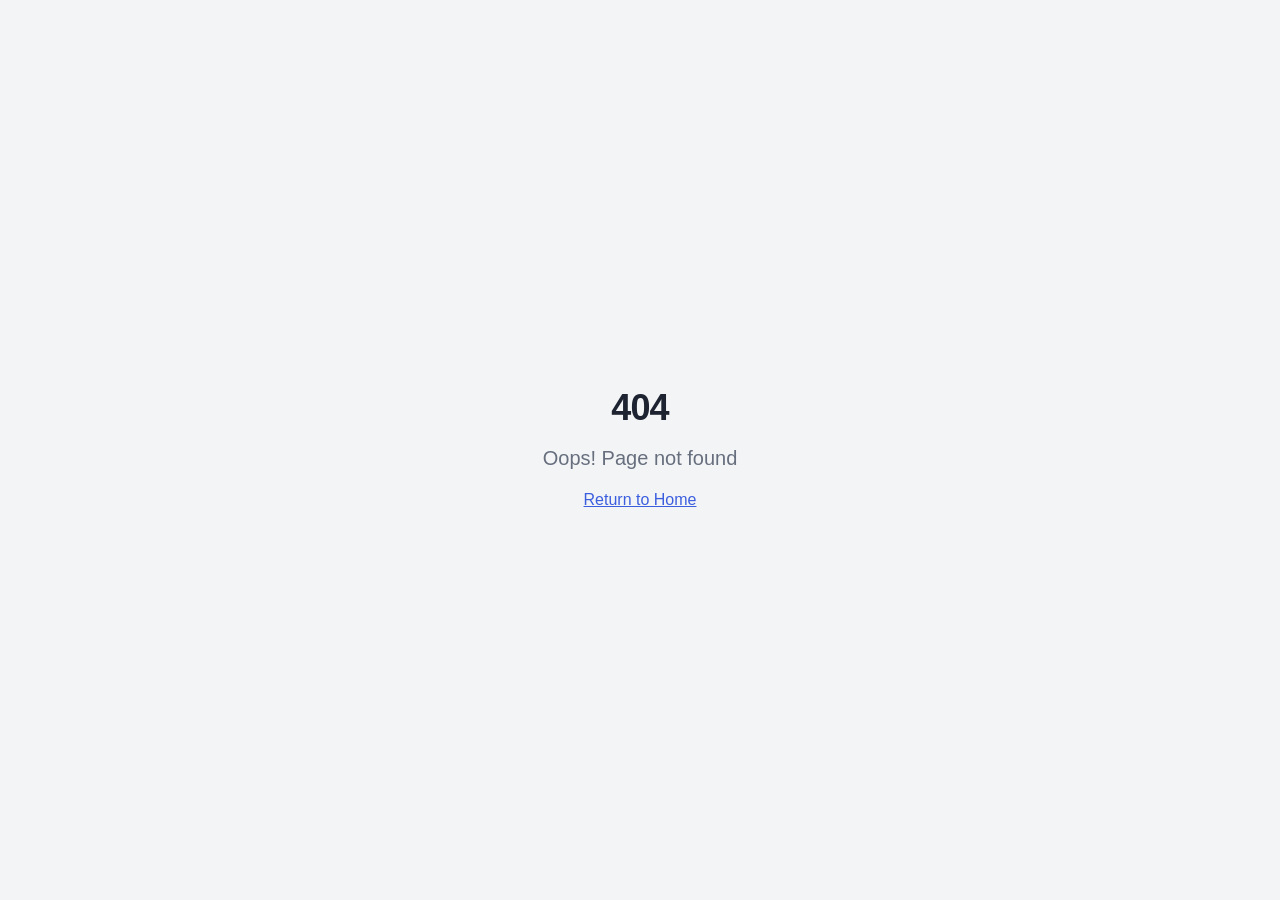
==== index.html @ 233227f2 "adova-edu-live: exact static mirror of edu.adovadigital.com off Lovable (self-hosted assets, SPA fal" ====
﻿<!doctype html>
<html lang="en">
  <head>
    <meta charset="UTF-8" />
    <meta name="viewport" content="width=device-width, initial-scale=1.0" />
    <title>Adova EDU | Workforce Development &amp; Financial Education</title>
    <meta name="description" content="Adova EDU provides financial readiness, workforce development, and small business training services for federal, state, and local government agencies.">
    <meta name="author" content="Adova EDU" />

    
    
    <meta property="og:type" content="website" />

    <meta name="twitter:card" content="summary_large_image" />
    <meta property="og:title" content="Adova EDU | Workforce Development &amp; Financial Education">
  <meta name="twitter:title" content="Adova EDU | Workforce Development &amp; Financial Education">
  <meta property="og:description" content="Adova EDU provides financial readiness, workforce development, and small business training services for federal, state, and local government agencies.">
  <meta name="twitter:description" content="Adova EDU provides financial readiness, workforce development, and small business training services for federal, state, and local government agencies.">
  <link rel="icon" type="image/png" href="https://storage.googleapis.com/gpt-engineer-file-uploads/BSX92CQGWsONfw7wtIjispJJgyk2/uploads/1768944733846-Untitled design (15).png">
  <script type="module" crossorigin src="/assets/index-C71G3wvt.js"></script>
  <link rel="stylesheet" crossorigin href="/assets/index-DUK-cv1q.css">
<script defer src="/~flock.js" data-proxy-url="/~api/analytics"></script><meta property="og:image" content="https://pub-bb2e103a32db4e198524a2e9ed8f35b4.r2.dev/f81aff6a-bdf1-418c-ada7-4d569cb1046f/id-preview-91c0d553--af4d28a7-ff64-4d93-b050-250258e83629.lovable.app-1772119805567.png"><meta name="twitter:image" content="https://pub-bb2e103a32db4e198524a2e9ed8f35b4.r2.dev/f81aff6a-bdf1-418c-ada7-4d569cb1046f/id-preview-91c0d553--af4d28a7-ff64-4d93-b050-250258e83629.lovable.app-1772119805567.png"></head>

  <body>
    <div id="root"></div>
  </body>
</html>
---- assets/index-DUK-cv1q.css ----
*,:before,:after{--tw-border-spacing-x: 0;--tw-border-spacing-y: 0;--tw-translate-x: 0;--tw-translate-y: 0;--tw-rotate: 0;--tw-skew-x: 0;--tw-skew-y: 0;--tw-scale-x: 1;--tw-scale-y: 1;--tw-pan-x: ;--tw-pan-y: ;--tw-pinch-zoom: ;--tw-scroll-snap-strictness: proximity;--tw-gradient-from-position: ;--tw-gradient-via-position: ;--tw-gradient-to-position: ;--tw-ordinal: ;--tw-slashed-zero: ;--tw-numeric-figure: ;--tw-numeric-spacing: ;--tw-numeric-fraction: ;--tw-ring-inset: ;--tw-ring-offset-width: 0px;--tw-ring-offset-color: #fff;--tw-ring-color: rgb(59 130 246 / .5);--tw-ring-offset-shadow: 0 0 #0000;--tw-ring-shadow: 0 0 #0000;--tw-shadow: 0 0 #0000;--tw-shadow-colored: 0 0 #0000;--tw-blur: ;--tw-brightness: ;--tw-contrast: ;--tw-grayscale: ;--tw-hue-rotate: ;--tw-invert: ;--tw-saturate: ;--tw-sepia: ;--tw-drop-shadow: ;--tw-backdrop-blur: ;--tw-backdrop-brightness: ;--tw-backdrop-contrast: ;--tw-backdrop-grayscale: ;--tw-backdrop-hue-rotate: ;--tw-backdrop-invert: ;--tw-backdrop-opacity: ;--tw-backdrop-saturate: ;--tw-backdrop-sepia: ;--tw-contain-size: ;--tw-contain-layout: ;--tw-contain-paint: ;--tw-contain-style: }::backdrop{--tw-border-spacing-x: 0;--tw-border-spacing-y: 0;--tw-translate-x: 0;--tw-translate-y: 0;--tw-rotate: 0;--tw-skew-x: 0;--tw-skew-y: 0;--tw-scale-x: 1;--tw-scale-y: 1;--tw-pan-x: ;--tw-pan-y: ;--tw-pinch-zoom: ;--tw-scroll-snap-strictness: proximity;--tw-gradient-from-position: ;--tw-gradient-via-position: ;--tw-gradient-to-position: ;--tw-ordinal: ;--tw-slashed-zero: ;--tw-numeric-figure: ;--tw-numeric-spacing: ;--tw-numeric-fraction: ;--tw-ring-inset: ;--tw-ring-offset-width: 0px;--tw-ring-offset-color: #fff;--tw-ring-color: rgb(59 130 246 / .5);--tw-ring-offset-shadow: 0 0 #0000;--tw-ring-shadow: 0 0 #0000;--tw-shadow: 0 0 #0000;--tw-shadow-colored: 0 0 #0000;--tw-blur: ;--tw-brightness: ;--tw-contrast: ;--tw-grayscale: ;--tw-hue-rotate: ;--tw-invert: ;--tw-saturate: ;--tw-sepia: ;--tw-drop-shadow: ;--tw-backdrop-blur: ;--tw-backdrop-brightness: ;--tw-backdrop-contrast: ;--tw-backdrop-grayscale: ;--tw-backdrop-hue-rotate: ;--tw-backdrop-invert: ;--tw-backdrop-opacity: ;--tw-backdrop-saturate: ;--tw-backdrop-sepia: ;--tw-contain-size: ;--tw-contain-layout: ;--tw-contain-paint: ;--tw-contain-style: }*,:before,:after{box-sizing:border-box;border-width:0;border-style:solid;border-color:#e5e7eb}:before,:after{--tw-content: ""}html,:host{line-height:1.5;-webkit-text-size-adjust:100%;-moz-tab-size:4;-o-tab-size:4;tab-size:4;font-family:ui-sans-serif,system-ui,sans-serif,"Apple Color Emoji","Segoe UI Emoji",Segoe UI Symbol,"Noto Color Emoji";font-feature-settings:normal;font-variation-settings:normal;-webkit-tap-highlight-color:transparent}body{margin:0;line-height:inherit}hr{height:0;color:inherit;border-top-width:1px}abbr:where([title]){-webkit-text-decoration:underline dotted;text-decoration:underline dotted}h1,h2,h3,h4,h5,h6{font-size:inherit;font-weight:inherit}a{color:inherit;text-decoration:inherit}b,strong{font-weight:bolder}code,kbd,samp,pre{font-family:ui-monospace,SFMono-Regular,Menlo,Monaco,Consolas,Liberation Mono,Courier New,monospace;font-feature-settings:normal;font-variation-settings:normal;font-size:1em}small{font-size:80%}sub,sup{font-size:75%;line-height:0;position:relative;vertical-align:baseline}sub{bottom:-.25em}sup{top:-.5em}table{text-indent:0;border-color:inherit;border-collapse:collapse}button,input,optgroup,select,textarea{font-family:inherit;font-feature-settings:inherit;font-variation-settings:inherit;font-size:100%;font-weight:inherit;line-height:inherit;letter-spacing:inherit;color:inherit;margin:0;padding:0}button,select{text-transform:none}button,input:where([type=button]),input:where([type=reset]),input:where([type=submit]){-webkit-appearance:button;background-color:transparent;background-image:none}:-moz-focusring{outline:auto}:-moz-ui-invalid{box-shadow:none}progress{vertical-align:baseline}::-webkit-inner-spin-button,::-webkit-outer-spin-button{height:auto}[type=search]{-webkit-appearance:textfield;outline-offset:-2px}::-webkit-search-decoration{-webkit-appearance:none}::-webkit-file-upload-button{-webkit-appearance:button;font:inherit}summary{display:list-item}blockquote,dl,dd,h1,h2,h3,h4,h5,h6,hr,figure,p,pre{margin:0}fieldset{margin:0;padding:0}legend{padding:0}ol,ul,menu{list-style:none;margin:0;padding:0}dialog{padding:0}textarea{resize:vertical}input::-moz-placeholder,textarea::-moz-placeholder{opacity:1;color:#9ca3af}input::placeholder,textarea::placeholder{opacity:1;color:#9ca3af}button,[role=button]{cursor:pointer}:disabled{cursor:default}img,svg,video,canvas,audio,iframe,embed,object{display:block;vertical-align:middle}img,video{max-width:100%;height:auto}[hidden]:where(:not([hidden=until-found])){display:none}:root{--background: 0 0% 100%;--foreground: 220 25% 15%;--card: 0 0% 100%;--card-foreground: 220 25% 15%;--popover: 0 0% 100%;--popover-foreground: 220 25% 15%;--primary: 227 71% 55%;--primary-foreground: 0 0% 100%;--secondary: 220 14% 96%;--secondary-foreground: 220 25% 15%;--muted: 220 14% 96%;--muted-foreground: 220 10% 45%;--accent: 220 14% 93%;--accent-foreground: 220 25% 15%;--destructive: 0 84% 60%;--destructive-foreground: 0 0% 100%;--border: 220 13% 90%;--input: 220 13% 90%;--ring: 227 71% 55%;--radius: .375rem;--sidebar-background: 220 14% 98%;--sidebar-foreground: 220 10% 35%;--sidebar-primary: 227 71% 55%;--sidebar-primary-foreground: 0 0% 100%;--sidebar-accent: 220 14% 95%;--sidebar-accent-foreground: 220 25% 15%;--sidebar-border: 220 13% 90%;--sidebar-ring: 227 71% 55%;--navy: 227 71% 45%;--navy-light: 227 45% 65%;--surface: 220 20% 98%;--surface-elevated: 0 0% 100%}.dark{--background: 220 25% 10%;--foreground: 220 14% 95%;--card: 220 25% 12%;--card-foreground: 220 14% 95%;--popover: 220 25% 12%;--popover-foreground: 220 14% 95%;--primary: 227 71% 60%;--primary-foreground: 0 0% 100%;--secondary: 220 20% 18%;--secondary-foreground: 220 14% 95%;--muted: 220 20% 18%;--muted-foreground: 220 10% 60%;--accent: 220 20% 20%;--accent-foreground: 220 14% 95%;--destructive: 0 62% 30%;--destructive-foreground: 0 0% 100%;--border: 220 20% 20%;--input: 220 20% 20%;--ring: 227 71% 60%;--sidebar-background: 220 25% 10%;--sidebar-foreground: 220 14% 90%;--sidebar-primary: 227 71% 60%;--sidebar-primary-foreground: 0 0% 100%;--sidebar-accent: 220 20% 15%;--sidebar-accent-foreground: 220 14% 95%;--sidebar-border: 220 20% 18%;--sidebar-ring: 227 71% 60%;--navy: 227 71% 60%;--navy-light: 227 45% 70%;--surface: 220 25% 12%;--surface-elevated: 220 25% 15%}*{border-color:hsl(var(--border))}body{background-color:hsl(var(--background));color:hsl(var(--foreground));-webkit-font-smoothing:antialiased;-moz-osx-font-smoothing:grayscale;font-family:-apple-system,BlinkMacSystemFont,Segoe UI,Roboto,Helvetica Neue,Arial,sans-serif}h1,h2,h3,h4,h5,h6{font-weight:600;letter-spacing:-.025em;color:hsl(var(--foreground))}.container-gov{margin-left:auto;margin-right:auto;max-width:64rem;padding-left:1rem;padding-right:1rem}@media (min-width: 640px){.container-gov{padding-left:1.5rem;padding-right:1.5rem}}@media (min-width: 1024px){.container-gov{padding-left:2rem;padding-right:2rem}}.section-padding{padding-top:4rem;padding-bottom:4rem}@media (min-width: 768px){.section-padding{padding-top:5rem;padding-bottom:5rem}}.sr-only{position:absolute;width:1px;height:1px;padding:0;margin:-1px;overflow:hidden;clip:rect(0,0,0,0);white-space:nowrap;border-width:0}.pointer-events-none{pointer-events:none}.pointer-events-auto{pointer-events:auto}.visible{visibility:visible}.invisible{visibility:hidden}.fixed{position:fixed}.absolute{position:absolute}.relative{position:relative}.inset-0{top:0;right:0;bottom:0;left:0}.inset-x-0{left:0;right:0}.inset-y-0{top:0;bottom:0}.-bottom-12{bottom:-3rem}.-left-12{left:-3rem}.-right-12{right:-3rem}.-top-12{top:-3rem}.bottom-0{bottom:0}.left-0{left:0}.left-1{left:.25rem}.left-1\/2{left:50%}.left-2{left:.5rem}.left-\[50\%\]{left:50%}.right-0{right:0}.right-1{right:.25rem}.right-2{right:.5rem}.right-3{right:.75rem}.right-4{right:1rem}.top-0{top:0}.top-1\.5{top:.375rem}.top-1\/2{top:50%}.top-2{top:.5rem}.top-3\.5{top:.875rem}.top-4{top:1rem}.top-\[1px\]{top:1px}.top-\[50\%\]{top:50%}.top-\[60\%\]{top:60%}.top-full{top:100%}.z-10{z-index:10}.z-20{z-index:20}.z-50{z-index:50}.z-\[100\]{z-index:100}.z-\[1\]{z-index:1}.-mx-1{margin-left:-.25rem;margin-right:-.25rem}.mx-2{margin-left:.5rem;margin-right:.5rem}.mx-3\.5{margin-left:.875rem;margin-right:.875rem}.mx-auto{margin-left:auto;margin-right:auto}.my-0\.5{margin-top:.125rem;margin-bottom:.125rem}.my-1{margin-top:.25rem;margin-bottom:.25rem}.-ml-4{margin-left:-1rem}.-mt-4{margin-top:-1rem}.mb-1{margin-bottom:.25rem}.mb-2{margin-bottom:.5rem}.mb-3{margin-bottom:.75rem}.mb-4{margin-bottom:1rem}.mb-6{margin-bottom:1.5rem}.mb-8{margin-bottom:2rem}.ml-1{margin-left:.25rem}.ml-auto{margin-left:auto}.mr-2{margin-right:.5rem}.mt-0\.5{margin-top:.125rem}.mt-1{margin-top:.25rem}.mt-1\.5{margin-top:.375rem}.mt-12{margin-top:3rem}.mt-2{margin-top:.5rem}.mt-24{margin-top:6rem}.mt-4{margin-top:1rem}.mt-8{margin-top:2rem}.mt-auto{margin-top:auto}.block{display:block}.flex{display:flex}.inline-flex{display:inline-flex}.table{display:table}.grid{display:grid}.hidden{display:none}.aspect-square{aspect-ratio:1 / 1}.aspect-video{aspect-ratio:16 / 9}.size-4{width:1rem;height:1rem}.h-1\.5{height:.375rem}.h-10{height:2.5rem}.h-11{height:2.75rem}.h-12{height:3rem}.h-16{height:4rem}.h-2{height:.5rem}.h-2\.5{height:.625rem}.h-3{height:.75rem}.h-3\.5{height:.875rem}.h-4{height:1rem}.h-5{height:1.25rem}.h-6{height:1.5rem}.h-7{height:1.75rem}.h-8{height:2rem}.h-9{height:2.25rem}.h-\[1px\]{height:1px}.h-\[var\(--radix-navigation-menu-viewport-height\)\]{height:var(--radix-navigation-menu-viewport-height)}.h-\[var\(--radix-select-trigger-height\)\]{height:var(--radix-select-trigger-height)}.h-auto{height:auto}.h-full{height:100%}.h-px{height:1px}.h-svh{height:100svh}.max-h-96{max-height:24rem}.max-h-\[300px\]{max-height:300px}.max-h-screen{max-height:100vh}.min-h-0{min-height:0px}.min-h-\[80px\]{min-height:80px}.min-h-screen{min-height:100vh}.min-h-svh{min-height:100svh}.w-0{width:0px}.w-1{width:.25rem}.w-1\.5{width:.375rem}.w-10{width:2.5rem}.w-11{width:2.75rem}.w-2{width:.5rem}.w-2\.5{width:.625rem}.w-3{width:.75rem}.w-3\.5{width:.875rem}.w-3\/4{width:75%}.w-4{width:1rem}.w-48{width:12rem}.w-5{width:1.25rem}.w-6{width:1.5rem}.w-64{width:16rem}.w-7{width:1.75rem}.w-72{width:18rem}.w-8{width:2rem}.w-9{width:2.25rem}.w-\[--sidebar-width\]{width:var(--sidebar-width)}.w-\[100px\]{width:100px}.w-\[1px\]{width:1px}.w-auto{width:auto}.w-full{width:100%}.w-max{width:-moz-max-content;width:max-content}.w-px{width:1px}.min-w-0{min-width:0px}.min-w-5{min-width:1.25rem}.min-w-\[12rem\]{min-width:12rem}.min-w-\[8rem\]{min-width:8rem}.min-w-\[var\(--radix-select-trigger-width\)\]{min-width:var(--radix-select-trigger-width)}.max-w-2xl{max-width:42rem}.max-w-3xl{max-width:48rem}.max-w-\[--skeleton-width\]{max-width:var(--skeleton-width)}.max-w-lg{max-width:32rem}.max-w-max{max-width:-moz-max-content;max-width:max-content}.max-w-xl{max-width:36rem}.flex-1{flex:1 1 0%}.flex-shrink-0,.shrink-0{flex-shrink:0}.grow{flex-grow:1}.grow-0{flex-grow:0}.basis-full{flex-basis:100%}.caption-bottom{caption-side:bottom}.border-collapse{border-collapse:collapse}.-translate-x-1\/2{--tw-translate-x: -50%;transform:translate(var(--tw-translate-x),var(--tw-translate-y)) rotate(var(--tw-rotate)) skew(var(--tw-skew-x)) skewY(var(--tw-skew-y)) scaleX(var(--tw-scale-x)) scaleY(var(--tw-scale-y))}.-translate-x-px{--tw-translate-x: -1px;transform:translate(var(--tw-translate-x),var(--tw-translate-y)) rotate(var(--tw-rotate)) skew(var(--tw-skew-x)) skewY(var(--tw-skew-y)) scaleX(var(--tw-scale-x)) scaleY(var(--tw-scale-y))}.-translate-y-1\/2{--tw-translate-y: -50%;transform:translate(var(--tw-translate-x),var(--tw-translate-y)) rotate(var(--tw-rotate)) skew(var(--tw-skew-x)) skewY(var(--tw-skew-y)) scaleX(var(--tw-scale-x)) scaleY(var(--tw-scale-y))}.translate-x-\[-50\%\]{--tw-translate-x: -50%;transform:translate(var(--tw-translate-x),var(--tw-translate-y)) rotate(var(--tw-rotate)) skew(var(--tw-skew-x)) skewY(var(--tw-skew-y)) scaleX(var(--tw-scale-x)) scaleY(var(--tw-scale-y))}.translate-x-px{--tw-translate-x: 1px;transform:translate(var(--tw-translate-x),var(--tw-translate-y)) rotate(var(--tw-rotate)) skew(var(--tw-skew-x)) skewY(var(--tw-skew-y)) scaleX(var(--tw-scale-x)) scaleY(var(--tw-scale-y))}.translate-y-\[-50\%\]{--tw-translate-y: -50%;transform:translate(var(--tw-translate-x),var(--tw-translate-y)) rotate(var(--tw-rotate)) skew(var(--tw-skew-x)) skewY(var(--tw-skew-y)) scaleX(var(--tw-scale-x)) scaleY(var(--tw-scale-y))}.rotate-45{--tw-rotate: 45deg;transform:translate(var(--tw-translate-x),var(--tw-translate-y)) rotate(var(--tw-rotate)) skew(var(--tw-skew-x)) skewY(var(--tw-skew-y)) scaleX(var(--tw-scale-x)) scaleY(var(--tw-scale-y))}.rotate-90{--tw-rotate: 90deg;transform:translate(var(--tw-translate-x),var(--tw-translate-y)) rotate(var(--tw-rotate)) skew(var(--tw-skew-x)) skewY(var(--tw-skew-y)) scaleX(var(--tw-scale-x)) scaleY(var(--tw-scale-y))}.transform{transform:translate(var(--tw-translate-x),var(--tw-translate-y)) rotate(var(--tw-rotate)) skew(var(--tw-skew-x)) skewY(var(--tw-skew-y)) scaleX(var(--tw-scale-x)) scaleY(var(--tw-scale-y))}@keyframes pulse{50%{opacity:.5}}.animate-pulse{animation:pulse 2s cubic-bezier(.4,0,.6,1) infinite}.cursor-default{cursor:default}.cursor-pointer{cursor:pointer}.touch-none{touch-action:none}.select-none{-webkit-user-select:none;-moz-user-select:none;user-select:none}.list-none{list-style-type:none}.flex-row{flex-direction:row}.flex-col{flex-direction:column}.flex-col-reverse{flex-direction:column-reverse}.flex-wrap{flex-wrap:wrap}.items-start{align-items:flex-start}.items-end{align-items:flex-end}.items-center{align-items:center}.items-stretch{align-items:stretch}.justify-center{justify-content:center}.justify-between{justify-content:space-between}.gap-1{gap:.25rem}.gap-1\.5{gap:.375rem}.gap-12{gap:3rem}.gap-2{gap:.5rem}.gap-3{gap:.75rem}.gap-4{gap:1rem}.gap-6{gap:1.5rem}.gap-8{gap:2rem}.space-x-1>:not([hidden])~:not([hidden]){--tw-space-x-reverse: 0;margin-right:calc(.25rem * var(--tw-space-x-reverse));margin-left:calc(.25rem * calc(1 - var(--tw-space-x-reverse)))}.space-x-4>:not([hidden])~:not([hidden]){--tw-space-x-reverse: 0;margin-right:calc(1rem * var(--tw-space-x-reverse));margin-left:calc(1rem * calc(1 - var(--tw-space-x-reverse)))}.space-y-1>:not([hidden])~:not([hidden]){--tw-space-y-reverse: 0;margin-top:calc(.25rem * calc(1 - var(--tw-space-y-reverse)));margin-bottom:calc(.25rem * var(--tw-space-y-reverse))}.space-y-1\.5>:not([hidden])~:not([hidden]){--tw-space-y-reverse: 0;margin-top:calc(.375rem * calc(1 - var(--tw-space-y-reverse)));margin-bottom:calc(.375rem * var(--tw-space-y-reverse))}.space-y-2>:not([hidden])~:not([hidden]){--tw-space-y-reverse: 0;margin-top:calc(.5rem * calc(1 - var(--tw-space-y-reverse)));margin-bottom:calc(.5rem * var(--tw-space-y-reverse))}.space-y-3>:not([hidden])~:not([hidden]){--tw-space-y-reverse: 0;margin-top:calc(.75rem * calc(1 - var(--tw-space-y-reverse)));margin-bottom:calc(.75rem * var(--tw-space-y-reverse))}.space-y-4>:not([hidden])~:not([hidden]){--tw-space-y-reverse: 0;margin-top:calc(1rem * calc(1 - var(--tw-space-y-reverse)));margin-bottom:calc(1rem * var(--tw-space-y-reverse))}.space-y-6>:not([hidden])~:not([hidden]){--tw-space-y-reverse: 0;margin-top:calc(1.5rem * calc(1 - var(--tw-space-y-reverse)));margin-bottom:calc(1.5rem * var(--tw-space-y-reverse))}.space-y-8>:not([hidden])~:not([hidden]){--tw-space-y-reverse: 0;margin-top:calc(2rem * calc(1 - var(--tw-space-y-reverse)));margin-bottom:calc(2rem * var(--tw-space-y-reverse))}.overflow-auto{overflow:auto}.overflow-hidden{overflow:hidden}.overflow-y-auto{overflow-y:auto}.overflow-x-hidden{overflow-x:hidden}.whitespace-nowrap{white-space:nowrap}.text-balance{text-wrap:balance}.break-words{overflow-wrap:break-word}.rounded-\[2px\]{border-radius:2px}.rounded-\[inherit\]{border-radius:inherit}.rounded-full{border-radius:9999px}.rounded-lg{border-radius:var(--radius)}.rounded-md{border-radius:calc(var(--radius) - 2px)}.rounded-sm{border-radius:calc(var(--radius) - 4px)}.rounded-t-\[10px\]{border-top-left-radius:10px;border-top-right-radius:10px}.rounded-tl-sm{border-top-left-radius:calc(var(--radius) - 4px)}.border{border-width:1px}.border-2{border-width:2px}.border-\[1\.5px\]{border-width:1.5px}.border-y{border-top-width:1px;border-bottom-width:1px}.border-b{border-bottom-width:1px}.border-l{border-left-width:1px}.border-r{border-right-width:1px}.border-t{border-top-width:1px}.border-dashed{border-style:dashed}.border-\[--color-border\]{border-color:var(--color-border)}.border-border{border-color:hsl(var(--border))}.border-border\/50{border-color:hsl(var(--border) / .5)}.border-destructive{border-color:hsl(var(--destructive))}.border-destructive\/50{border-color:hsl(var(--destructive) / .5)}.border-input{border-color:hsl(var(--input))}.border-primary{border-color:hsl(var(--primary))}.border-sidebar-border{border-color:hsl(var(--sidebar-border))}.border-transparent{border-color:transparent}.border-l-transparent{border-left-color:transparent}.border-t-transparent{border-top-color:transparent}.bg-\[--color-bg\]{background-color:var(--color-bg)}.bg-accent{background-color:hsl(var(--accent))}.bg-background{background-color:hsl(var(--background))}.bg-black\/80{background-color:#000c}.bg-border{background-color:hsl(var(--border))}.bg-card{background-color:hsl(var(--card))}.bg-destructive{background-color:hsl(var(--destructive))}.bg-foreground{background-color:hsl(var(--foreground))}.bg-muted{background-color:hsl(var(--muted))}.bg-muted\/50{background-color:hsl(var(--muted) / .5)}.bg-popover{background-color:hsl(var(--popover))}.bg-primary{background-color:hsl(var(--primary))}.bg-secondary{background-color:hsl(var(--secondary))}.bg-secondary\/50{background-color:hsl(var(--secondary) / .5)}.bg-sidebar{background-color:hsl(var(--sidebar-background))}.bg-sidebar-border{background-color:hsl(var(--sidebar-border))}.bg-surface{background-color:hsl(var(--surface))}.bg-transparent{background-color:transparent}.fill-current{fill:currentColor}.p-0{padding:0}.p-1{padding:.25rem}.p-2{padding:.5rem}.p-3{padding:.75rem}.p-4{padding:1rem}.p-6{padding:1.5rem}.p-\[1px\]{padding:1px}.px-1{padding-left:.25rem;padding-right:.25rem}.px-2{padding-left:.5rem;padding-right:.5rem}.px-2\.5{padding-left:.625rem;padding-right:.625rem}.px-3{padding-left:.75rem;padding-right:.75rem}.px-4{padding-left:1rem;padding-right:1rem}.px-5{padding-left:1.25rem;padding-right:1.25rem}.px-6{padding-left:1.5rem;padding-right:1.5rem}.px-8{padding-left:2rem;padding-right:2rem}.py-0\.5{padding-top:.125rem;padding-bottom:.125rem}.py-1{padding-top:.25rem;padding-bottom:.25rem}.py-1\.5{padding-top:.375rem;padding-bottom:.375rem}.py-12{padding-top:3rem;padding-bottom:3rem}.py-2{padding-top:.5rem;padding-bottom:.5rem}.py-3{padding-top:.75rem;padding-bottom:.75rem}.py-4{padding-top:1rem;padding-bottom:1rem}.py-6{padding-top:1.5rem;padding-bottom:1.5rem}.py-8{padding-top:2rem;padding-bottom:2rem}.pb-3{padding-bottom:.75rem}.pb-4{padding-bottom:1rem}.pl-2\.5{padding-left:.625rem}.pl-4{padding-left:1rem}.pl-8{padding-left:2rem}.pr-2{padding-right:.5rem}.pr-2\.5{padding-right:.625rem}.pr-8{padding-right:2rem}.pt-0{padding-top:0}.pt-1{padding-top:.25rem}.pt-3{padding-top:.75rem}.pt-4{padding-top:1rem}.pt-8{padding-top:2rem}.text-left{text-align:left}.text-center{text-align:center}.align-middle{vertical-align:middle}.font-mono{font-family:ui-monospace,SFMono-Regular,Menlo,Monaco,Consolas,Liberation Mono,Courier New,monospace}.text-2xl{font-size:1.5rem;line-height:2rem}.text-3xl{font-size:1.875rem;line-height:2.25rem}.text-4xl{font-size:2.25rem;line-height:2.5rem}.text-\[0\.8rem\]{font-size:.8rem}.text-base{font-size:1rem;line-height:1.5rem}.text-lg{font-size:1.125rem;line-height:1.75rem}.text-sm{font-size:.875rem;line-height:1.25rem}.text-xl{font-size:1.25rem;line-height:1.75rem}.text-xs{font-size:.75rem;line-height:1rem}.font-bold{font-weight:700}.font-medium{font-weight:500}.font-normal{font-weight:400}.font-semibold{font-weight:600}.tabular-nums{--tw-numeric-spacing: tabular-nums;font-variant-numeric:var(--tw-ordinal) var(--tw-slashed-zero) var(--tw-numeric-figure) var(--tw-numeric-spacing) var(--tw-numeric-fraction)}.leading-none{line-height:1}.tracking-tight{letter-spacing:-.025em}.tracking-widest{letter-spacing:.1em}.text-accent-foreground{color:hsl(var(--accent-foreground))}.text-card-foreground{color:hsl(var(--card-foreground))}.text-current{color:currentColor}.text-destructive{color:hsl(var(--destructive))}.text-destructive-foreground{color:hsl(var(--destructive-foreground))}.text-foreground{color:hsl(var(--foreground))}.text-foreground\/50{color:hsl(var(--foreground) / .5)}.text-muted-foreground{color:hsl(var(--muted-foreground))}.text-popover-foreground{color:hsl(var(--popover-foreground))}.text-primary{color:hsl(var(--primary))}.text-primary-foreground{color:hsl(var(--primary-foreground))}.text-secondary-foreground{color:hsl(var(--secondary-foreground))}.text-sidebar-foreground{color:hsl(var(--sidebar-foreground))}.text-sidebar-foreground\/70{color:hsl(var(--sidebar-foreground) / .7)}.underline{text-decoration-line:underline}.underline-offset-4{text-underline-offset:4px}.opacity-0{opacity:0}.opacity-50{opacity:.5}.opacity-60{opacity:.6}.opacity-70{opacity:.7}.opacity-90{opacity:.9}.shadow-\[0_0_0_1px_hsl\(var\(--sidebar-border\)\)\]{--tw-shadow: 0 0 0 1px hsl(var(--sidebar-border));--tw-shadow-colored: 0 0 0 1px var(--tw-shadow-color);box-shadow:var(--tw-ring-offset-shadow, 0 0 #0000),var(--tw-ring-shadow, 0 0 #0000),var(--tw-shadow)}.shadow-lg{--tw-shadow: 0 10px 15px -3px rgb(0 0 0 / .1), 0 4px 6px -4px rgb(0 0 0 / .1);--tw-shadow-colored: 0 10px 15px -3px var(--tw-shadow-color), 0 4px 6px -4px var(--tw-shadow-color);box-shadow:var(--tw-ring-offset-shadow, 0 0 #0000),var(--tw-ring-shadow, 0 0 #0000),var(--tw-shadow)}.shadow-md{--tw-shadow: 0 4px 6px -1px rgb(0 0 0 / .1), 0 2px 4px -2px rgb(0 0 0 / .1);--tw-shadow-colored: 0 4px 6px -1px var(--tw-shadow-color), 0 2px 4px -2px var(--tw-shadow-color);box-shadow:var(--tw-ring-offset-shadow, 0 0 #0000),var(--tw-ring-shadow, 0 0 #0000),var(--tw-shadow)}.shadow-none{--tw-shadow: 0 0 #0000;--tw-shadow-colored: 0 0 #0000;box-shadow:var(--tw-ring-offset-shadow, 0 0 #0000),var(--tw-ring-shadow, 0 0 #0000),var(--tw-shadow)}.shadow-sm{--tw-shadow: 0 1px 2px 0 rgb(0 0 0 / .05);--tw-shadow-colored: 0 1px 2px 0 var(--tw-shadow-color);box-shadow:var(--tw-ring-offset-shadow, 0 0 #0000),var(--tw-ring-shadow, 0 0 #0000),var(--tw-shadow)}.shadow-xl{--tw-shadow: 0 20px 25px -5px rgb(0 0 0 / .1), 0 8px 10px -6px rgb(0 0 0 / .1);--tw-shadow-colored: 0 20px 25px -5px var(--tw-shadow-color), 0 8px 10px -6px var(--tw-shadow-color);box-shadow:var(--tw-ring-offset-shadow, 0 0 #0000),var(--tw-ring-shadow, 0 0 #0000),var(--tw-shadow)}.outline-none{outline:2px solid transparent;outline-offset:2px}.outline{outline-style:solid}.ring-0{--tw-ring-offset-shadow: var(--tw-ring-inset) 0 0 0 var(--tw-ring-offset-width) var(--tw-ring-offset-color);--tw-ring-shadow: var(--tw-ring-inset) 0 0 0 calc(0px + var(--tw-ring-offset-width)) var(--tw-ring-color);box-shadow:var(--tw-ring-offset-shadow),var(--tw-ring-shadow),var(--tw-shadow, 0 0 #0000)}.ring-2{--tw-ring-offset-shadow: var(--tw-ring-inset) 0 0 0 var(--tw-ring-offset-width) var(--tw-ring-offset-color);--tw-ring-shadow: var(--tw-ring-inset) 0 0 0 calc(2px + var(--tw-ring-offset-width)) var(--tw-ring-color);box-shadow:var(--tw-ring-offset-shadow),var(--tw-ring-shadow),var(--tw-shadow, 0 0 #0000)}.ring-ring{--tw-ring-color: hsl(var(--ring))}.ring-sidebar-ring{--tw-ring-color: hsl(var(--sidebar-ring))}.ring-offset-background{--tw-ring-offset-color: hsl(var(--background))}.filter{filter:var(--tw-blur) var(--tw-brightness) var(--tw-contrast) var(--tw-grayscale) var(--tw-hue-rotate) var(--tw-invert) var(--tw-saturate) var(--tw-sepia) var(--tw-drop-shadow)}.transition{transition-property:color,background-color,border-color,text-decoration-color,fill,stroke,opacity,box-shadow,transform,filter,-webkit-backdrop-filter;transition-property:color,background-color,border-color,text-decoration-color,fill,stroke,opacity,box-shadow,transform,filter,backdrop-filter;transition-property:color,background-color,border-color,text-decoration-color,fill,stroke,opacity,box-shadow,transform,filter,backdrop-filter,-webkit-backdrop-filter;transition-timing-function:cubic-bezier(.4,0,.2,1);transition-duration:.15s}.transition-\[left\,right\,width\]{transition-property:left,right,width;transition-timing-function:cubic-bezier(.4,0,.2,1);transition-duration:.15s}.transition-\[margin\,opa\]{transition-property:margin,opa;transition-timing-function:cubic-bezier(.4,0,.2,1);transition-duration:.15s}.transition-\[width\,height\,padding\]{transition-property:width,height,padding;transition-timing-function:cubic-bezier(.4,0,.2,1);transition-duration:.15s}.transition-\[width\]{transition-property:width;transition-timing-function:cubic-bezier(.4,0,.2,1);transition-duration:.15s}.transition-all{transition-property:all;transition-timing-function:cubic-bezier(.4,0,.2,1);transition-duration:.15s}.transition-colors{transition-property:color,background-color,border-color,text-decoration-color,fill,stroke;transition-timing-function:cubic-bezier(.4,0,.2,1);transition-duration:.15s}.transition-opacity{transition-property:opacity;transition-timing-function:cubic-bezier(.4,0,.2,1);transition-duration:.15s}.transition-transform{transition-property:transform;transition-timing-function:cubic-bezier(.4,0,.2,1);transition-duration:.15s}.duration-1000{transition-duration:1s}.duration-200{transition-duration:.2s}.ease-in-out{transition-timing-function:cubic-bezier(.4,0,.2,1)}.ease-linear{transition-timing-function:linear}@keyframes enter{0%{opacity:var(--tw-enter-opacity, 1);transform:translate3d(var(--tw-enter-translate-x, 0),var(--tw-enter-translate-y, 0),0) scale3d(var(--tw-enter-scale, 1),var(--tw-enter-scale, 1),var(--tw-enter-scale, 1)) rotate(var(--tw-enter-rotate, 0))}}@keyframes exit{to{opacity:var(--tw-exit-opacity, 1);transform:translate3d(var(--tw-exit-translate-x, 0),var(--tw-exit-translate-y, 0),0) scale3d(var(--tw-exit-scale, 1),var(--tw-exit-scale, 1),var(--tw-exit-scale, 1)) rotate(var(--tw-exit-rotate, 0))}}.animate-in{animation-name:enter;animation-duration:.15s;--tw-enter-opacity: initial;--tw-enter-scale: initial;--tw-enter-rotate: initial;--tw-enter-translate-x: initial;--tw-enter-translate-y: initial}.fade-in-0{--tw-enter-opacity: 0}.fade-in-80{--tw-enter-opacity: .8}.zoom-in-95{--tw-enter-scale: .95}.duration-1000{animation-duration:1s}.duration-200{animation-duration:.2s}.ease-in-out{animation-timing-function:cubic-bezier(.4,0,.2,1)}.ease-linear{animation-timing-function:linear}.file\:border-0::file-selector-button{border-width:0px}.file\:bg-transparent::file-selector-button{background-color:transparent}.file\:text-sm::file-selector-button{font-size:.875rem;line-height:1.25rem}.file\:font-medium::file-selector-button{font-weight:500}.file\:text-foreground::file-selector-button{color:hsl(var(--foreground))}.placeholder\:text-muted-foreground::-moz-placeholder{color:hsl(var(--muted-foreground))}.placeholder\:text-muted-foreground::placeholder{color:hsl(var(--muted-foreground))}.after\:absolute:after{content:var(--tw-content);position:absolute}.after\:-inset-2:after{content:var(--tw-content);top:-.5rem;right:-.5rem;bottom:-.5rem;left:-.5rem}.after\:inset-y-0:after{content:var(--tw-content);top:0;bottom:0}.after\:left-1\/2:after{content:var(--tw-content);left:50%}.after\:w-1:after{content:var(--tw-content);width:.25rem}.after\:w-\[2px\]:after{content:var(--tw-content);width:2px}.after\:-translate-x-1\/2:after{content:var(--tw-content);--tw-translate-x: -50%;transform:translate(var(--tw-translate-x),var(--tw-translate-y)) rotate(var(--tw-rotate)) skew(var(--tw-skew-x)) skewY(var(--tw-skew-y)) scaleX(var(--tw-scale-x)) scaleY(var(--tw-scale-y))}.first\:rounded-l-md:first-child{border-top-left-radius:calc(var(--radius) - 2px);border-bottom-left-radius:calc(var(--radius) - 2px)}.first\:border-l:first-child{border-left-width:1px}.last\:rounded-r-md:last-child{border-top-right-radius:calc(var(--radius) - 2px);border-bottom-right-radius:calc(var(--radius) - 2px)}.focus-within\:relative:focus-within{position:relative}.focus-within\:z-20:focus-within{z-index:20}.hover\:bg-accent:hover{background-color:hsl(var(--accent))}.hover\:bg-destructive\/80:hover{background-color:hsl(var(--destructive) / .8)}.hover\:bg-destructive\/90:hover{background-color:hsl(var(--destructive) / .9)}.hover\:bg-muted:hover{background-color:hsl(var(--muted))}.hover\:bg-muted\/50:hover{background-color:hsl(var(--muted) / .5)}.hover\:bg-primary:hover{background-color:hsl(var(--primary))}.hover\:bg-primary\/80:hover{background-color:hsl(var(--primary) / .8)}.hover\:bg-primary\/90:hover{background-color:hsl(var(--primary) / .9)}.hover\:bg-secondary:hover{background-color:hsl(var(--secondary))}.hover\:bg-secondary\/50:hover{background-color:hsl(var(--secondary) / .5)}.hover\:bg-secondary\/80:hover{background-color:hsl(var(--secondary) / .8)}.hover\:bg-sidebar-accent:hover{background-color:hsl(var(--sidebar-accent))}.hover\:text-accent-foreground:hover{color:hsl(var(--accent-foreground))}.hover\:text-foreground:hover{color:hsl(var(--foreground))}.hover\:text-muted-foreground:hover{color:hsl(var(--muted-foreground))}.hover\:text-primary:hover{color:hsl(var(--primary))}.hover\:text-primary-foreground:hover{color:hsl(var(--primary-foreground))}.hover\:text-primary\/90:hover{color:hsl(var(--primary) / .9)}.hover\:text-sidebar-accent-foreground:hover{color:hsl(var(--sidebar-accent-foreground))}.hover\:underline:hover{text-decoration-line:underline}.hover\:opacity-100:hover{opacity:1}.hover\:shadow-\[0_0_0_1px_hsl\(var\(--sidebar-accent\)\)\]:hover{--tw-shadow: 0 0 0 1px hsl(var(--sidebar-accent));--tw-shadow-colored: 0 0 0 1px var(--tw-shadow-color);box-shadow:var(--tw-ring-offset-shadow, 0 0 #0000),var(--tw-ring-shadow, 0 0 #0000),var(--tw-shadow)}.hover\:after\:bg-sidebar-border:hover:after{content:var(--tw-content);background-color:hsl(var(--sidebar-border))}.focus\:bg-accent:focus{background-color:hsl(var(--accent))}.focus\:bg-primary:focus{background-color:hsl(var(--primary))}.focus\:text-accent-foreground:focus{color:hsl(var(--accent-foreground))}.focus\:text-primary-foreground:focus{color:hsl(var(--primary-foreground))}.focus\:opacity-100:focus{opacity:1}.focus\:outline-none:focus{outline:2px solid transparent;outline-offset:2px}.focus\:ring-2:focus{--tw-ring-offset-shadow: var(--tw-ring-inset) 0 0 0 var(--tw-ring-offset-width) var(--tw-ring-offset-color);--tw-ring-shadow: var(--tw-ring-inset) 0 0 0 calc(2px + var(--tw-ring-offset-width)) var(--tw-ring-color);box-shadow:var(--tw-ring-offset-shadow),var(--tw-ring-shadow),var(--tw-shadow, 0 0 #0000)}.focus\:ring-ring:focus{--tw-ring-color: hsl(var(--ring))}.focus\:ring-offset-2:focus{--tw-ring-offset-width: 2px}.focus-visible\:outline-none:focus-visible{outline:2px solid transparent;outline-offset:2px}.focus-visible\:ring-1:focus-visible{--tw-ring-offset-shadow: var(--tw-ring-inset) 0 0 0 var(--tw-ring-offset-width) var(--tw-ring-offset-color);--tw-ring-shadow: var(--tw-ring-inset) 0 0 0 calc(1px + var(--tw-ring-offset-width)) var(--tw-ring-color);box-shadow:var(--tw-ring-offset-shadow),var(--tw-ring-shadow),var(--tw-shadow, 0 0 #0000)}.focus-visible\:ring-2:focus-visible{--tw-ring-offset-shadow: var(--tw-ring-inset) 0 0 0 var(--tw-ring-offset-width) var(--tw-ring-offset-color);--tw-ring-shadow: var(--tw-ring-inset) 0 0 0 calc(2px + var(--tw-ring-offset-width)) var(--tw-ring-color);box-shadow:var(--tw-ring-offset-shadow),var(--tw-ring-shadow),var(--tw-shadow, 0 0 #0000)}.focus-visible\:ring-ring:focus-visible{--tw-ring-color: hsl(var(--ring))}.focus-visible\:ring-sidebar-ring:focus-visible{--tw-ring-color: hsl(var(--sidebar-ring))}.focus-visible\:ring-offset-1:focus-visible{--tw-ring-offset-width: 1px}.focus-visible\:ring-offset-2:focus-visible{--tw-ring-offset-width: 2px}.focus-visible\:ring-offset-background:focus-visible{--tw-ring-offset-color: hsl(var(--background))}.active\:bg-sidebar-accent:active{background-color:hsl(var(--sidebar-accent))}.active\:text-sidebar-accent-foreground:active{color:hsl(var(--sidebar-accent-foreground))}.disabled\:pointer-events-none:disabled{pointer-events:none}.disabled\:cursor-not-allowed:disabled{cursor:not-allowed}.disabled\:opacity-50:disabled{opacity:.5}.group\/menu-item:focus-within .group-focus-within\/menu-item\:opacity-100{opacity:1}.group:hover .group-hover\:text-primary{color:hsl(var(--primary))}.group\/menu-item:hover .group-hover\/menu-item\:opacity-100,.group:hover .group-hover\:opacity-100{opacity:1}.group.destructive .group-\[\.destructive\]\:border-muted\/40{border-color:hsl(var(--muted) / .4)}.group.toaster .group-\[\.toaster\]\:border-border{border-color:hsl(var(--border))}.group.toast .group-\[\.toast\]\:bg-muted{background-color:hsl(var(--muted))}.group.toast .group-\[\.toast\]\:bg-primary{background-color:hsl(var(--primary))}.group.toaster .group-\[\.toaster\]\:bg-background{background-color:hsl(var(--background))}.group.destructive .group-\[\.destructive\]\:text-red-300{--tw-text-opacity: 1;color:rgb(252 165 165 / var(--tw-text-opacity, 1))}.group.toast .group-\[\.toast\]\:text-muted-foreground{color:hsl(var(--muted-foreground))}.group.toast .group-\[\.toast\]\:text-primary-foreground{color:hsl(var(--primary-foreground))}.group.toaster .group-\[\.toaster\]\:text-foreground{color:hsl(var(--foreground))}.group.toaster .group-\[\.toaster\]\:shadow-lg{--tw-shadow: 0 10px 15px -3px rgb(0 0 0 / .1), 0 4px 6px -4px rgb(0 0 0 / .1);--tw-shadow-colored: 0 10px 15px -3px var(--tw-shadow-color), 0 4px 6px -4px var(--tw-shadow-color);box-shadow:var(--tw-ring-offset-shadow, 0 0 #0000),var(--tw-ring-shadow, 0 0 #0000),var(--tw-shadow)}.group.destructive .group-\[\.destructive\]\:hover\:border-destructive\/30:hover{border-color:hsl(var(--destructive) / .3)}.group.destructive .group-\[\.destructive\]\:hover\:bg-destructive:hover{background-color:hsl(var(--destructive))}.group.destructive .group-\[\.destructive\]\:hover\:text-destructive-foreground:hover{color:hsl(var(--destructive-foreground))}.group.destructive .group-\[\.destructive\]\:hover\:text-red-50:hover{--tw-text-opacity: 1;color:rgb(254 242 242 / var(--tw-text-opacity, 1))}.group.destructive .group-\[\.destructive\]\:focus\:ring-destructive:focus{--tw-ring-color: hsl(var(--destructive))}.group.destructive .group-\[\.destructive\]\:focus\:ring-red-400:focus{--tw-ring-opacity: 1;--tw-ring-color: rgb(248 113 113 / var(--tw-ring-opacity, 1))}.group.destructive .group-\[\.destructive\]\:focus\:ring-offset-red-600:focus{--tw-ring-offset-color: #dc2626}.peer\/menu-button:hover~.peer-hover\/menu-button\:text-sidebar-accent-foreground{color:hsl(var(--sidebar-accent-foreground))}.peer:disabled~.peer-disabled\:cursor-not-allowed{cursor:not-allowed}.peer:disabled~.peer-disabled\:opacity-70{opacity:.7}.has-\[\[data-variant\=inset\]\]\:bg-sidebar:has([data-variant=inset]){background-color:hsl(var(--sidebar-background))}.has-\[\:disabled\]\:opacity-50:has(:disabled){opacity:.5}.group\/menu-item:has([data-sidebar=menu-action]) .group-has-\[\[data-sidebar\=menu-action\]\]\/menu-item\:pr-8{padding-right:2rem}.aria-disabled\:pointer-events-none[aria-disabled=true]{pointer-events:none}.aria-disabled\:opacity-50[aria-disabled=true]{opacity:.5}.aria-selected\:bg-accent[aria-selected=true]{background-color:hsl(var(--accent))}.aria-selected\:bg-accent\/50[aria-selected=true]{background-color:hsl(var(--accent) / .5)}.aria-selected\:text-accent-foreground[aria-selected=true]{color:hsl(var(--accent-foreground))}.aria-selected\:text-muted-foreground[aria-selected=true]{color:hsl(var(--muted-foreground))}.aria-selected\:opacity-100[aria-selected=true]{opacity:1}.aria-selected\:opacity-30[aria-selected=true]{opacity:.3}.data-\[disabled\=true\]\:pointer-events-none[data-disabled=true],.data-\[disabled\]\:pointer-events-none[data-disabled]{pointer-events:none}.data-\[panel-group-direction\=vertical\]\:h-px[data-panel-group-direction=vertical]{height:1px}.data-\[panel-group-direction\=vertical\]\:w-full[data-panel-group-direction=vertical]{width:100%}.data-\[side\=bottom\]\:translate-y-1[data-side=bottom]{--tw-translate-y: .25rem;transform:translate(var(--tw-translate-x),var(--tw-translate-y)) rotate(var(--tw-rotate)) skew(var(--tw-skew-x)) skewY(var(--tw-skew-y)) scaleX(var(--tw-scale-x)) scaleY(var(--tw-scale-y))}.data-\[side\=left\]\:-translate-x-1[data-side=left]{--tw-translate-x: -.25rem;transform:translate(var(--tw-translate-x),var(--tw-translate-y)) rotate(var(--tw-rotate)) skew(var(--tw-skew-x)) skewY(var(--tw-skew-y)) scaleX(var(--tw-scale-x)) scaleY(var(--tw-scale-y))}.data-\[side\=right\]\:translate-x-1[data-side=right]{--tw-translate-x: .25rem;transform:translate(var(--tw-translate-x),var(--tw-translate-y)) rotate(var(--tw-rotate)) skew(var(--tw-skew-x)) skewY(var(--tw-skew-y)) scaleX(var(--tw-scale-x)) scaleY(var(--tw-scale-y))}.data-\[side\=top\]\:-translate-y-1[data-side=top]{--tw-translate-y: -.25rem;transform:translate(var(--tw-translate-x),var(--tw-translate-y)) rotate(var(--tw-rotate)) skew(var(--tw-skew-x)) skewY(var(--tw-skew-y)) scaleX(var(--tw-scale-x)) scaleY(var(--tw-scale-y))}.data-\[state\=checked\]\:translate-x-5[data-state=checked]{--tw-translate-x: 1.25rem;transform:translate(var(--tw-translate-x),var(--tw-translate-y)) rotate(var(--tw-rotate)) skew(var(--tw-skew-x)) skewY(var(--tw-skew-y)) scaleX(var(--tw-scale-x)) scaleY(var(--tw-scale-y))}.data-\[state\=unchecked\]\:translate-x-0[data-state=unchecked],.data-\[swipe\=cancel\]\:translate-x-0[data-swipe=cancel]{--tw-translate-x: 0px;transform:translate(var(--tw-translate-x),var(--tw-translate-y)) rotate(var(--tw-rotate)) skew(var(--tw-skew-x)) skewY(var(--tw-skew-y)) scaleX(var(--tw-scale-x)) scaleY(var(--tw-scale-y))}.data-\[swipe\=end\]\:translate-x-\[var\(--radix-toast-swipe-end-x\)\][data-swipe=end]{--tw-translate-x: var(--radix-toast-swipe-end-x);transform:translate(var(--tw-translate-x),var(--tw-translate-y)) rotate(var(--tw-rotate)) skew(var(--tw-skew-x)) skewY(var(--tw-skew-y)) scaleX(var(--tw-scale-x)) scaleY(var(--tw-scale-y))}.data-\[swipe\=move\]\:translate-x-\[var\(--radix-toast-swipe-move-x\)\][data-swipe=move]{--tw-translate-x: var(--radix-toast-swipe-move-x);transform:translate(var(--tw-translate-x),var(--tw-translate-y)) rotate(var(--tw-rotate)) skew(var(--tw-skew-x)) skewY(var(--tw-skew-y)) scaleX(var(--tw-scale-x)) scaleY(var(--tw-scale-y))}@keyframes accordion-up{0%{height:var(--radix-accordion-content-height)}to{height:0}}.data-\[state\=closed\]\:animate-accordion-up[data-state=closed]{animation:accordion-up .2s ease-out}@keyframes accordion-down{0%{height:0}to{height:var(--radix-accordion-content-height)}}.data-\[state\=open\]\:animate-accordion-down[data-state=open]{animation:accordion-down .2s ease-out}.data-\[panel-group-direction\=vertical\]\:flex-col[data-panel-group-direction=vertical]{flex-direction:column}.data-\[active\=true\]\:bg-sidebar-accent[data-active=true]{background-color:hsl(var(--sidebar-accent))}.data-\[active\]\:bg-accent\/50[data-active]{background-color:hsl(var(--accent) / .5)}.data-\[selected\=\'true\'\]\:bg-accent[data-selected=true]{background-color:hsl(var(--accent))}.data-\[state\=active\]\:bg-background[data-state=active]{background-color:hsl(var(--background))}.data-\[state\=checked\]\:bg-primary[data-state=checked]{background-color:hsl(var(--primary))}.data-\[state\=on\]\:bg-accent[data-state=on],.data-\[state\=open\]\:bg-accent[data-state=open]{background-color:hsl(var(--accent))}.data-\[state\=open\]\:bg-accent\/50[data-state=open]{background-color:hsl(var(--accent) / .5)}.data-\[state\=open\]\:bg-secondary[data-state=open]{background-color:hsl(var(--secondary))}.data-\[state\=selected\]\:bg-muted[data-state=selected]{background-color:hsl(var(--muted))}.data-\[state\=unchecked\]\:bg-input[data-state=unchecked]{background-color:hsl(var(--input))}.data-\[active\=true\]\:font-medium[data-active=true]{font-weight:500}.data-\[active\=true\]\:text-sidebar-accent-foreground[data-active=true]{color:hsl(var(--sidebar-accent-foreground))}.data-\[selected\=true\]\:text-accent-foreground[data-selected=true]{color:hsl(var(--accent-foreground))}.data-\[state\=active\]\:text-foreground[data-state=active]{color:hsl(var(--foreground))}.data-\[state\=checked\]\:text-primary-foreground[data-state=checked]{color:hsl(var(--primary-foreground))}.data-\[state\=on\]\:text-accent-foreground[data-state=on],.data-\[state\=open\]\:text-accent-foreground[data-state=open]{color:hsl(var(--accent-foreground))}.data-\[state\=open\]\:text-muted-foreground[data-state=open]{color:hsl(var(--muted-foreground))}.data-\[disabled\=true\]\:opacity-50[data-disabled=true],.data-\[disabled\]\:opacity-50[data-disabled]{opacity:.5}.data-\[state\=open\]\:opacity-100[data-state=open]{opacity:1}.data-\[state\=active\]\:shadow-sm[data-state=active]{--tw-shadow: 0 1px 2px 0 rgb(0 0 0 / .05);--tw-shadow-colored: 0 1px 2px 0 var(--tw-shadow-color);box-shadow:var(--tw-ring-offset-shadow, 0 0 #0000),var(--tw-ring-shadow, 0 0 #0000),var(--tw-shadow)}.data-\[swipe\=move\]\:transition-none[data-swipe=move]{transition-property:none}.data-\[state\=closed\]\:duration-300[data-state=closed]{transition-duration:.3s}.data-\[state\=open\]\:duration-500[data-state=open]{transition-duration:.5s}.data-\[motion\^\=from-\]\:animate-in[data-motion^=from-],.data-\[state\=open\]\:animate-in[data-state=open],.data-\[state\=visible\]\:animate-in[data-state=visible]{animation-name:enter;animation-duration:.15s;--tw-enter-opacity: initial;--tw-enter-scale: initial;--tw-enter-rotate: initial;--tw-enter-translate-x: initial;--tw-enter-translate-y: initial}.data-\[motion\^\=to-\]\:animate-out[data-motion^=to-],.data-\[state\=closed\]\:animate-out[data-state=closed],.data-\[state\=hidden\]\:animate-out[data-state=hidden],.data-\[swipe\=end\]\:animate-out[data-swipe=end]{animation-name:exit;animation-duration:.15s;--tw-exit-opacity: initial;--tw-exit-scale: initial;--tw-exit-rotate: initial;--tw-exit-translate-x: initial;--tw-exit-translate-y: initial}.data-\[motion\^\=from-\]\:fade-in[data-motion^=from-]{--tw-enter-opacity: 0}.data-\[motion\^\=to-\]\:fade-out[data-motion^=to-],.data-\[state\=closed\]\:fade-out-0[data-state=closed]{--tw-exit-opacity: 0}.data-\[state\=closed\]\:fade-out-80[data-state=closed]{--tw-exit-opacity: .8}.data-\[state\=hidden\]\:fade-out[data-state=hidden]{--tw-exit-opacity: 0}.data-\[state\=open\]\:fade-in-0[data-state=open],.data-\[state\=visible\]\:fade-in[data-state=visible]{--tw-enter-opacity: 0}.data-\[state\=closed\]\:zoom-out-95[data-state=closed]{--tw-exit-scale: .95}.data-\[state\=open\]\:zoom-in-90[data-state=open]{--tw-enter-scale: .9}.data-\[state\=open\]\:zoom-in-95[data-state=open]{--tw-enter-scale: .95}.data-\[motion\=from-end\]\:slide-in-from-right-52[data-motion=from-end]{--tw-enter-translate-x: 13rem}.data-\[motion\=from-start\]\:slide-in-from-left-52[data-motion=from-start]{--tw-enter-translate-x: -13rem}.data-\[motion\=to-end\]\:slide-out-to-right-52[data-motion=to-end]{--tw-exit-translate-x: 13rem}.data-\[motion\=to-start\]\:slide-out-to-left-52[data-motion=to-start]{--tw-exit-translate-x: -13rem}.data-\[side\=bottom\]\:slide-in-from-top-2[data-side=bottom]{--tw-enter-translate-y: -.5rem}.data-\[side\=left\]\:slide-in-from-right-2[data-side=left]{--tw-enter-translate-x: .5rem}.data-\[side\=right\]\:slide-in-from-left-2[data-side=right]{--tw-enter-translate-x: -.5rem}.data-\[side\=top\]\:slide-in-from-bottom-2[data-side=top]{--tw-enter-translate-y: .5rem}.data-\[state\=closed\]\:slide-out-to-bottom[data-state=closed]{--tw-exit-translate-y: 100%}.data-\[state\=closed\]\:slide-out-to-left[data-state=closed]{--tw-exit-translate-x: -100%}.data-\[state\=closed\]\:slide-out-to-left-1\/2[data-state=closed]{--tw-exit-translate-x: -50%}.data-\[state\=closed\]\:slide-out-to-right[data-state=closed],.data-\[state\=closed\]\:slide-out-to-right-full[data-state=closed]{--tw-exit-translate-x: 100%}.data-\[state\=closed\]\:slide-out-to-top[data-state=closed]{--tw-exit-translate-y: -100%}.data-\[state\=closed\]\:slide-out-to-top-\[48\%\][data-state=closed]{--tw-exit-translate-y: -48%}.data-\[state\=open\]\:slide-in-from-bottom[data-state=open]{--tw-enter-translate-y: 100%}.data-\[state\=open\]\:slide-in-from-left[data-state=open]{--tw-enter-translate-x: -100%}.data-\[state\=open\]\:slide-in-from-left-1\/2[data-state=open]{--tw-enter-translate-x: -50%}.data-\[state\=open\]\:slide-in-from-right[data-state=open]{--tw-enter-translate-x: 100%}.data-\[state\=open\]\:slide-in-from-top[data-state=open]{--tw-enter-translate-y: -100%}.data-\[state\=open\]\:slide-in-from-top-\[48\%\][data-state=open]{--tw-enter-translate-y: -48%}.data-\[state\=open\]\:slide-in-from-top-full[data-state=open]{--tw-enter-translate-y: -100%}.data-\[state\=closed\]\:duration-300[data-state=closed]{animation-duration:.3s}.data-\[state\=open\]\:duration-500[data-state=open]{animation-duration:.5s}.data-\[panel-group-direction\=vertical\]\:after\:left-0[data-panel-group-direction=vertical]:after{content:var(--tw-content);left:0}.data-\[panel-group-direction\=vertical\]\:after\:h-1[data-panel-group-direction=vertical]:after{content:var(--tw-content);height:.25rem}.data-\[panel-group-direction\=vertical\]\:after\:w-full[data-panel-group-direction=vertical]:after{content:var(--tw-content);width:100%}.data-\[panel-group-direction\=vertical\]\:after\:-translate-y-1\/2[data-panel-group-direction=vertical]:after{content:var(--tw-content);--tw-translate-y: -50%;transform:translate(var(--tw-translate-x),var(--tw-translate-y)) rotate(var(--tw-rotate)) skew(var(--tw-skew-x)) skewY(var(--tw-skew-y)) scaleX(var(--tw-scale-x)) scaleY(var(--tw-scale-y))}.data-\[panel-group-direction\=vertical\]\:after\:translate-x-0[data-panel-group-direction=vertical]:after{content:var(--tw-content);--tw-translate-x: 0px;transform:translate(var(--tw-translate-x),var(--tw-translate-y)) rotate(var(--tw-rotate)) skew(var(--tw-skew-x)) skewY(var(--tw-skew-y)) scaleX(var(--tw-scale-x)) scaleY(var(--tw-scale-y))}.data-\[state\=open\]\:hover\:bg-sidebar-accent:hover[data-state=open]{background-color:hsl(var(--sidebar-accent))}.data-\[state\=open\]\:hover\:text-sidebar-accent-foreground:hover[data-state=open]{color:hsl(var(--sidebar-accent-foreground))}.group[data-collapsible=offcanvas] .group-data-\[collapsible\=offcanvas\]\:left-\[calc\(var\(--sidebar-width\)\*-1\)\]{left:calc(var(--sidebar-width) * -1)}.group[data-collapsible=offcanvas] .group-data-\[collapsible\=offcanvas\]\:right-\[calc\(var\(--sidebar-width\)\*-1\)\]{right:calc(var(--sidebar-width) * -1)}.group[data-side=left] .group-data-\[side\=left\]\:-right-4{right:-1rem}.group[data-side=right] .group-data-\[side\=right\]\:left-0{left:0}.group[data-collapsible=icon] .group-data-\[collapsible\=icon\]\:-mt-8{margin-top:-2rem}.group[data-collapsible=icon] .group-data-\[collapsible\=icon\]\:hidden{display:none}.group[data-collapsible=icon] .group-data-\[collapsible\=icon\]\:\!size-8{width:2rem!important;height:2rem!important}.group[data-collapsible=icon] .group-data-\[collapsible\=icon\]\:w-\[--sidebar-width-icon\]{width:var(--sidebar-width-icon)}.group[data-collapsible=icon] .group-data-\[collapsible\=icon\]\:w-\[calc\(var\(--sidebar-width-icon\)_\+_theme\(spacing\.4\)\)\]{width:calc(var(--sidebar-width-icon) + 1rem)}.group[data-collapsible=icon] .group-data-\[collapsible\=icon\]\:w-\[calc\(var\(--sidebar-width-icon\)_\+_theme\(spacing\.4\)_\+2px\)\]{width:calc(var(--sidebar-width-icon) + 1rem + 2px)}.group[data-collapsible=offcanvas] .group-data-\[collapsible\=offcanvas\]\:w-0{width:0px}.group[data-collapsible=offcanvas] .group-data-\[collapsible\=offcanvas\]\:translate-x-0{--tw-translate-x: 0px;transform:translate(var(--tw-translate-x),var(--tw-translate-y)) rotate(var(--tw-rotate)) skew(var(--tw-skew-x)) skewY(var(--tw-skew-y)) scaleX(var(--tw-scale-x)) scaleY(var(--tw-scale-y))}.group[data-side=right] .group-data-\[side\=right\]\:rotate-180,.group[data-state=open] .group-data-\[state\=open\]\:rotate-180{--tw-rotate: 180deg;transform:translate(var(--tw-translate-x),var(--tw-translate-y)) rotate(var(--tw-rotate)) skew(var(--tw-skew-x)) skewY(var(--tw-skew-y)) scaleX(var(--tw-scale-x)) scaleY(var(--tw-scale-y))}.group[data-collapsible=icon] .group-data-\[collapsible\=icon\]\:overflow-hidden{overflow:hidden}.group[data-variant=floating] .group-data-\[variant\=floating\]\:rounded-lg{border-radius:var(--radius)}.group[data-variant=floating] .group-data-\[variant\=floating\]\:border{border-width:1px}.group[data-side=left] .group-data-\[side\=left\]\:border-r{border-right-width:1px}.group[data-side=right] .group-data-\[side\=right\]\:border-l{border-left-width:1px}.group[data-variant=floating] .group-data-\[variant\=floating\]\:border-sidebar-border{border-color:hsl(var(--sidebar-border))}.group[data-collapsible=icon] .group-data-\[collapsible\=icon\]\:\!p-0{padding:0!important}.group[data-collapsible=icon] .group-data-\[collapsible\=icon\]\:\!p-2{padding:.5rem!important}.group[data-collapsible=icon] .group-data-\[collapsible\=icon\]\:opacity-0{opacity:0}.group[data-variant=floating] .group-data-\[variant\=floating\]\:shadow{--tw-shadow: 0 1px 3px 0 rgb(0 0 0 / .1), 0 1px 2px -1px rgb(0 0 0 / .1);--tw-shadow-colored: 0 1px 3px 0 var(--tw-shadow-color), 0 1px 2px -1px var(--tw-shadow-color);box-shadow:var(--tw-ring-offset-shadow, 0 0 #0000),var(--tw-ring-shadow, 0 0 #0000),var(--tw-shadow)}.group[data-collapsible=offcanvas] .group-data-\[collapsible\=offcanvas\]\:after\:left-full:after{content:var(--tw-content);left:100%}.group[data-collapsible=offcanvas] .group-data-\[collapsible\=offcanvas\]\:hover\:bg-sidebar:hover{background-color:hsl(var(--sidebar-background))}.peer\/menu-button[data-size=default]~.peer-data-\[size\=default\]\/menu-button\:top-1\.5{top:.375rem}.peer\/menu-button[data-size=lg]~.peer-data-\[size\=lg\]\/menu-button\:top-2\.5{top:.625rem}.peer\/menu-button[data-size=sm]~.peer-data-\[size\=sm\]\/menu-button\:top-1{top:.25rem}.peer[data-variant=inset]~.peer-data-\[variant\=inset\]\:min-h-\[calc\(100svh-theme\(spacing\.4\)\)\]{min-height:calc(100svh - 1rem)}.peer\/menu-button[data-active=true]~.peer-data-\[active\=true\]\/menu-button\:text-sidebar-accent-foreground{color:hsl(var(--sidebar-accent-foreground))}.dark\:border-destructive:is(.dark *){border-color:hsl(var(--destructive))}@media (min-width: 640px){.sm\:bottom-0{bottom:0}.sm\:right-0{right:0}.sm\:top-auto{top:auto}.sm\:mt-0{margin-top:0}.sm\:block{display:block}.sm\:flex{display:flex}.sm\:max-w-sm{max-width:24rem}.sm\:grid-cols-2{grid-template-columns:repeat(2,minmax(0,1fr))}.sm\:flex-row{flex-direction:row}.sm\:flex-col{flex-direction:column}.sm\:justify-end{justify-content:flex-end}.sm\:gap-2\.5{gap:.625rem}.sm\:space-x-2>:not([hidden])~:not([hidden]){--tw-space-x-reverse: 0;margin-right:calc(.5rem * var(--tw-space-x-reverse));margin-left:calc(.5rem * calc(1 - var(--tw-space-x-reverse)))}.sm\:space-x-4>:not([hidden])~:not([hidden]){--tw-space-x-reverse: 0;margin-right:calc(1rem * var(--tw-space-x-reverse));margin-left:calc(1rem * calc(1 - var(--tw-space-x-reverse)))}.sm\:space-y-0>:not([hidden])~:not([hidden]){--tw-space-y-reverse: 0;margin-top:calc(0px * calc(1 - var(--tw-space-y-reverse)));margin-bottom:calc(0px * var(--tw-space-y-reverse))}.sm\:rounded-lg{border-radius:var(--radius)}.sm\:text-left{text-align:left}.data-\[state\=open\]\:sm\:slide-in-from-bottom-full[data-state=open]{--tw-enter-translate-y: 100%}}@media (min-width: 768px){.md\:absolute{position:absolute}.md\:block{display:block}.md\:flex{display:flex}.md\:hidden{display:none}.md\:w-\[var\(--radix-navigation-menu-viewport-width\)\]{width:var(--radix-navigation-menu-viewport-width)}.md\:w-auto{width:auto}.md\:max-w-\[420px\]{max-width:420px}.md\:grid-cols-2{grid-template-columns:repeat(2,minmax(0,1fr))}.md\:grid-cols-3{grid-template-columns:repeat(3,minmax(0,1fr))}.md\:flex-row{flex-direction:row}.md\:items-center{align-items:center}.md\:justify-between{justify-content:space-between}.md\:text-3xl{font-size:1.875rem;line-height:2.25rem}.md\:text-4xl{font-size:2.25rem;line-height:2.5rem}.md\:text-sm{font-size:.875rem;line-height:1.25rem}.md\:opacity-0{opacity:0}.after\:md\:hidden:after{content:var(--tw-content);display:none}.peer[data-variant=inset]~.md\:peer-data-\[variant\=inset\]\:m-2{margin:.5rem}.peer[data-state=collapsed][data-variant=inset]~.md\:peer-data-\[state\=collapsed\]\:peer-data-\[variant\=inset\]\:ml-2{margin-left:.5rem}.peer[data-variant=inset]~.md\:peer-data-\[variant\=inset\]\:ml-0{margin-left:0}.peer[data-variant=inset]~.md\:peer-data-\[variant\=inset\]\:rounded-xl{border-radius:.75rem}.peer[data-variant=inset]~.md\:peer-data-\[variant\=inset\]\:shadow{--tw-shadow: 0 1px 3px 0 rgb(0 0 0 / .1), 0 1px 2px -1px rgb(0 0 0 / .1);--tw-shadow-colored: 0 1px 3px 0 var(--tw-shadow-color), 0 1px 2px -1px var(--tw-shadow-color);box-shadow:var(--tw-ring-offset-shadow, 0 0 #0000),var(--tw-ring-shadow, 0 0 #0000),var(--tw-shadow)}}@media (min-width: 1024px){.lg\:text-5xl{font-size:3rem;line-height:1}}.\[\&\:has\(\[aria-selected\]\)\]\:bg-accent:has([aria-selected]){background-color:hsl(var(--accent))}.first\:\[\&\:has\(\[aria-selected\]\)\]\:rounded-l-md:has([aria-selected]):first-child{border-top-left-radius:calc(var(--radius) - 2px);border-bottom-left-radius:calc(var(--radius) - 2px)}.last\:\[\&\:has\(\[aria-selected\]\)\]\:rounded-r-md:has([aria-selected]):last-child{border-top-right-radius:calc(var(--radius) - 2px);border-bottom-right-radius:calc(var(--radius) - 2px)}.\[\&\:has\(\[aria-selected\]\.day-outside\)\]\:bg-accent\/50:has([aria-selected].day-outside){background-color:hsl(var(--accent) / .5)}.\[\&\:has\(\[aria-selected\]\.day-range-end\)\]\:rounded-r-md:has([aria-selected].day-range-end){border-top-right-radius:calc(var(--radius) - 2px);border-bottom-right-radius:calc(var(--radius) - 2px)}.\[\&\:has\(\[role\=checkbox\]\)\]\:pr-0:has([role=checkbox]){padding-right:0}.\[\&\>button\]\:hidden>button{display:none}.\[\&\>span\:last-child\]\:truncate>span:last-child{overflow:hidden;text-overflow:ellipsis;white-space:nowrap}.\[\&\>span\]\:line-clamp-1>span{overflow:hidden;display:-webkit-box;-webkit-box-orient:vertical;-webkit-line-clamp:1}.\[\&\>svg\+div\]\:translate-y-\[-3px\]>svg+div{--tw-translate-y: -3px;transform:translate(var(--tw-translate-x),var(--tw-translate-y)) rotate(var(--tw-rotate)) skew(var(--tw-skew-x)) skewY(var(--tw-skew-y)) scaleX(var(--tw-scale-x)) scaleY(var(--tw-scale-y))}.\[\&\>svg\]\:absolute>svg{position:absolute}.\[\&\>svg\]\:left-4>svg{left:1rem}.\[\&\>svg\]\:top-4>svg{top:1rem}.\[\&\>svg\]\:size-3\.5>svg{width:.875rem;height:.875rem}.\[\&\>svg\]\:size-4>svg{width:1rem;height:1rem}.\[\&\>svg\]\:h-2\.5>svg{height:.625rem}.\[\&\>svg\]\:h-3>svg{height:.75rem}.\[\&\>svg\]\:w-2\.5>svg{width:.625rem}.\[\&\>svg\]\:w-3>svg{width:.75rem}.\[\&\>svg\]\:shrink-0>svg{flex-shrink:0}.\[\&\>svg\]\:text-destructive>svg{color:hsl(var(--destructive))}.\[\&\>svg\]\:text-foreground>svg{color:hsl(var(--foreground))}.\[\&\>svg\]\:text-muted-foreground>svg{color:hsl(var(--muted-foreground))}.\[\&\>svg\]\:text-sidebar-accent-foreground>svg{color:hsl(var(--sidebar-accent-foreground))}.\[\&\>svg\~\*\]\:pl-7>svg~*{padding-left:1.75rem}.\[\&\>tr\]\:last\:border-b-0:last-child>tr{border-bottom-width:0px}.\[\&\[data-panel-group-direction\=vertical\]\>div\]\:rotate-90[data-panel-group-direction=vertical]>div{--tw-rotate: 90deg;transform:translate(var(--tw-translate-x),var(--tw-translate-y)) rotate(var(--tw-rotate)) skew(var(--tw-skew-x)) skewY(var(--tw-skew-y)) scaleX(var(--tw-scale-x)) scaleY(var(--tw-scale-y))}.\[\&\[data-state\=open\]\>svg\]\:rotate-180[data-state=open]>svg{--tw-rotate: 180deg;transform:translate(var(--tw-translate-x),var(--tw-translate-y)) rotate(var(--tw-rotate)) skew(var(--tw-skew-x)) skewY(var(--tw-skew-y)) scaleX(var(--tw-scale-x)) scaleY(var(--tw-scale-y))}.\[\&_\.recharts-cartesian-axis-tick_text\]\:fill-muted-foreground .recharts-cartesian-axis-tick text{fill:hsl(var(--muted-foreground))}.\[\&_\.recharts-cartesian-grid_line\[stroke\=\'\#ccc\'\]\]\:stroke-border\/50 .recharts-cartesian-grid line[stroke="#ccc"]{stroke:hsl(var(--border) / .5)}.\[\&_\.recharts-curve\.recharts-tooltip-cursor\]\:stroke-border .recharts-curve.recharts-tooltip-cursor{stroke:hsl(var(--border))}.\[\&_\.recharts-dot\[stroke\=\'\#fff\'\]\]\:stroke-transparent .recharts-dot[stroke="#fff"]{stroke:transparent}.\[\&_\.recharts-layer\]\:outline-none .recharts-layer{outline:2px solid transparent;outline-offset:2px}.\[\&_\.recharts-polar-grid_\[stroke\=\'\#ccc\'\]\]\:stroke-border .recharts-polar-grid [stroke="#ccc"]{stroke:hsl(var(--border))}.\[\&_\.recharts-radial-bar-background-sector\]\:fill-muted .recharts-radial-bar-background-sector,.\[\&_\.recharts-rectangle\.recharts-tooltip-cursor\]\:fill-muted .recharts-rectangle.recharts-tooltip-cursor{fill:hsl(var(--muted))}.\[\&_\.recharts-reference-line_\[stroke\=\'\#ccc\'\]\]\:stroke-border .recharts-reference-line [stroke="#ccc"]{stroke:hsl(var(--border))}.\[\&_\.recharts-sector\[stroke\=\'\#fff\'\]\]\:stroke-transparent .recharts-sector[stroke="#fff"]{stroke:transparent}.\[\&_\.recharts-sector\]\:outline-none .recharts-sector,.\[\&_\.recharts-surface\]\:outline-none .recharts-surface{outline:2px solid transparent;outline-offset:2px}.\[\&_\[cmdk-group-heading\]\]\:px-2 [cmdk-group-heading]{padding-left:.5rem;padding-right:.5rem}.\[\&_\[cmdk-group-heading\]\]\:py-1\.5 [cmdk-group-heading]{padding-top:.375rem;padding-bottom:.375rem}.\[\&_\[cmdk-group-heading\]\]\:text-xs [cmdk-group-heading]{font-size:.75rem;line-height:1rem}.\[\&_\[cmdk-group-heading\]\]\:font-medium [cmdk-group-heading]{font-weight:500}.\[\&_\[cmdk-group-heading\]\]\:text-muted-foreground [cmdk-group-heading]{color:hsl(var(--muted-foreground))}.\[\&_\[cmdk-group\]\:not\(\[hidden\]\)_\~\[cmdk-group\]\]\:pt-0 [cmdk-group]:not([hidden])~[cmdk-group]{padding-top:0}.\[\&_\[cmdk-group\]\]\:px-2 [cmdk-group]{padding-left:.5rem;padding-right:.5rem}.\[\&_\[cmdk-input-wrapper\]_svg\]\:h-5 [cmdk-input-wrapper] svg{height:1.25rem}.\[\&_\[cmdk-input-wrapper\]_svg\]\:w-5 [cmdk-input-wrapper] svg{width:1.25rem}.\[\&_\[cmdk-input\]\]\:h-12 [cmdk-input]{height:3rem}.\[\&_\[cmdk-item\]\]\:px-2 [cmdk-item]{padding-left:.5rem;padding-right:.5rem}.\[\&_\[cmdk-item\]\]\:py-3 [cmdk-item]{padding-top:.75rem;padding-bottom:.75rem}.\[\&_\[cmdk-item\]_svg\]\:h-5 [cmdk-item] svg{height:1.25rem}.\[\&_\[cmdk-item\]_svg\]\:w-5 [cmdk-item] svg{width:1.25rem}.\[\&_p\]\:leading-relaxed p{line-height:1.625}.\[\&_svg\]\:pointer-events-none svg{pointer-events:none}.\[\&_svg\]\:size-4 svg{width:1rem;height:1rem}.\[\&_svg\]\:shrink-0 svg{flex-shrink:0}.\[\&_tr\:last-child\]\:border-0 tr:last-child{border-width:0px}.\[\&_tr\]\:border-b tr{border-bottom-width:1px}[data-side=left][data-collapsible=offcanvas] .\[\[data-side\=left\]\[data-collapsible\=offcanvas\]_\&\]\:-right-2{right:-.5rem}[data-side=left][data-state=collapsed] .\[\[data-side\=left\]\[data-state\=collapsed\]_\&\]\:cursor-e-resize{cursor:e-resize}[data-side=left] .\[\[data-side\=left\]_\&\]\:cursor-w-resize{cursor:w-resize}[data-side=right][data-collapsible=offcanvas] .\[\[data-side\=right\]\[data-collapsible\=offcanvas\]_\&\]\:-left-2{left:-.5rem}[data-side=right][data-state=collapsed] .\[\[data-side\=right\]\[data-state\=collapsed\]_\&\]\:cursor-w-resize{cursor:w-resize}[data-side=right] .\[\[data-side\=right\]_\&\]\:cursor-e-resize{cursor:e-resize}
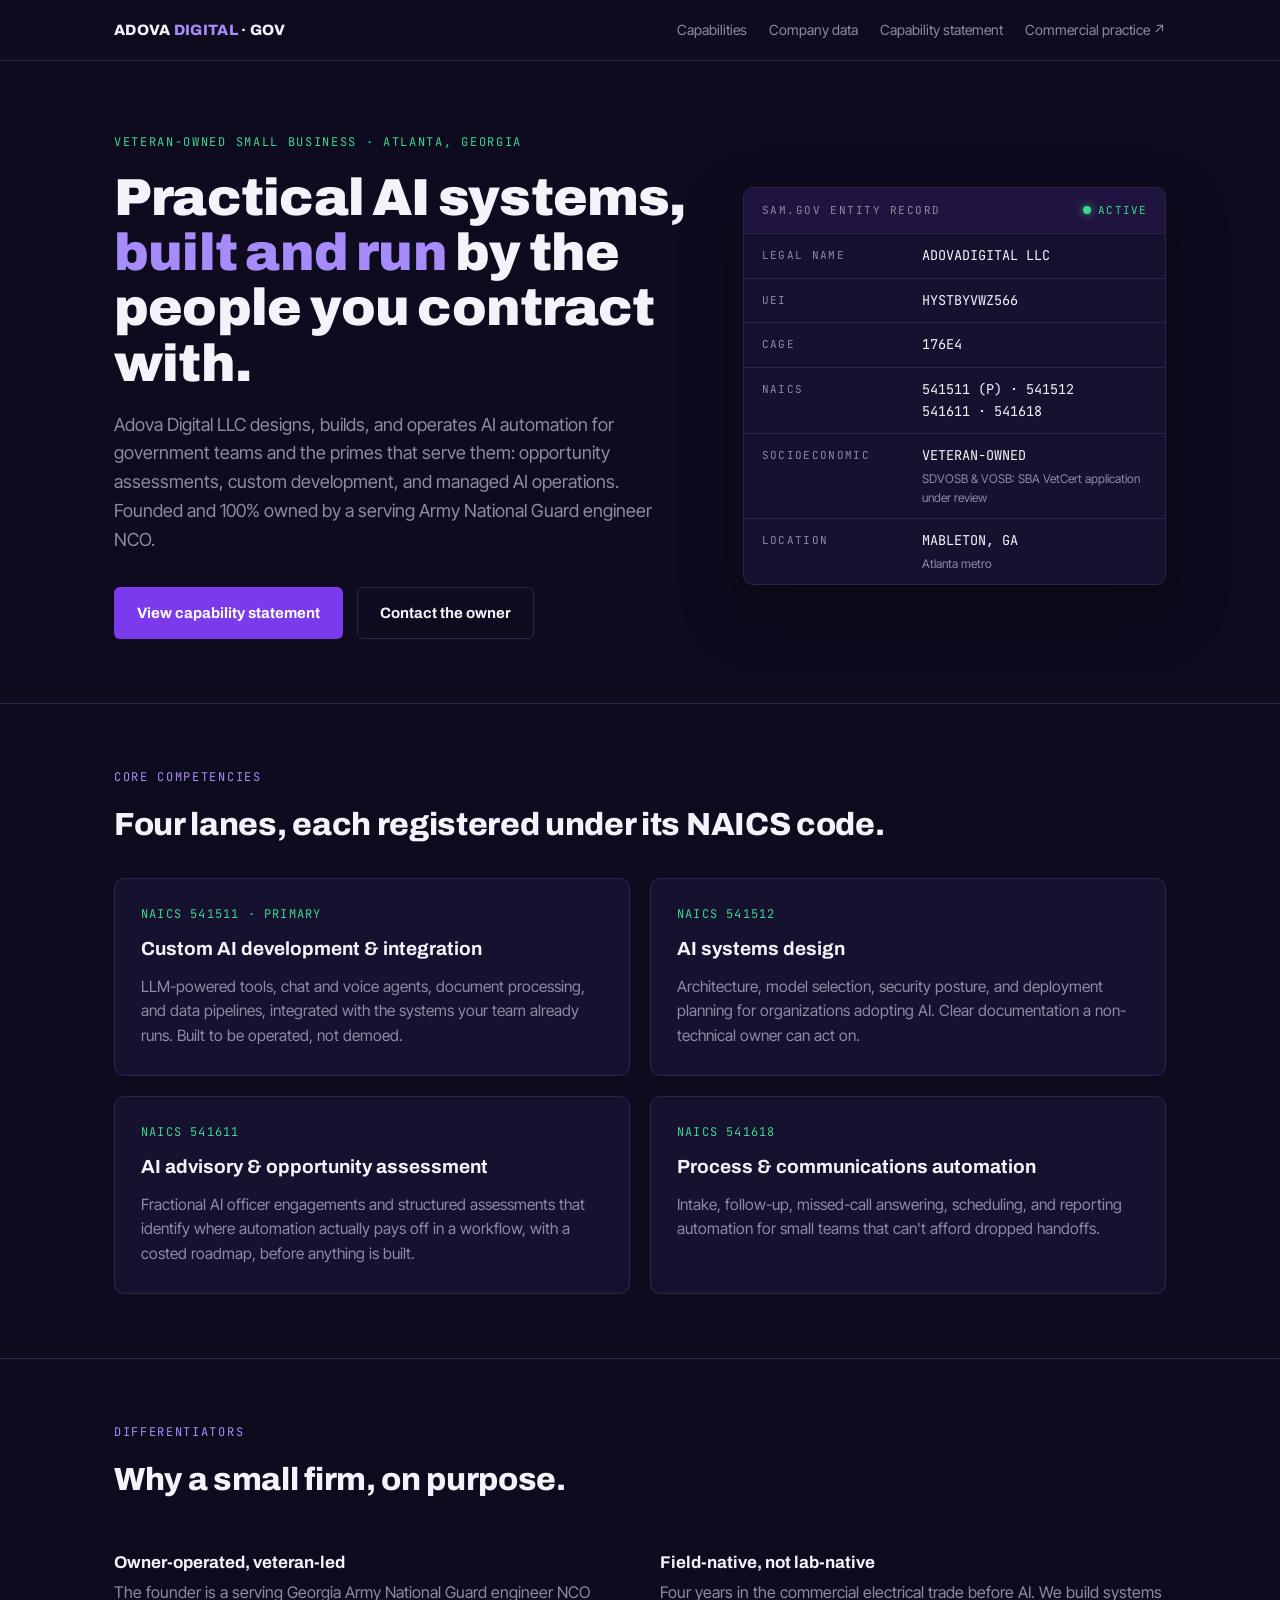
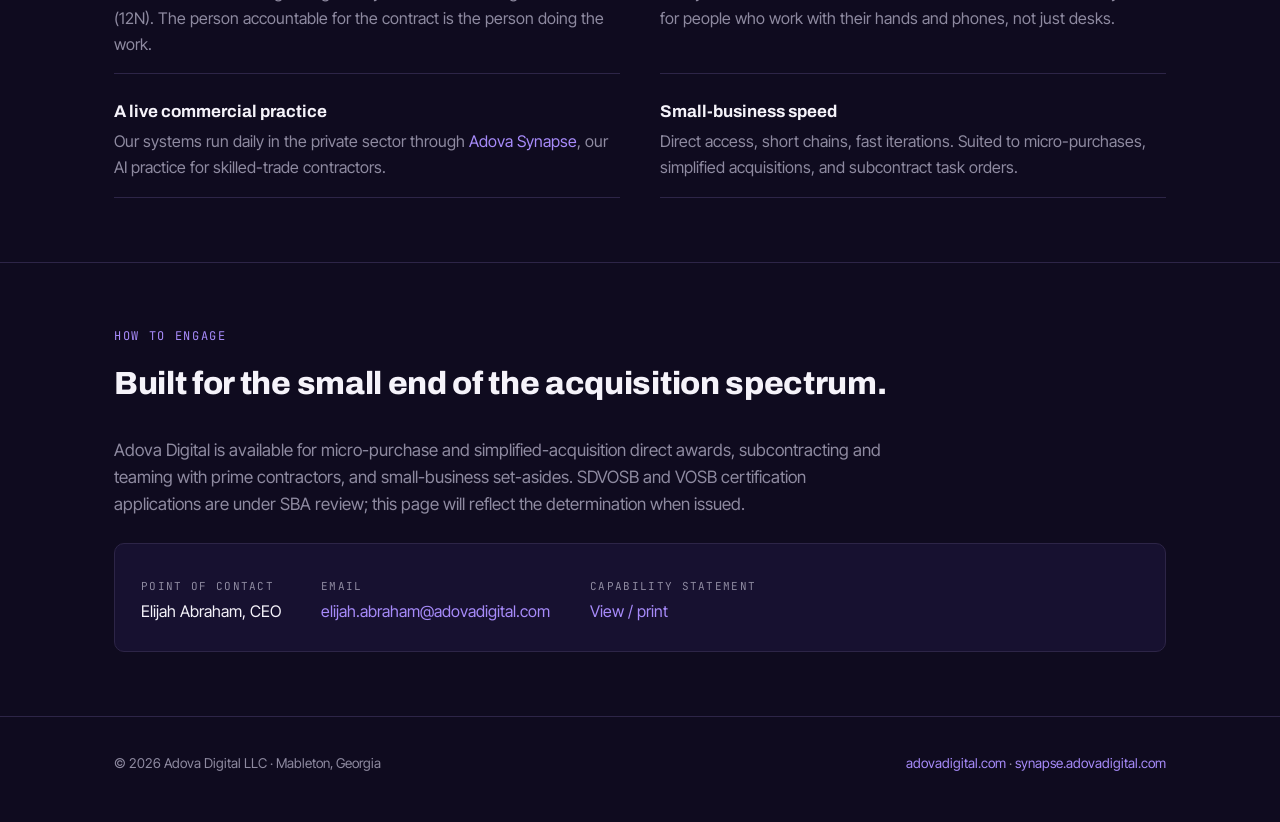
==== commit 7aac59e9: "repurpose: EDU site -> Adova Digital government AI capabilities page + printable capability statemen" ====
--- a/index.html
+++ b/index.html
@@ -1,27 +1,209 @@
-﻿<!doctype html>
+<!doctype html>
 <html lang="en">
-  <head>
-    <meta charset="UTF-8" />
-    <meta name="viewport" content="width=device-width, initial-scale=1.0" />
-    <title>Adova EDU | Workforce Development &amp; Financial Education</title>
-    <meta name="description" content="Adova EDU provides financial readiness, workforce development, and small business training services for federal, state, and local government agencies.">
-    <meta name="author" content="Adova EDU" />
-
-    
-    
-    <meta property="og:type" content="website" />
-
-    <meta name="twitter:card" content="summary_large_image" />
-    <meta property="og:title" content="Adova EDU | Workforce Development &amp; Financial Education">
-  <meta name="twitter:title" content="Adova EDU | Workforce Development &amp; Financial Education">
-  <meta property="og:description" content="Adova EDU provides financial readiness, workforce development, and small business training services for federal, state, and local government agencies.">
-  <meta name="twitter:description" content="Adova EDU provides financial readiness, workforce development, and small business training services for federal, state, and local government agencies.">
-  <link rel="icon" type="image/png" href="https://storage.googleapis.com/gpt-engineer-file-uploads/BSX92CQGWsONfw7wtIjispJJgyk2/uploads/1768944733846-Untitled design (15).png">
-  <script type="module" crossorigin src="/assets/index-C71G3wvt.js"></script>
-  <link rel="stylesheet" crossorigin href="/assets/index-DUK-cv1q.css">
-<script defer src="/~flock.js" data-proxy-url="/~api/analytics"></script><meta property="og:image" content="https://pub-bb2e103a32db4e198524a2e9ed8f35b4.r2.dev/f81aff6a-bdf1-418c-ada7-4d569cb1046f/id-preview-91c0d553--af4d28a7-ff64-4d93-b050-250258e83629.lovable.app-1772119805567.png"><meta name="twitter:image" content="https://pub-bb2e103a32db4e198524a2e9ed8f35b4.r2.dev/f81aff6a-bdf1-418c-ada7-4d569cb1046f/id-preview-91c0d553--af4d28a7-ff64-4d93-b050-250258e83629.lovable.app-1772119805567.png"></head>
-
-  <body>
-    <div id="root"></div>
-  </body>
+<head>
+<meta charset="UTF-8" />
+<meta name="viewport" content="width=device-width, initial-scale=1.0" />
+<title>Adova Digital | Government AI Services &amp; Capabilities</title>
+<meta name="description" content="Adova Digital LLC is a veteran-owned AI systems firm in Atlanta, Georgia. Custom AI development, systems design, and automation advisory for government agencies and prime contractors. UEI HYSTBYVWZ566 · CAGE 176E4." />
+<meta name="author" content="Adova Digital LLC" />
+<meta property="og:type" content="website" />
+<meta property="og:title" content="Adova Digital | Government AI Services &amp; Capabilities" />
+<meta property="og:description" content="Veteran-owned AI systems firm. Custom AI development, systems design, and automation advisory for agencies and primes. SAM.gov active." />
+<link rel="icon" href="/favicon.ico" />
+<link rel="preconnect" href="https://fonts.googleapis.com" />
+<link rel="preconnect" href="https://fonts.gstatic.com" crossorigin />
+<link href="https://fonts.googleapis.com/css2?family=Archivo:wght@600;700;800;900&family=Inter+Tight:wght@400;500;600&family=JetBrains+Mono:wght@400;500;600&display=swap" rel="stylesheet" />
+<style>
+:root{
+  --ink:#0F0B1F; --card:#171130; --line:#2D2547; --paper:#F5F3FA;
+  --violet:#7C3AED; --lilac:#A78BFA; --signal:#3DD68C; --steel:#8E8AA0;
+}
+*{margin:0;padding:0;box-sizing:border-box}
+html{scroll-behavior:smooth}
+body{background:var(--ink);color:var(--paper);font-family:"Inter Tight",system-ui,sans-serif;font-size:17px;line-height:1.6;-webkit-font-smoothing:antialiased}
+a{color:var(--lilac);text-decoration:none}
+a:hover{text-decoration:underline}
+a:focus-visible,button:focus-visible{outline:2px solid var(--signal);outline-offset:3px;border-radius:2px}
+.wrap{max-width:1100px;margin:0 auto;padding:0 24px}
+.mono{font-family:"JetBrains Mono",ui-monospace,monospace}
+
+/* top bar */
+.top{border-bottom:1px solid var(--line)}
+.top .wrap{display:flex;align-items:center;justify-content:space-between;padding-top:18px;padding-bottom:18px;gap:16px;flex-wrap:wrap}
+.brand{font-family:Archivo,sans-serif;font-weight:800;letter-spacing:.02em;color:var(--paper);font-size:15px}
+.brand span{color:var(--lilac)}
+.top nav{display:flex;gap:22px;font-size:14px;flex-wrap:wrap}
+.top nav a{color:var(--steel)}
+.top nav a:hover{color:var(--paper);text-decoration:none}
+
+/* hero */
+.hero{padding:72px 0 64px;border-bottom:1px solid var(--line)}
+.hero .wrap{display:grid;grid-template-columns:1.15fr .85fr;gap:56px;align-items:center}
+.eyebrow{font-family:"JetBrains Mono",monospace;font-size:12px;letter-spacing:.14em;color:var(--signal);text-transform:uppercase;margin-bottom:18px}
+h1{font-family:Archivo,sans-serif;font-weight:900;font-size:clamp(34px,4.6vw,52px);line-height:1.06;letter-spacing:-.015em}
+h1 em{font-style:normal;color:var(--lilac)}
+.hero p.lead{margin-top:20px;color:var(--steel);font-size:18px;max-width:34em}
+.cta-row{margin-top:32px;display:flex;gap:14px;flex-wrap:wrap}
+.btn{display:inline-block;font-family:Archivo,sans-serif;font-weight:700;font-size:15px;padding:13px 22px;border-radius:6px;border:1px solid transparent}
+.btn-primary{background:var(--violet);color:#fff}
+.btn-primary:hover{background:#8b4ff0;text-decoration:none}
+.btn-ghost{border-color:var(--line);color:var(--paper)}
+.btn-ghost:hover{border-color:var(--lilac);text-decoration:none}
+
+/* the data plate */
+.plate{background:var(--card);border:1px solid var(--line);border-radius:10px;overflow:hidden;box-shadow:0 24px 60px rgba(0,0,0,.35)}
+.plate-head{display:flex;justify-content:space-between;align-items:center;padding:14px 18px;border-bottom:1px solid var(--line);background:rgba(124,58,237,.08)}
+.plate-head .t{font-family:"JetBrains Mono",monospace;font-size:11px;letter-spacing:.14em;color:var(--steel)}
+.status{display:flex;align-items:center;gap:7px;font-family:"JetBrains Mono",monospace;font-size:11px;letter-spacing:.1em;color:var(--signal)}
+.dot{width:8px;height:8px;border-radius:50%;background:var(--signal);box-shadow:0 0 8px rgba(61,214,140,.8)}
+.plate table{width:100%;border-collapse:collapse}
+.plate td{padding:11px 18px;font-size:13.5px;vertical-align:top}
+.plate tr+tr td{border-top:1px solid var(--line)}
+.plate td.k{font-family:"JetBrains Mono",monospace;font-size:11px;letter-spacing:.12em;color:var(--steel);text-transform:uppercase;width:38%;padding-top:13px}
+.plate td.v{font-family:"JetBrains Mono",monospace;color:var(--paper)}
+.plate td.v .sub{color:var(--steel);font-size:12px;display:block;margin-top:2px;font-family:"Inter Tight",sans-serif}
+
+/* sections */
+section{padding:64px 0;border-bottom:1px solid var(--line)}
+.sec-label{font-family:"JetBrains Mono",monospace;font-size:12px;letter-spacing:.14em;color:var(--lilac);text-transform:uppercase;margin-bottom:12px}
+h2{font-family:Archivo,sans-serif;font-weight:800;font-size:clamp(24px,3vw,32px);letter-spacing:-.01em;margin-bottom:28px}
+.grid2{display:grid;grid-template-columns:1fr 1fr;gap:20px}
+.card{background:var(--card);border:1px solid var(--line);border-radius:10px;padding:26px}
+.card .naics{font-family:"JetBrains Mono",monospace;font-size:12px;color:var(--signal);letter-spacing:.1em;margin-bottom:10px}
+.card h3{font-family:Archivo,sans-serif;font-weight:700;font-size:19px;margin-bottom:10px}
+.card p{color:var(--steel);font-size:15.5px}
+
+.diff-list{display:grid;grid-template-columns:1fr 1fr;gap:8px 40px;list-style:none}
+.diff-list li{padding:16px 0;border-bottom:1px solid var(--line);color:var(--steel);font-size:16px}
+.diff-list li strong{color:var(--paper);display:block;font-family:Archivo,sans-serif;font-weight:700;font-size:17px;margin-bottom:4px}
+
+.engage p{color:var(--steel);max-width:46em}
+.engage .card{margin-top:24px}
+.contact-row{display:flex;gap:40px;flex-wrap:wrap;margin-top:8px}
+.contact-row .item .k{font-family:"JetBrains Mono",monospace;font-size:11px;letter-spacing:.12em;color:var(--steel);text-transform:uppercase;margin-bottom:4px}
+.contact-row .item .v{font-size:16px}
+
+footer{padding:36px 0 48px;color:var(--steel);font-size:13.5px}
+footer .wrap{display:flex;justify-content:space-between;gap:20px;flex-wrap:wrap}
+
+@media (max-width:840px){
+  .hero .wrap{grid-template-columns:1fr;gap:40px}
+  .grid2,.diff-list{grid-template-columns:1fr}
+}
+@media (prefers-reduced-motion:no-preference){
+  .hero h1,.hero .lead,.hero .cta-row,.hero .eyebrow{animation:rise .6s ease both}
+  .plate{animation:rise .6s .15s ease both}
+  @keyframes rise{from{opacity:0;transform:translateY(14px)}to{opacity:1;transform:none}}
+}
+</style>
+</head>
+<body>
+
+<header class="top">
+  <div class="wrap">
+    <div class="brand">ADOVA <span>DIGITAL</span> · GOV</div>
+    <nav aria-label="Main">
+      <a href="#capabilities">Capabilities</a>
+      <a href="#company">Company data</a>
+      <a href="/capability-statement.html">Capability statement</a>
+      <a href="https://synapse.adovadigital.com">Commercial practice ↗</a>
+    </nav>
+  </div>
+</header>
+
+<main>
+<section class="hero">
+  <div class="wrap">
+    <div>
+      <div class="eyebrow">Veteran-owned small business · Atlanta, Georgia</div>
+      <h1>Practical AI systems, <em>built and run</em> by the people you contract with.</h1>
+      <p class="lead">Adova Digital LLC designs, builds, and operates AI automation for government teams and the primes that serve them: opportunity assessments, custom development, and managed AI operations. Founded and 100% owned by a serving Army National Guard engineer NCO.</p>
+      <div class="cta-row">
+        <a class="btn btn-primary" href="/capability-statement.html">View capability statement</a>
+        <a class="btn btn-ghost" href="mailto:elijah.abraham@adovadigital.com">Contact the owner</a>
+      </div>
+    </div>
+    <aside class="plate" aria-label="SAM.gov entity record">
+      <div class="plate-head">
+        <span class="t">SAM.GOV ENTITY RECORD</span>
+        <span class="status"><span class="dot" aria-hidden="true"></span>ACTIVE</span>
+      </div>
+      <table>
+        <tr><td class="k">Legal name</td><td class="v">ADOVADIGITAL LLC</td></tr>
+        <tr><td class="k">UEI</td><td class="v">HYSTBYVWZ566</td></tr>
+        <tr><td class="k">CAGE</td><td class="v">176E4</td></tr>
+        <tr><td class="k">NAICS</td><td class="v">541511 (P) · 541512<br/>541611 · 541618</td></tr>
+        <tr><td class="k">Socioeconomic</td><td class="v">VETERAN-OWNED<span class="sub">SDVOSB &amp; VOSB: SBA VetCert application under review</span></td></tr>
+        <tr><td class="k">Location</td><td class="v">MABLETON, GA<span class="sub">Atlanta metro</span></td></tr>
+      </table>
+    </aside>
+  </div>
+</section>
+
+<section id="capabilities">
+  <div class="wrap">
+    <div class="sec-label">Core competencies</div>
+    <h2>Four lanes, each registered under its NAICS code.</h2>
+    <div class="grid2">
+      <div class="card">
+        <div class="naics">NAICS 541511 · PRIMARY</div>
+        <h3>Custom AI development &amp; integration</h3>
+        <p>LLM-powered tools, chat and voice agents, document processing, and data pipelines, integrated with the systems your team already runs. Built to be operated, not demoed.</p>
+      </div>
+      <div class="card">
+        <div class="naics">NAICS 541512</div>
+        <h3>AI systems design</h3>
+        <p>Architecture, model selection, security posture, and deployment planning for organizations adopting AI. Clear documentation a non-technical owner can act on.</p>
+      </div>
+      <div class="card">
+        <div class="naics">NAICS 541611</div>
+        <h3>AI advisory &amp; opportunity assessment</h3>
+        <p>Fractional AI officer engagements and structured assessments that identify where automation actually pays off in a workflow, with a costed roadmap, before anything is built.</p>
+      </div>
+      <div class="card">
+        <div class="naics">NAICS 541618</div>
+        <h3>Process &amp; communications automation</h3>
+        <p>Intake, follow-up, missed-call answering, scheduling, and reporting automation for small teams that can't afford dropped handoffs.</p>
+      </div>
+    </div>
+  </div>
+</section>
+
+<section id="differentiators">
+  <div class="wrap">
+    <div class="sec-label">Differentiators</div>
+    <h2>Why a small firm, on purpose.</h2>
+    <ul class="diff-list">
+      <li><strong>Owner-operated, veteran-led</strong>The founder is a serving Georgia Army National Guard engineer NCO (12N). The person accountable for the contract is the person doing the work.</li>
+      <li><strong>Field-native, not lab-native</strong>Four years in the commercial electrical trade before AI. We build systems for people who work with their hands and phones, not just desks.</li>
+      <li><strong>A live commercial practice</strong>Our systems run daily in the private sector through <a href="https://synapse.adovadigital.com">Adova Synapse</a>, our AI practice for skilled-trade contractors.</li>
+      <li><strong>Small-business speed</strong>Direct access, short chains, fast iterations. Suited to micro-purchases, simplified acquisitions, and subcontract task orders.</li>
+    </ul>
+  </div>
+</section>
+
+<section id="company" class="engage">
+  <div class="wrap">
+    <div class="sec-label">How to engage</div>
+    <h2>Built for the small end of the acquisition spectrum.</h2>
+    <p>Adova Digital is available for micro-purchase and simplified-acquisition direct awards, subcontracting and teaming with prime contractors, and small-business set-asides. SDVOSB and VOSB certification applications are under SBA review; this page will reflect the determination when issued.</p>
+    <div class="card">
+      <div class="contact-row">
+        <div class="item"><div class="k">Point of contact</div><div class="v">Elijah Abraham, CEO</div></div>
+        <div class="item"><div class="k">Email</div><div class="v"><a href="mailto:elijah.abraham@adovadigital.com">elijah.abraham@adovadigital.com</a></div></div>
+        <div class="item"><div class="k">Capability statement</div><div class="v"><a href="/capability-statement.html">View / print</a></div></div>
+      </div>
+    </div>
+  </div>
+</section>
+</main>
+
+<footer>
+  <div class="wrap">
+    <div>© 2026 Adova Digital LLC · Mableton, Georgia</div>
+    <div><a href="https://www.adovadigital.com">adovadigital.com</a> · <a href="https://synapse.adovadigital.com">synapse.adovadigital.com</a></div>
+  </div>
+</footer>
+
+</body>
 </html>
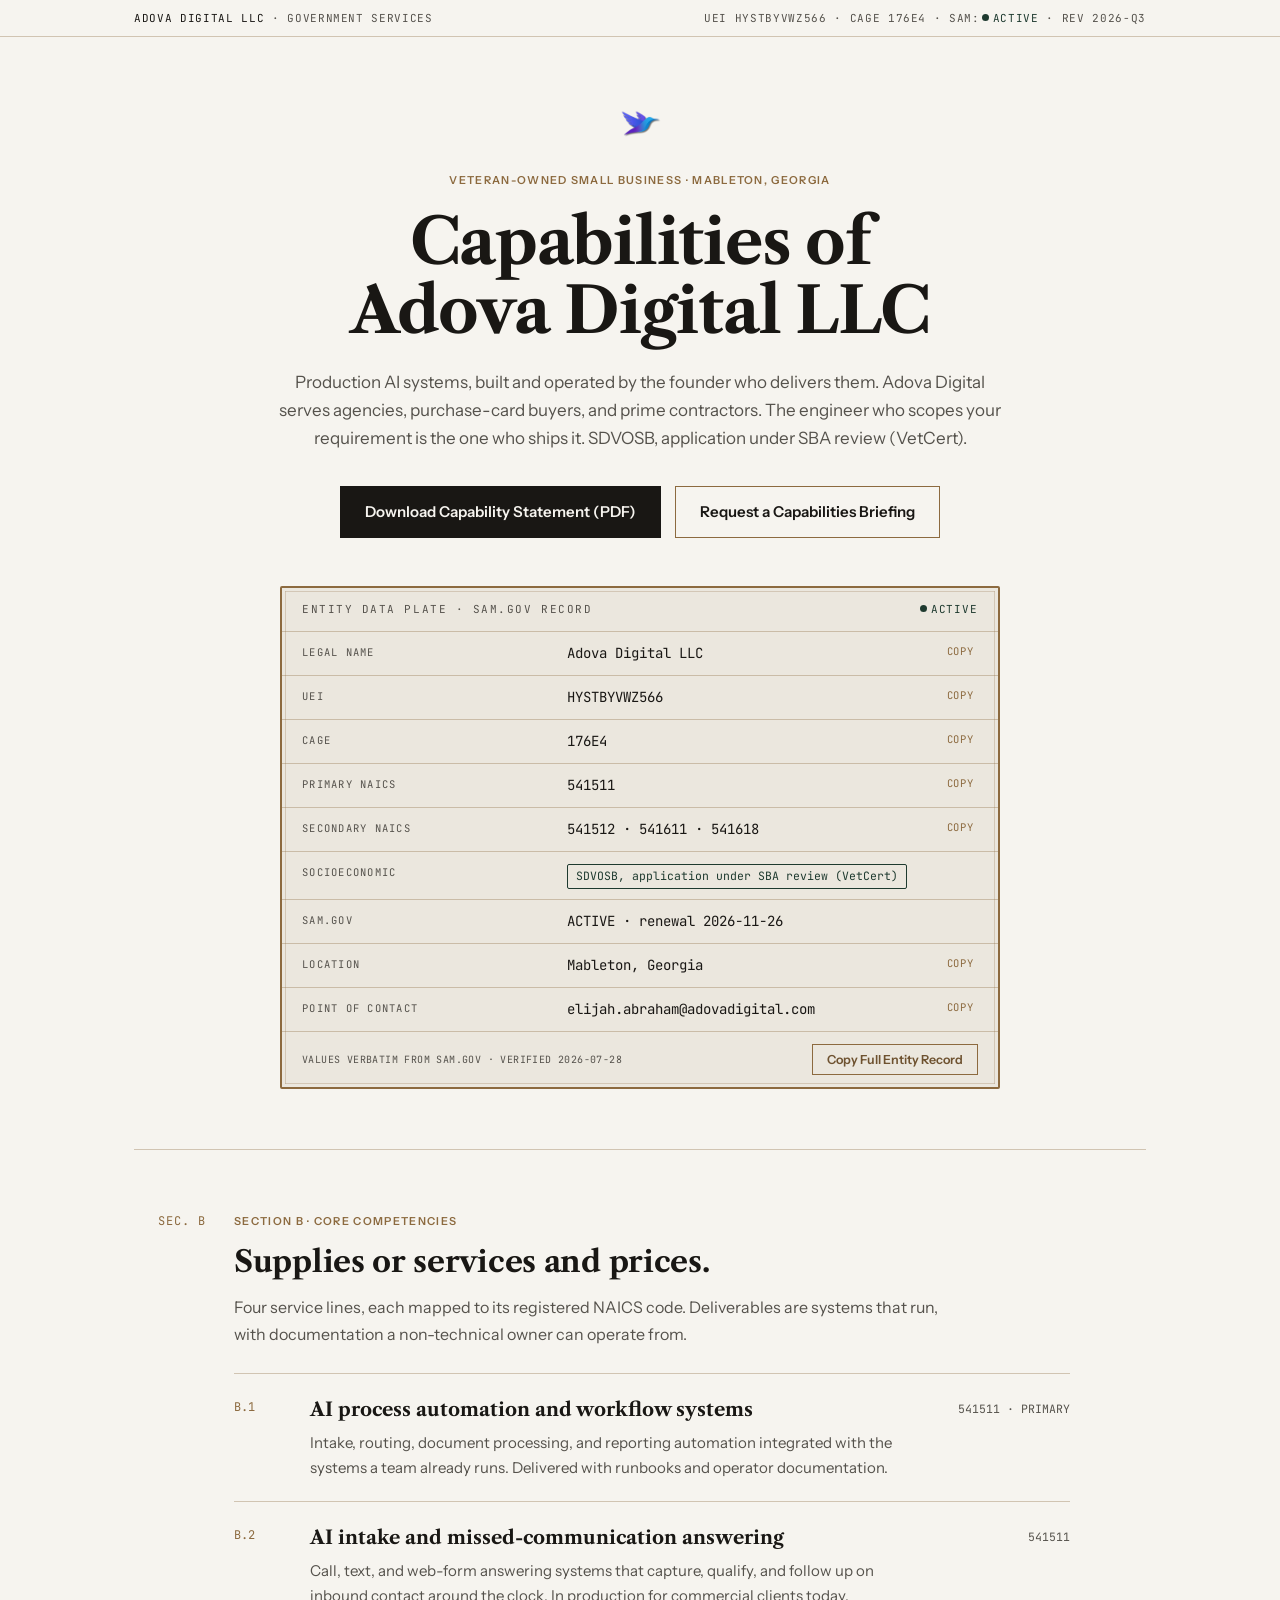
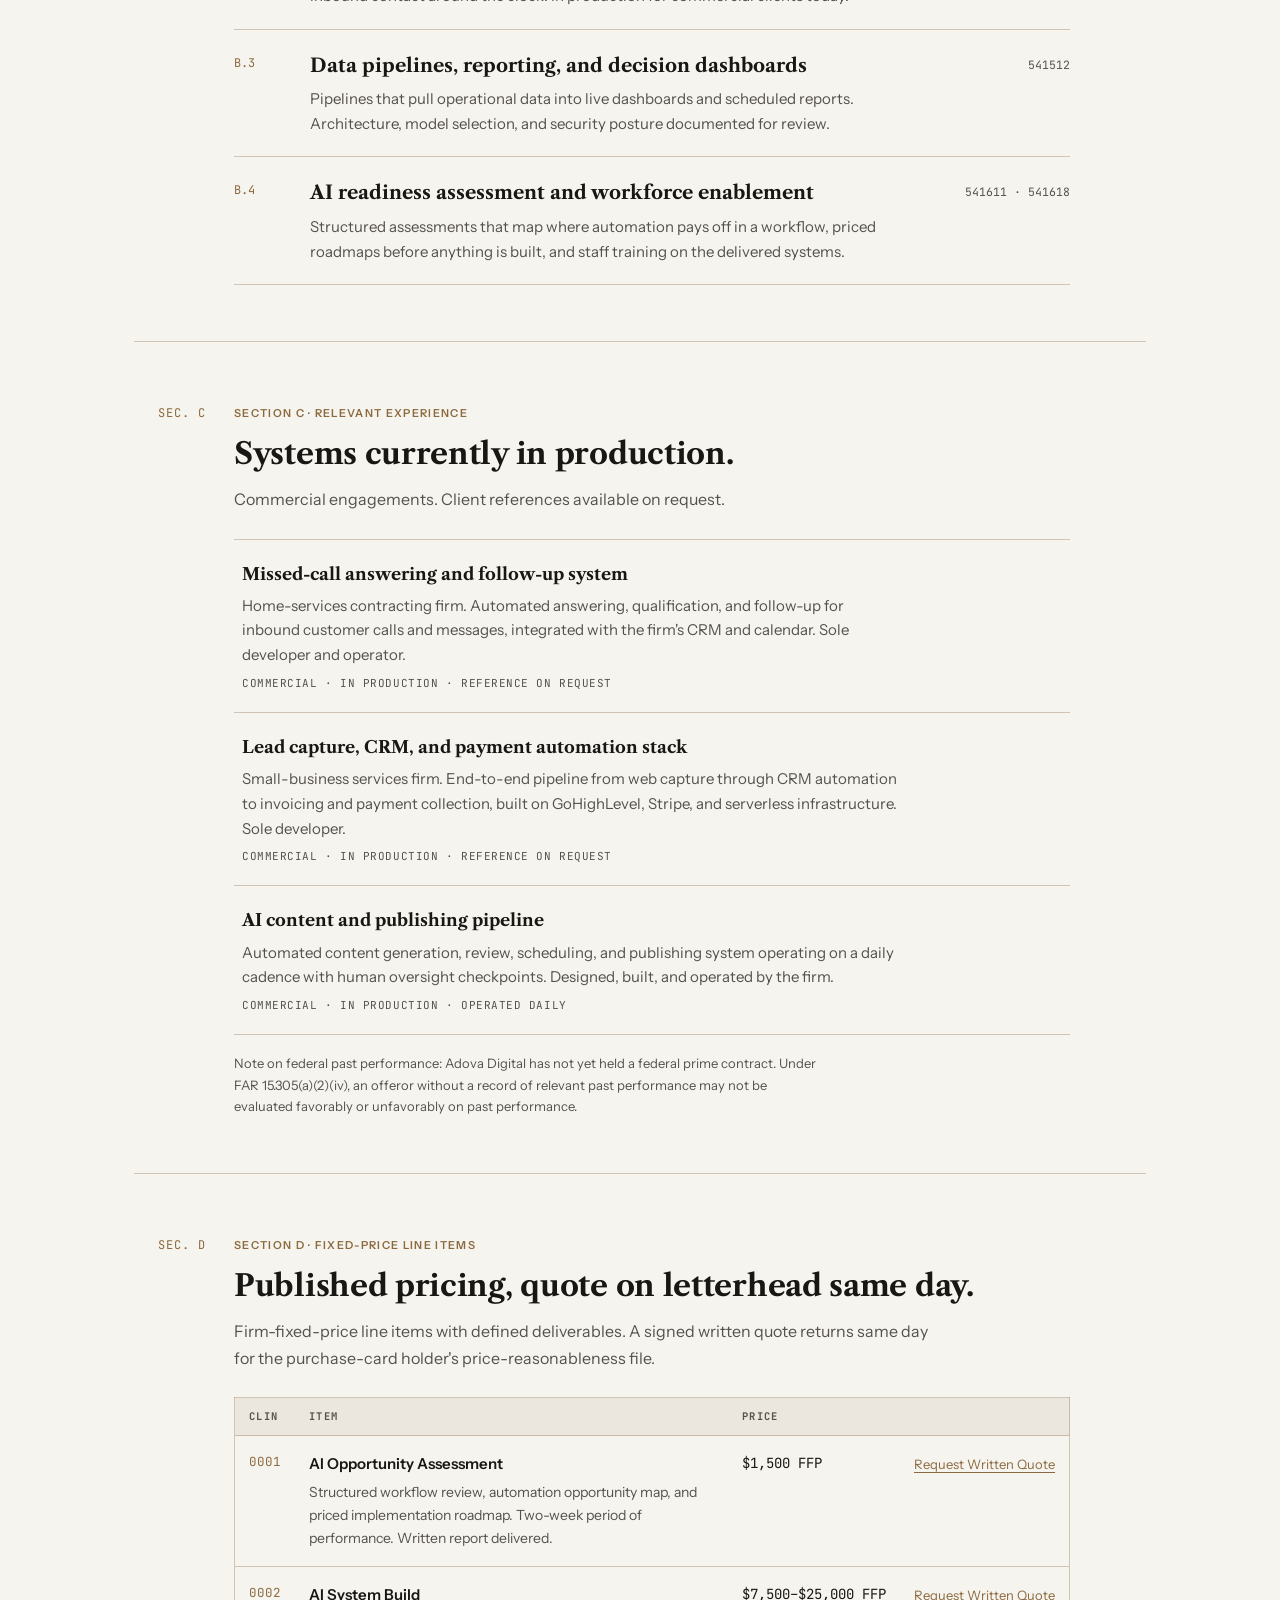
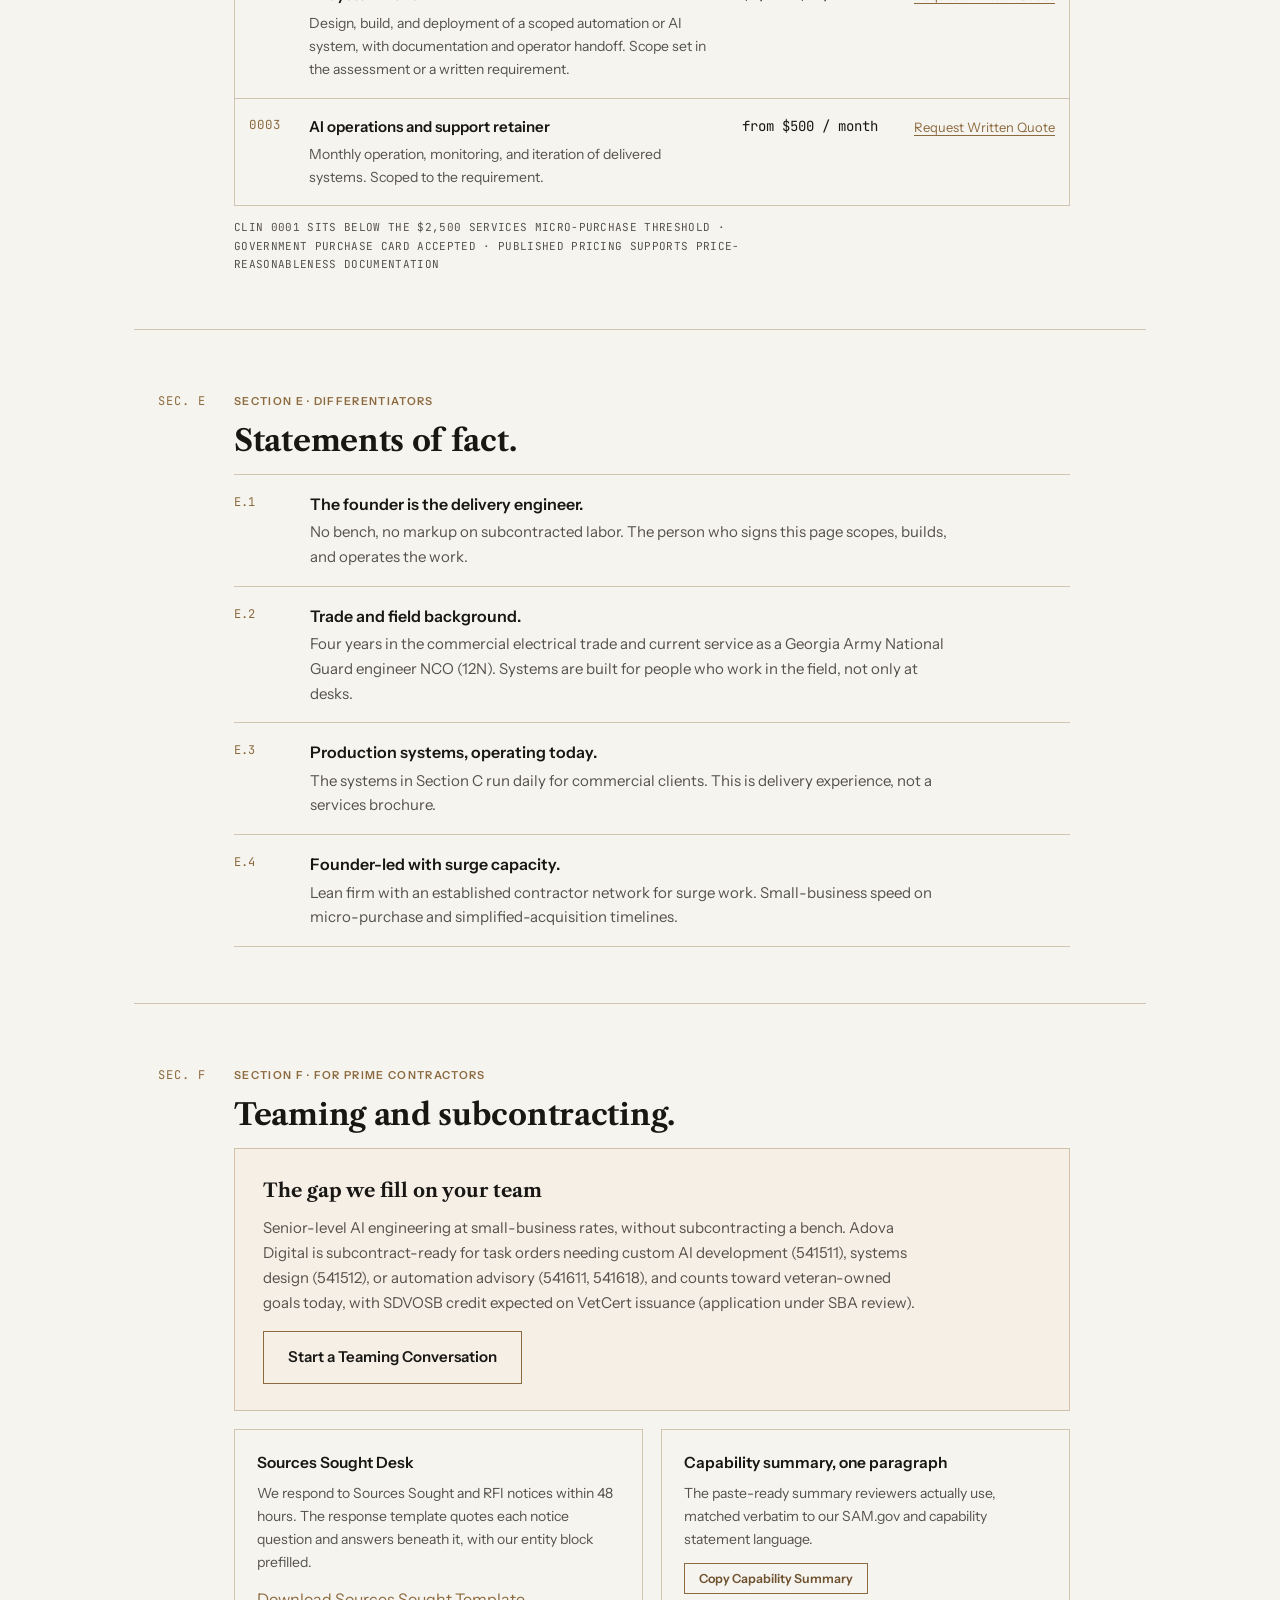
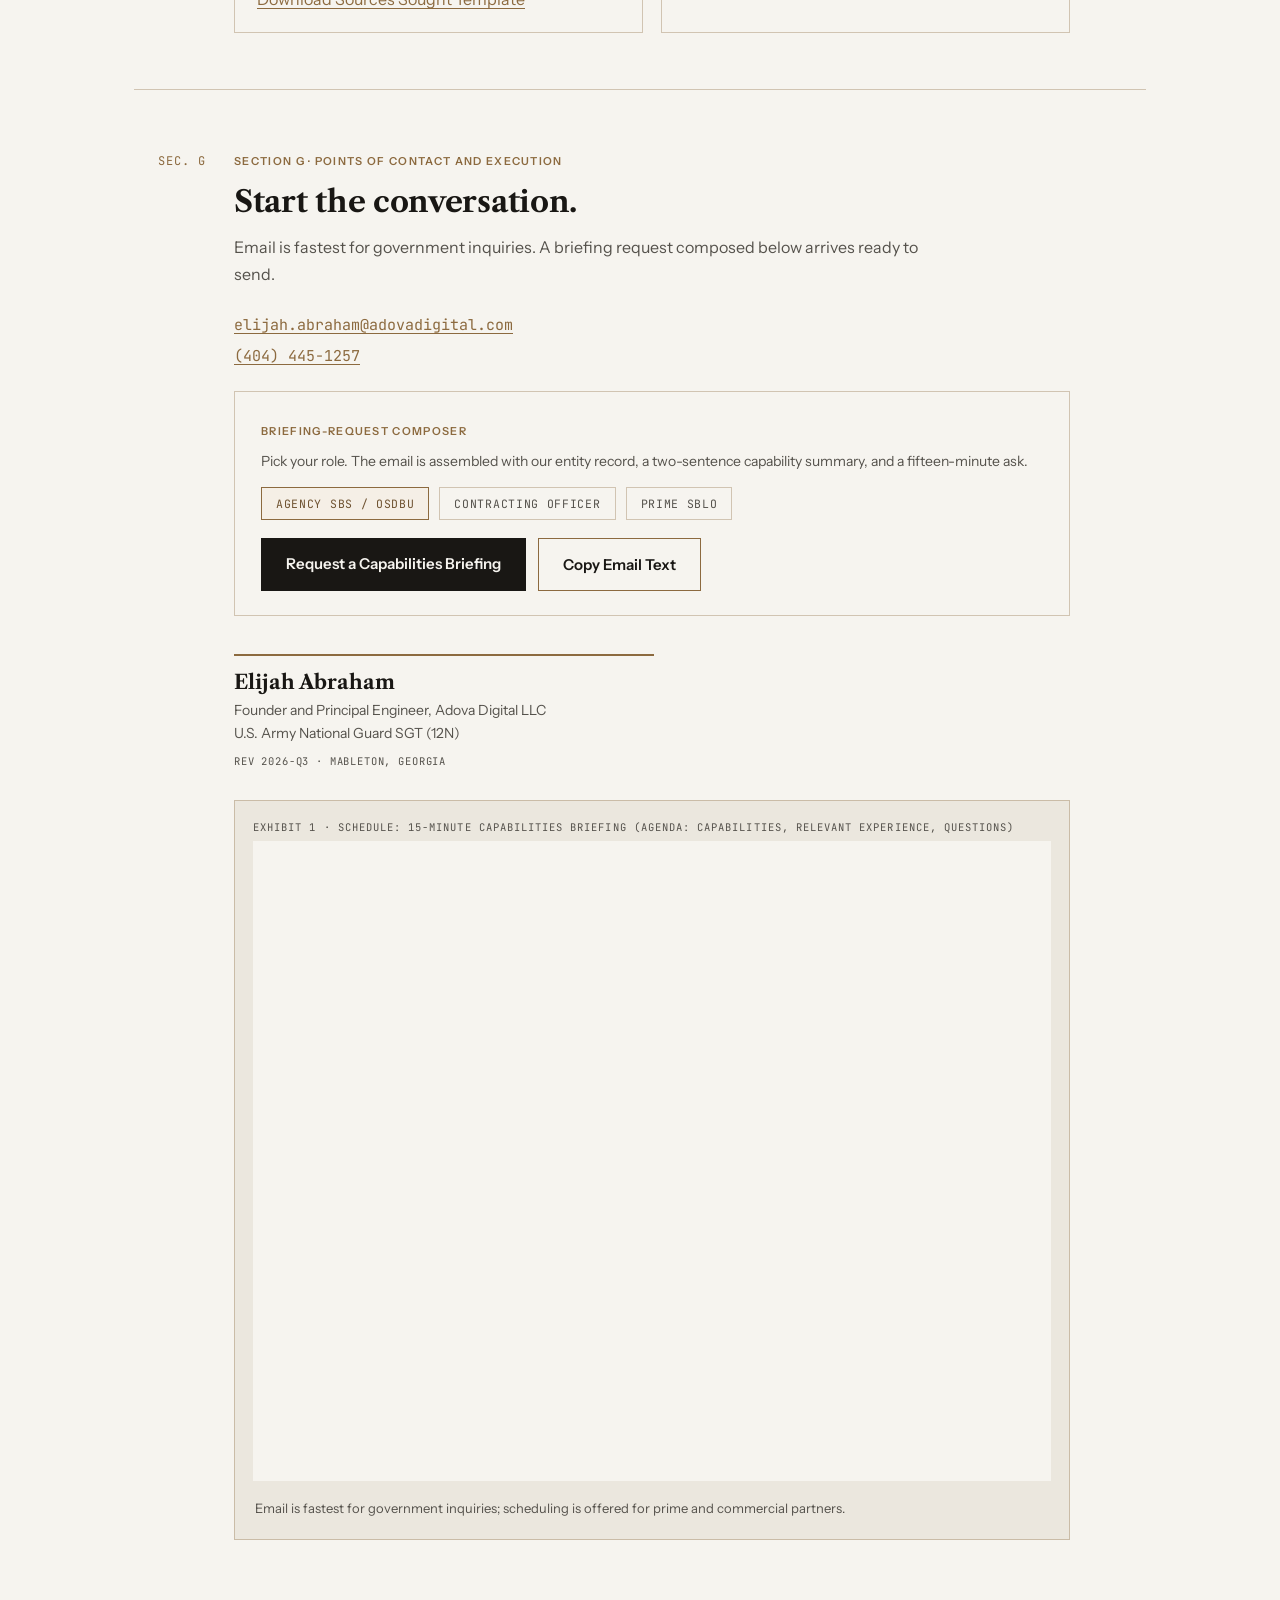
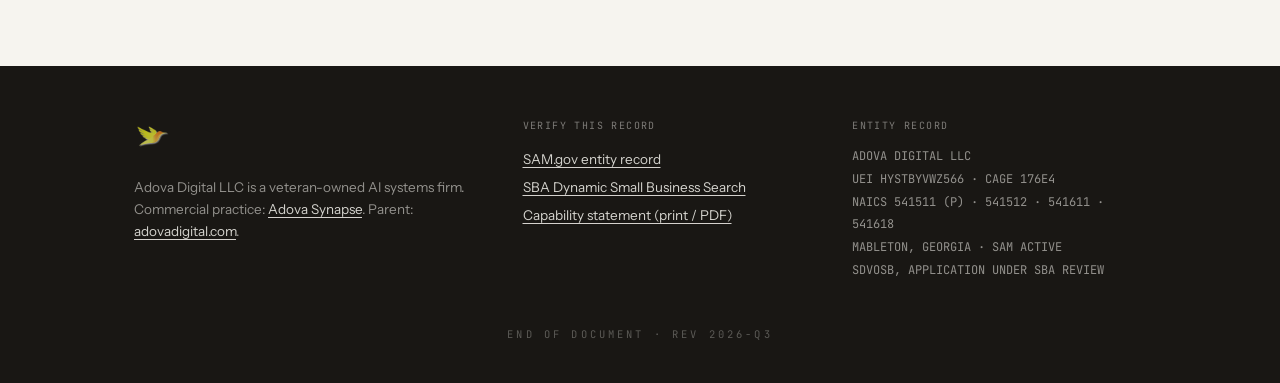
==== commit 17d6eb2d: "premium rebuild: The Standing Offer, typeset federal-document capabilities page (parent bronze syste" ====
--- a/index.html
+++ b/index.html
@@ -3,207 +3,543 @@
 <head>
 <meta charset="UTF-8" />
 <meta name="viewport" content="width=device-width, initial-scale=1.0" />
-<title>Adova Digital | Government AI Services &amp; Capabilities</title>
-<meta name="description" content="Adova Digital LLC is a veteran-owned AI systems firm in Atlanta, Georgia. Custom AI development, systems design, and automation advisory for government agencies and prime contractors. UEI HYSTBYVWZ566 · CAGE 176E4." />
+<title>Capabilities of Adova Digital LLC | Government AI Services</title>
+<meta name="description" content="Capabilities of Adova Digital LLC, a veteran-owned AI systems firm in Mableton, Georgia. UEI HYSTBYVWZ566, CAGE 176E4, NAICS 541511. Custom AI development, automation, and advisory for agencies, purchase-card buyers, and prime contractors." />
 <meta name="author" content="Adova Digital LLC" />
+<meta name="theme-color" content="#F6F4EF" />
 <meta property="og:type" content="website" />
-<meta property="og:title" content="Adova Digital | Government AI Services &amp; Capabilities" />
-<meta property="og:description" content="Veteran-owned AI systems firm. Custom AI development, systems design, and automation advisory for agencies and primes. SAM.gov active." />
+<meta property="og:title" content="Capabilities of Adova Digital LLC | Government AI Services" />
+<meta property="og:description" content="Veteran-owned AI systems firm. SAM.gov active, UEI HYSTBYVWZ566, CAGE 176E4. Production AI systems built and operated by the founder who delivers them." />
 <link rel="icon" href="/favicon.ico" />
 <link rel="preconnect" href="https://fonts.googleapis.com" />
 <link rel="preconnect" href="https://fonts.gstatic.com" crossorigin />
-<link href="https://fonts.googleapis.com/css2?family=Archivo:wght@600;700;800;900&family=Inter+Tight:wght@400;500;600&family=JetBrains+Mono:wght@400;500;600&display=swap" rel="stylesheet" />
+<link href="https://fonts.googleapis.com/css2?family=Libre+Caslon+Text:ital,wght@0,400;0,700;1,400&family=Instrument+Sans:wght@400;500;600&family=JetBrains+Mono:wght@400;500&display=swap" rel="stylesheet" />
 <style>
 :root{
-  --ink:#0F0B1F; --card:#171130; --line:#2D2547; --paper:#F5F3FA;
-  --violet:#7C3AED; --lilac:#A78BFA; --signal:#3DD68C; --steel:#8E8AA0;
+  --paper:#F6F4EF; --ink:#191714; --bronze:#8C6A3F; --bronze-deep:#6E5230;
+  --slate:#55524C; --panel:#EBE7DE; --vellum:#F5EFE6; --green:#1E3A2F;
+  --hairline:rgba(140,106,63,.35);
 }
 *{margin:0;padding:0;box-sizing:border-box}
 html{scroll-behavior:smooth}
-body{background:var(--ink);color:var(--paper);font-family:"Inter Tight",system-ui,sans-serif;font-size:17px;line-height:1.6;-webkit-font-smoothing:antialiased}
-a{color:var(--lilac);text-decoration:none}
-a:hover{text-decoration:underline}
-a:focus-visible,button:focus-visible{outline:2px solid var(--signal);outline-offset:3px;border-radius:2px}
-.wrap{max-width:1100px;margin:0 auto;padding:0 24px}
+body{background:var(--paper);color:var(--ink);font-family:"Instrument Sans",system-ui,sans-serif;font-size:16px;line-height:1.65;-webkit-font-smoothing:antialiased}
+a{color:var(--bronze);text-decoration:underline;text-underline-offset:3px;text-decoration-thickness:.5px}
+a:hover{color:var(--bronze-deep)}
+a:focus-visible,button:focus-visible{outline:2px solid var(--bronze);outline-offset:3px}
 .mono{font-family:"JetBrains Mono",ui-monospace,monospace}
-
-/* top bar */
-.top{border-bottom:1px solid var(--line)}
-.top .wrap{display:flex;align-items:center;justify-content:space-between;padding-top:18px;padding-bottom:18px;gap:16px;flex-wrap:wrap}
-.brand{font-family:Archivo,sans-serif;font-weight:800;letter-spacing:.02em;color:var(--paper);font-size:15px}
-.brand span{color:var(--lilac)}
-.top nav{display:flex;gap:22px;font-size:14px;flex-wrap:wrap}
-.top nav a{color:var(--steel)}
-.top nav a:hover{color:var(--paper);text-decoration:none}
-
-/* hero */
-.hero{padding:72px 0 64px;border-bottom:1px solid var(--line)}
-.hero .wrap{display:grid;grid-template-columns:1.15fr .85fr;gap:56px;align-items:center}
-.eyebrow{font-family:"JetBrains Mono",monospace;font-size:12px;letter-spacing:.14em;color:var(--signal);text-transform:uppercase;margin-bottom:18px}
-h1{font-family:Archivo,sans-serif;font-weight:900;font-size:clamp(34px,4.6vw,52px);line-height:1.06;letter-spacing:-.015em}
-h1 em{font-style:normal;color:var(--lilac)}
-.hero p.lead{margin-top:20px;color:var(--steel);font-size:18px;max-width:34em}
-.cta-row{margin-top:32px;display:flex;gap:14px;flex-wrap:wrap}
-.btn{display:inline-block;font-family:Archivo,sans-serif;font-weight:700;font-size:15px;padding:13px 22px;border-radius:6px;border:1px solid transparent}
-.btn-primary{background:var(--violet);color:#fff}
-.btn-primary:hover{background:#8b4ff0;text-decoration:none}
-.btn-ghost{border-color:var(--line);color:var(--paper)}
-.btn-ghost:hover{border-color:var(--lilac);text-decoration:none}
-
-/* the data plate */
-.plate{background:var(--card);border:1px solid var(--line);border-radius:10px;overflow:hidden;box-shadow:0 24px 60px rgba(0,0,0,.35)}
-.plate-head{display:flex;justify-content:space-between;align-items:center;padding:14px 18px;border-bottom:1px solid var(--line);background:rgba(124,58,237,.08)}
-.plate-head .t{font-family:"JetBrains Mono",monospace;font-size:11px;letter-spacing:.14em;color:var(--steel)}
-.status{display:flex;align-items:center;gap:7px;font-family:"JetBrains Mono",monospace;font-size:11px;letter-spacing:.1em;color:var(--signal)}
-.dot{width:8px;height:8px;border-radius:50%;background:var(--signal);box-shadow:0 0 8px rgba(61,214,140,.8)}
+.serif{font-family:"Libre Caslon Text",Georgia,serif}
+.label{font-weight:600;font-size:.6875rem;letter-spacing:.12em;text-transform:uppercase;color:var(--bronze)}
+
+/* ---- document-control bar ---- */
+.doccontrol{position:sticky;top:0;z-index:60;background:var(--paper);border-bottom:.5px solid var(--hairline)}
+.doccontrol .in{max-width:1060px;margin:0 auto;padding:9px 24px;display:flex;justify-content:space-between;gap:16px;flex-wrap:wrap;font-family:"JetBrains Mono",monospace;font-size:11px;letter-spacing:.06em;color:var(--ink)}
+.doccontrol .dim{color:var(--slate)}
+.samdot{display:inline-block;width:7px;height:7px;border-radius:50%;background:var(--green);vertical-align:1px;margin:0 4px 0 2px}
+@media (prefers-reduced-motion:no-preference){.samdot{animation:pulse 3s ease-in-out infinite}@keyframes pulse{0%,100%{opacity:1}50%{opacity:.35}}}
+
+/* ---- clause layout ---- */
+.sheet{max-width:1060px;margin:0 auto;padding:0 24px}
+.clause{display:grid;grid-template-columns:72px 1fr;gap:0 28px;padding:56px 0;border-top:.5px solid var(--hairline)}
+.clause:first-of-type{border-top:none}
+.cnum{font-family:"JetBrains Mono",monospace;font-size:12px;color:var(--bronze);letter-spacing:.08em;padding-top:6px;text-align:right}
+.cbody{max-width:76ch}
+h2.sec{font-family:"Libre Caslon Text",serif;font-weight:700;font-size:clamp(22px,2.6vw,30px);letter-spacing:-.01em;margin:4px 0 8px}
+.secsub{color:var(--slate);margin-bottom:26px;max-width:64ch}
+@media (max-width:760px){.clause{grid-template-columns:1fr;padding:44px 0}.cnum{text-align:left;padding:0 0 8px}}
+
+/* ---- cover ---- */
+.cover{padding:64px 0 60px}
+.cover .mark{height:44px;width:auto;display:block;margin:0 auto 26px}
+.cover h1{font-family:"Libre Caslon Text",serif;font-weight:700;font-size:clamp(2.2rem,5vw,4rem);letter-spacing:-.02em;line-height:1.08;text-align:center;max-width:20ch;margin:0 auto}
+.cover .kicker{display:block;text-align:center;margin-bottom:18px}
+.cover .sub{max-width:66ch;margin:22px auto 0;text-align:center;color:var(--slate);font-size:17px}
+.cta-row{display:flex;gap:14px;justify-content:center;flex-wrap:wrap;margin:34px 0 48px}
+.btn{display:inline-block;font-weight:600;font-size:15px;padding:13px 24px;border:1px solid var(--ink);text-decoration:none;background:var(--ink);color:var(--paper);cursor:pointer;font-family:"Instrument Sans",sans-serif}
+.btn:hover{background:#2a2620;color:var(--paper)}
+.btn.ghost{background:transparent;color:var(--ink);border-color:var(--bronze)}
+.btn.ghost:hover{background:var(--vellum);color:var(--ink)}
+
+/* ---- entity plate ---- */
+.plate{max-width:720px;margin:0 auto;background:var(--panel);border:2px solid var(--bronze);border-radius:2px;box-shadow:inset 0 0 0 3px var(--panel),inset 0 0 0 3.5px rgba(140,106,63,.5),0 1px 0 rgba(255,255,255,.6) inset}
+.plate-head{display:flex;justify-content:space-between;align-items:center;padding:12px 20px;border-bottom:.5px solid var(--hairline)}
+.plate-head .t{font-family:"JetBrains Mono",monospace;font-size:11px;letter-spacing:.14em;color:var(--slate)}
+.plate-head .status{font-family:"JetBrains Mono",monospace;font-size:11px;letter-spacing:.08em;color:var(--green)}
 .plate table{width:100%;border-collapse:collapse}
-.plate td{padding:11px 18px;font-size:13.5px;vertical-align:top}
-.plate tr+tr td{border-top:1px solid var(--line)}
-.plate td.k{font-family:"JetBrains Mono",monospace;font-size:11px;letter-spacing:.12em;color:var(--steel);text-transform:uppercase;width:38%;padding-top:13px}
-.plate td.v{font-family:"JetBrains Mono",monospace;color:var(--paper)}
-.plate td.v .sub{color:var(--steel);font-size:12px;display:block;margin-top:2px;font-family:"Inter Tight",sans-serif}
-
-/* sections */
-section{padding:64px 0;border-bottom:1px solid var(--line)}
-.sec-label{font-family:"JetBrains Mono",monospace;font-size:12px;letter-spacing:.14em;color:var(--lilac);text-transform:uppercase;margin-bottom:12px}
-h2{font-family:Archivo,sans-serif;font-weight:800;font-size:clamp(24px,3vw,32px);letter-spacing:-.01em;margin-bottom:28px}
-.grid2{display:grid;grid-template-columns:1fr 1fr;gap:20px}
-.card{background:var(--card);border:1px solid var(--line);border-radius:10px;padding:26px}
-.card .naics{font-family:"JetBrains Mono",monospace;font-size:12px;color:var(--signal);letter-spacing:.1em;margin-bottom:10px}
-.card h3{font-family:Archivo,sans-serif;font-weight:700;font-size:19px;margin-bottom:10px}
-.card p{color:var(--steel);font-size:15.5px}
-
-.diff-list{display:grid;grid-template-columns:1fr 1fr;gap:8px 40px;list-style:none}
-.diff-list li{padding:16px 0;border-bottom:1px solid var(--line);color:var(--steel);font-size:16px}
-.diff-list li strong{color:var(--paper);display:block;font-family:Archivo,sans-serif;font-weight:700;font-size:17px;margin-bottom:4px}
-
-.engage p{color:var(--steel);max-width:46em}
-.engage .card{margin-top:24px}
-.contact-row{display:flex;gap:40px;flex-wrap:wrap;margin-top:8px}
-.contact-row .item .k{font-family:"JetBrains Mono",monospace;font-size:11px;letter-spacing:.12em;color:var(--steel);text-transform:uppercase;margin-bottom:4px}
-.contact-row .item .v{font-size:16px}
-
-footer{padding:36px 0 48px;color:var(--steel);font-size:13.5px}
-footer .wrap{display:flex;justify-content:space-between;gap:20px;flex-wrap:wrap}
-
-@media (max-width:840px){
-  .hero .wrap{grid-template-columns:1fr;gap:40px}
-  .grid2,.diff-list{grid-template-columns:1fr}
-}
+.plate td{padding:10px 20px;vertical-align:top;font-size:14px}
+.plate tr+tr td{border-top:.5px solid var(--hairline)}
+.plate td.k{font-family:"JetBrains Mono",monospace;font-size:10.5px;letter-spacing:.12em;color:var(--slate);text-transform:uppercase;width:37%;padding-top:12px}
+.plate td.v{font-family:"JetBrains Mono",monospace;color:var(--ink)}
+.plate td.v .chip{display:inline-block;border:1px solid var(--green);color:var(--green);font-size:11.5px;padding:2px 8px;border-radius:2px;margin-top:2px}
+.copybtn{float:right;background:none;border:none;cursor:pointer;font-family:"JetBrains Mono",monospace;font-size:10.5px;color:var(--bronze);letter-spacing:.08em;padding:2px 4px}
+.copybtn:hover{color:var(--bronze-deep)}
+.copybtn.done{color:var(--green)}
+.plate-foot{display:flex;justify-content:space-between;align-items:center;gap:12px;flex-wrap:wrap;padding:12px 20px;border-top:.5px solid var(--hairline)}
+.plate-foot .note{font-family:"JetBrains Mono",monospace;font-size:10px;color:var(--slate);letter-spacing:.04em}
+.smallbtn{background:transparent;border:1px solid var(--bronze);color:var(--bronze-deep);font-family:"Instrument Sans",sans-serif;font-weight:600;font-size:12.5px;padding:7px 14px;cursor:pointer}
+.smallbtn:hover{background:var(--vellum)}
+
+/* ---- competencies ---- */
+.comp{border-top:.5px solid var(--hairline)}
+.comp .row{display:grid;grid-template-columns:56px 1fr auto;gap:0 20px;padding:20px 0;border-bottom:.5px solid var(--hairline)}
+.comp .n{font-family:"JetBrains Mono",monospace;font-size:12px;color:var(--bronze);padding-top:4px}
+.comp h3{font-family:"Libre Caslon Text",serif;font-weight:700;font-size:19px;margin-bottom:6px}
+.comp p{color:var(--slate);font-size:15px;max-width:60ch}
+.comp .naics{font-family:"JetBrains Mono",monospace;font-size:11.5px;color:var(--slate);text-align:right;padding-top:6px;white-space:nowrap}
+@media (max-width:640px){.comp .row{grid-template-columns:44px 1fr}.comp .naics{grid-column:2;text-align:left;padding-top:8px}}
+
+/* ---- experience ledger ---- */
+.ledger .row{display:grid;grid-template-columns:1fr;gap:6px;padding:20px 8px;border-bottom:.5px solid var(--hairline);transition:background .2s}
+.ledger .row:first-child{border-top:.5px solid var(--hairline)}
+.ledger .row:hover{background:rgba(140,106,63,.04)}
+.ledger .name{font-family:"Libre Caslon Text",serif;font-weight:700;font-size:17px}
+.ledger .scope{color:var(--slate);font-size:15px;max-width:66ch}
+.ledger .metaline{font-family:"JetBrains Mono",monospace;font-size:11px;color:var(--slate);letter-spacing:.05em}
+.footnote{color:var(--slate);font-size:13px;margin-top:18px;max-width:66ch}
+
+/* ---- CLIN table ---- */
+.clin{width:100%;border-collapse:collapse;border:.5px solid var(--hairline)}
+.clin thead th{background:var(--panel);font-family:"JetBrains Mono",monospace;font-size:10.5px;letter-spacing:.12em;color:var(--slate);text-transform:uppercase;text-align:left;padding:10px 14px;border-bottom:.5px solid var(--hairline)}
+.clin td{padding:16px 14px;vertical-align:top;border-bottom:.5px solid var(--hairline);font-size:15px}
+.clin td.num{font-family:"JetBrains Mono",monospace;font-size:12.5px;color:var(--bronze);white-space:nowrap}
+.clin td.price{font-family:"JetBrains Mono",monospace;font-size:14px;white-space:nowrap}
+.clin .t{font-weight:600}
+.clin .d{color:var(--slate);font-size:14px;margin-top:4px;max-width:48ch}
+.clin a.quote{font-size:13px;white-space:nowrap}
+.clin-note{font-family:"JetBrains Mono",monospace;font-size:11px;color:var(--slate);margin-top:12px;letter-spacing:.03em;max-width:80ch}
+@media (max-width:700px){.clin thead{display:none}.clin,.clin tbody,.clin tr,.clin td{display:block;border:none}.clin tr{border-bottom:.5px solid var(--hairline);padding:14px 0}.clin td{padding:3px 0}}
+
+/* ---- diff list ---- */
+.diffs{list-style:none;border-top:.5px solid var(--hairline)}
+.diffs li{display:grid;grid-template-columns:56px 1fr;gap:0 20px;padding:16px 0;border-bottom:.5px solid var(--hairline)}
+.diffs .n{font-family:"JetBrains Mono",monospace;font-size:12px;color:var(--bronze);padding-top:2px}
+.diffs strong{display:block;font-weight:600;margin-bottom:3px}
+.diffs span{color:var(--slate);font-size:15px;max-width:64ch;display:block}
+
+/* ---- teaming panel + tools ---- */
+.tint{background:var(--vellum);border:.5px solid var(--hairline);padding:26px 28px;margin-top:8px}
+.tint h3{font-family:"Libre Caslon Text",serif;font-weight:700;font-size:19px;margin-bottom:10px}
+.tint p{color:var(--slate);font-size:15px;max-width:66ch}
+.tools{display:grid;grid-template-columns:1fr 1fr;gap:18px;margin-top:18px}
+.toolcard{background:var(--paper);border:.5px solid var(--hairline);padding:20px 22px}
+.toolcard h4{font-weight:600;font-size:15.5px;margin-bottom:6px}
+.toolcard p{font-size:14px;color:var(--slate);margin-bottom:12px}
+@media (max-width:700px){.tools{grid-template-columns:1fr}}
+
+/* ---- composer ---- */
+.composer{border:.5px solid var(--hairline);padding:24px 26px;margin-top:22px}
+.composer .opts{display:flex;gap:10px;flex-wrap:wrap;margin:14px 0 18px}
+.opt{border:1px solid var(--hairline);background:var(--paper);font-family:"JetBrains Mono",monospace;font-size:11.5px;letter-spacing:.06em;padding:8px 14px;cursor:pointer;color:var(--slate)}
+.opt[aria-pressed="true"]{border-color:var(--bronze);color:var(--bronze-deep);background:var(--vellum)}
+.composer .actions{display:flex;gap:12px;flex-wrap:wrap}
+
+/* ---- signature ---- */
+.sig{margin:38px 0 8px;max-width:420px}
+.sig .rule{height:2px;background:var(--bronze);margin-bottom:10px}
+.sig .name{font-family:"Libre Caslon Text",serif;font-weight:700;font-size:20px}
+.sig .role{color:var(--slate);font-size:14px}
+.sig .rev{font-family:"JetBrains Mono",monospace;font-size:10.5px;color:var(--slate);letter-spacing:.08em;margin-top:8px}
+.pocline{font-family:"JetBrains Mono",monospace;font-size:15px;margin:6px 0}
+
+/* ---- exhibit (booking) ---- */
+.exhibit{border:.5px solid var(--hairline);background:var(--panel);padding:18px;margin-top:30px}
+.exhibit .cap{font-family:"JetBrains Mono",monospace;font-size:10.5px;letter-spacing:.1em;color:var(--slate);text-transform:uppercase;margin-bottom:4px}
+.exhibit .caption{font-size:13px;color:var(--slate);margin:10px 2px 2px}
+.exhibit iframe{width:100%;min-height:640px;border:none;background:var(--paper)}
+
+/* ---- footer ---- */
+footer{background:var(--ink);color:rgba(246,244,239,.85);margin-top:70px}
+footer .in{max-width:1060px;margin:0 auto;padding:52px 24px 40px}
+footer .cols{display:grid;grid-template-columns:1.2fr 1fr 1fr;gap:36px}
+footer .fmark{height:36px;opacity:.7;margin-bottom:14px;filter:invert(1) brightness(1.6)}
+footer .flabel{font-family:"JetBrains Mono",monospace;font-size:10px;letter-spacing:.14em;color:rgba(246,244,239,.45);text-transform:uppercase;margin-bottom:10px}
+footer p,footer li{font-size:13.5px;color:rgba(246,244,239,.55)}
+footer ul{list-style:none}
+footer li{padding:3px 0}
+footer a{color:rgba(246,244,239,.85)}
+footer a:hover{color:#fff}
+footer .entity{font-family:"JetBrains Mono",monospace;font-size:12px;line-height:1.9;color:rgba(246,244,239,.55);user-select:all}
+footer .end{font-family:"JetBrains Mono",monospace;text-align:center;font-size:10.5px;letter-spacing:.3em;color:rgba(246,244,239,.3);margin-top:44px}
+@media (max-width:760px){footer .cols{grid-template-columns:1fr}}
+
+/* ---- toast ---- */
+#toast{position:fixed;bottom:24px;left:50%;transform:translateX(-50%) translateY(8px);background:var(--ink);color:var(--paper);font-family:"JetBrains Mono",monospace;font-size:11.5px;letter-spacing:.06em;padding:10px 18px;opacity:0;pointer-events:none;transition:opacity .25s,transform .25s;z-index:100}
+#toast.show{opacity:1;transform:translateX(-50%) translateY(0)}
+
+/* ---- reveals ---- */
 @media (prefers-reduced-motion:no-preference){
-  .hero h1,.hero .lead,.hero .cta-row,.hero .eyebrow{animation:rise .6s ease both}
-  .plate{animation:rise .6s .15s ease both}
-  @keyframes rise{from{opacity:0;transform:translateY(14px)}to{opacity:1;transform:none}}
+  .reveal{opacity:0;transform:translateY(6px);transition:opacity .55s ease,transform .55s ease}
+  .reveal.on{opacity:1;transform:none}
 }
 </style>
 </head>
 <body>
 
-<header class="top">
-  <div class="wrap">
-    <div class="brand">ADOVA <span>DIGITAL</span> · GOV</div>
-    <nav aria-label="Main">
-      <a href="#capabilities">Capabilities</a>
-      <a href="#company">Company data</a>
-      <a href="/capability-statement.html">Capability statement</a>
-      <a href="https://synapse.adovadigital.com">Commercial practice ↗</a>
-    </nav>
-  </div>
-</header>
-
-<main>
-<section class="hero">
-  <div class="wrap">
-    <div>
-      <div class="eyebrow">Veteran-owned small business · Atlanta, Georgia</div>
-      <h1>Practical AI systems, <em>built and run</em> by the people you contract with.</h1>
-      <p class="lead">Adova Digital LLC designs, builds, and operates AI automation for government teams and the primes that serve them: opportunity assessments, custom development, and managed AI operations. Founded and 100% owned by a serving Army National Guard engineer NCO.</p>
-      <div class="cta-row">
-        <a class="btn btn-primary" href="/capability-statement.html">View capability statement</a>
-        <a class="btn btn-ghost" href="mailto:elijah.abraham@adovadigital.com">Contact the owner</a>
-      </div>
-    </div>
-    <aside class="plate" aria-label="SAM.gov entity record">
-      <div class="plate-head">
-        <span class="t">SAM.GOV ENTITY RECORD</span>
-        <span class="status"><span class="dot" aria-hidden="true"></span>ACTIVE</span>
-      </div>
-      <table>
-        <tr><td class="k">Legal name</td><td class="v">ADOVADIGITAL LLC</td></tr>
-        <tr><td class="k">UEI</td><td class="v">HYSTBYVWZ566</td></tr>
-        <tr><td class="k">CAGE</td><td class="v">176E4</td></tr>
-        <tr><td class="k">NAICS</td><td class="v">541511 (P) · 541512<br/>541611 · 541618</td></tr>
-        <tr><td class="k">Socioeconomic</td><td class="v">VETERAN-OWNED<span class="sub">SDVOSB &amp; VOSB: SBA VetCert application under review</span></td></tr>
-        <tr><td class="k">Location</td><td class="v">MABLETON, GA<span class="sub">Atlanta metro</span></td></tr>
-      </table>
-    </aside>
-  </div>
-</section>
-
-<section id="capabilities">
-  <div class="wrap">
-    <div class="sec-label">Core competencies</div>
-    <h2>Four lanes, each registered under its NAICS code.</h2>
-    <div class="grid2">
-      <div class="card">
-        <div class="naics">NAICS 541511 · PRIMARY</div>
-        <h3>Custom AI development &amp; integration</h3>
-        <p>LLM-powered tools, chat and voice agents, document processing, and data pipelines, integrated with the systems your team already runs. Built to be operated, not demoed.</p>
-      </div>
-      <div class="card">
-        <div class="naics">NAICS 541512</div>
-        <h3>AI systems design</h3>
-        <p>Architecture, model selection, security posture, and deployment planning for organizations adopting AI. Clear documentation a non-technical owner can act on.</p>
-      </div>
-      <div class="card">
-        <div class="naics">NAICS 541611</div>
-        <h3>AI advisory &amp; opportunity assessment</h3>
-        <p>Fractional AI officer engagements and structured assessments that identify where automation actually pays off in a workflow, with a costed roadmap, before anything is built.</p>
-      </div>
-      <div class="card">
-        <div class="naics">NAICS 541618</div>
-        <h3>Process &amp; communications automation</h3>
-        <p>Intake, follow-up, missed-call answering, scheduling, and reporting automation for small teams that can't afford dropped handoffs.</p>
-      </div>
-    </div>
-  </div>
-</section>
-
-<section id="differentiators">
-  <div class="wrap">
-    <div class="sec-label">Differentiators</div>
-    <h2>Why a small firm, on purpose.</h2>
-    <ul class="diff-list">
-      <li><strong>Owner-operated, veteran-led</strong>The founder is a serving Georgia Army National Guard engineer NCO (12N). The person accountable for the contract is the person doing the work.</li>
-      <li><strong>Field-native, not lab-native</strong>Four years in the commercial electrical trade before AI. We build systems for people who work with their hands and phones, not just desks.</li>
-      <li><strong>A live commercial practice</strong>Our systems run daily in the private sector through <a href="https://synapse.adovadigital.com">Adova Synapse</a>, our AI practice for skilled-trade contractors.</li>
-      <li><strong>Small-business speed</strong>Direct access, short chains, fast iterations. Suited to micro-purchases, simplified acquisitions, and subcontract task orders.</li>
+<div class="doccontrol">
+  <div class="in">
+    <span>ADOVA DIGITAL LLC <span class="dim">&middot; GOVERNMENT SERVICES</span></span>
+    <span class="dim">UEI HYSTBYVWZ566 &middot; CAGE 176E4 &middot; SAM:<span class="samdot" aria-hidden="true"></span><span style="color:var(--green)">ACTIVE</span> &middot; REV 2026-Q3</span>
+  </div>
+</div>
+
+<main class="sheet">
+
+<!-- SECTION A · COVER -->
+<section class="cover reveal" id="cover" aria-label="Cover">
+  <img class="mark" src="/logo-hummingbird.png" alt="Adova Digital hummingbird mark" />
+  <span class="label kicker">Veteran-owned small business &middot; Mableton, Georgia</span>
+  <h1>Capabilities of Adova&nbsp;Digital&nbsp;LLC</h1>
+  <p class="sub">Production AI systems, built and operated by the founder who delivers them. Adova Digital serves agencies, purchase-card buyers, and prime contractors. The engineer who scopes your requirement is the one who ships it. SDVOSB, application under SBA review (VetCert).</p>
+  <div class="cta-row">
+    <a class="btn" href="/capability-statement.html">Download Capability Statement (PDF)</a>
+    <a class="btn ghost" href="#contact">Request a Capabilities Briefing</a>
+  </div>
+
+  <aside class="plate reveal" aria-label="Entity data plate, values verbatim from SAM.gov">
+    <div class="plate-head">
+      <span class="t">ENTITY DATA PLATE &middot; SAM.GOV RECORD</span>
+      <span class="status"><span class="samdot" aria-hidden="true"></span>ACTIVE</span>
+    </div>
+    <table>
+      <tr><td class="k">Legal name</td><td class="v">Adova Digital LLC <button class="copybtn" data-copy="legalName" aria-label="Copy legal name">COPY</button></td></tr>
+      <tr><td class="k">UEI</td><td class="v">HYSTBYVWZ566 <button class="copybtn" data-copy="uei" aria-label="Copy UEI">COPY</button></td></tr>
+      <tr><td class="k">CAGE</td><td class="v">176E4 <button class="copybtn" data-copy="cage" aria-label="Copy CAGE">COPY</button></td></tr>
+      <tr><td class="k">Primary NAICS</td><td class="v">541511 <button class="copybtn" data-copy="naicsPrimary" aria-label="Copy primary NAICS">COPY</button></td></tr>
+      <tr><td class="k">Secondary NAICS</td><td class="v">541512 &middot; 541611 &middot; 541618 <button class="copybtn" data-copy="naicsSecondary" aria-label="Copy secondary NAICS">COPY</button></td></tr>
+      <tr><td class="k">Socioeconomic</td><td class="v"><span class="chip">SDVOSB, application under SBA review (VetCert)</span></td></tr>
+      <tr><td class="k">SAM.gov</td><td class="v">ACTIVE &middot; renewal 2026-11-26</td></tr>
+      <tr><td class="k">Location</td><td class="v">Mableton, Georgia <button class="copybtn" data-copy="location" aria-label="Copy location">COPY</button></td></tr>
+      <tr><td class="k">Point of contact</td><td class="v">elijah.abraham@adovadigital.com <button class="copybtn" data-copy="email" aria-label="Copy email">COPY</button></td></tr>
+    </table>
+    <div class="plate-foot">
+      <span class="note">VALUES VERBATIM FROM SAM.GOV &middot; VERIFIED 2026-07-28</span>
+      <button class="smallbtn" id="copyRecord">Copy Full Entity Record</button>
+    </div>
+  </aside>
+</section>
+
+<!-- SECTION B · COMPETENCIES -->
+<section class="clause reveal" id="capabilities" aria-labelledby="secB">
+  <div class="cnum">SEC. B</div>
+  <div class="cbody">
+    <span class="label">Section B &middot; Core competencies</span>
+    <h2 class="sec" id="secB">Supplies or services and prices.</h2>
+    <p class="secsub">Four service lines, each mapped to its registered NAICS code. Deliverables are systems that run, with documentation a non-technical owner can operate from.</p>
+    <div class="comp">
+      <div class="row">
+        <span class="n">B.1</span>
+        <div><h3>AI process automation and workflow systems</h3><p>Intake, routing, document processing, and reporting automation integrated with the systems a team already runs. Delivered with runbooks and operator documentation.</p></div>
+        <span class="naics">541511 &middot; PRIMARY</span>
+      </div>
+      <div class="row">
+        <span class="n">B.2</span>
+        <div><h3>AI intake and missed-communication answering</h3><p>Call, text, and web-form answering systems that capture, qualify, and follow up on inbound contact around the clock. In production for commercial clients today.</p></div>
+        <span class="naics">541511</span>
+      </div>
+      <div class="row">
+        <span class="n">B.3</span>
+        <div><h3>Data pipelines, reporting, and decision dashboards</h3><p>Pipelines that pull operational data into live dashboards and scheduled reports. Architecture, model selection, and security posture documented for review.</p></div>
+        <span class="naics">541512</span>
+      </div>
+      <div class="row">
+        <span class="n">B.4</span>
+        <div><h3>AI readiness assessment and workforce enablement</h3><p>Structured assessments that map where automation pays off in a workflow, priced roadmaps before anything is built, and staff training on the delivered systems.</p></div>
+        <span class="naics">541611 &middot; 541618</span>
+      </div>
+    </div>
+  </div>
+</section>
+
+<!-- SECTION C · EXPERIENCE -->
+<section class="clause reveal" id="experience" aria-labelledby="secC">
+  <div class="cnum">SEC. C</div>
+  <div class="cbody">
+    <span class="label">Section C &middot; Relevant experience</span>
+    <h2 class="sec" id="secC">Systems currently in production.</h2>
+    <p class="secsub">Commercial engagements. Client references available on request.</p>
+    <div class="ledger">
+      <div class="row">
+        <div class="name">Missed-call answering and follow-up system</div>
+        <p class="scope">Home-services contracting firm. Automated answering, qualification, and follow-up for inbound customer calls and messages, integrated with the firm's CRM and calendar. Sole developer and operator.</p>
+        <span class="metaline">COMMERCIAL &middot; IN PRODUCTION &middot; REFERENCE ON REQUEST</span>
+      </div>
+      <div class="row">
+        <div class="name">Lead capture, CRM, and payment automation stack</div>
+        <p class="scope">Small-business services firm. End-to-end pipeline from web capture through CRM automation to invoicing and payment collection, built on GoHighLevel, Stripe, and serverless infrastructure. Sole developer.</p>
+        <span class="metaline">COMMERCIAL &middot; IN PRODUCTION &middot; REFERENCE ON REQUEST</span>
+      </div>
+      <div class="row">
+        <div class="name">AI content and publishing pipeline</div>
+        <p class="scope">Automated content generation, review, scheduling, and publishing system operating on a daily cadence with human oversight checkpoints. Designed, built, and operated by the firm.</p>
+        <span class="metaline">COMMERCIAL &middot; IN PRODUCTION &middot; OPERATED DAILY</span>
+      </div>
+    </div>
+    <p class="footnote">Note on federal past performance: Adova Digital has not yet held a federal prime contract. Under FAR 15.305(a)(2)(iv), an offeror without a record of relevant past performance may not be evaluated favorably or unfavorably on past performance.</p>
+  </div>
+</section>
+
+<!-- SECTION D · LINE ITEMS -->
+<section class="clause reveal" id="pricing" aria-labelledby="secD">
+  <div class="cnum">SEC. D</div>
+  <div class="cbody">
+    <span class="label">Section D &middot; Fixed-price line items</span>
+    <h2 class="sec" id="secD">Published pricing, quote on letterhead same day.</h2>
+    <p class="secsub">Firm-fixed-price line items with defined deliverables. A signed written quote returns same day for the purchase-card holder's price-reasonableness file.</p>
+    <table class="clin">
+      <thead><tr><th>CLIN</th><th>Item</th><th>Price</th><th></th></tr></thead>
+      <tbody>
+        <tr>
+          <td class="num">0001</td>
+          <td><span class="t">AI Opportunity Assessment</span><p class="d">Structured workflow review, automation opportunity map, and priced implementation roadmap. Two-week period of performance. Written report delivered.</p></td>
+          <td class="price">$1,500 FFP</td>
+          <td><a class="quote" href="mailto:elijah.abraham@adovadigital.com?subject=Written%20Quote%20Request%2C%20CLIN%200001%2C%20AI%20Opportunity%20Assessment%2C%20Adova%20Digital%20LLC&body=Requesting%20a%20signed%20written%20quote%20for%20CLIN%200001%2C%20AI%20Opportunity%20Assessment%2C%20%241%2C500%20firm-fixed-price%2C%20two-week%20period%20of%20performance.%0A%0AEntity%3A%20Adova%20Digital%20LLC%20%C2%B7%20UEI%20HYSTBYVWZ566%20%C2%B7%20CAGE%20176E4">Request Written Quote</a></td>
+        </tr>
+        <tr>
+          <td class="num">0002</td>
+          <td><span class="t">AI System Build</span><p class="d">Design, build, and deployment of a scoped automation or AI system, with documentation and operator handoff. Scope set in the assessment or a written requirement.</p></td>
+          <td class="price">$7,500&ndash;$25,000 FFP</td>
+          <td><a class="quote" href="mailto:elijah.abraham@adovadigital.com?subject=Written%20Quote%20Request%2C%20CLIN%200002%2C%20AI%20System%20Build%2C%20Adova%20Digital%20LLC">Request Written Quote</a></td>
+        </tr>
+        <tr>
+          <td class="num">0003</td>
+          <td><span class="t">AI operations and support retainer</span><p class="d">Monthly operation, monitoring, and iteration of delivered systems. Scoped to the requirement.</p></td>
+          <td class="price">from $500 / month</td>
+          <td><a class="quote" href="mailto:elijah.abraham@adovadigital.com?subject=Written%20Quote%20Request%2C%20CLIN%200003%2C%20AI%20Operations%20Retainer%2C%20Adova%20Digital%20LLC">Request Written Quote</a></td>
+        </tr>
+      </tbody>
+    </table>
+    <p class="clin-note">CLIN 0001 SITS BELOW THE $2,500 SERVICES MICRO-PURCHASE THRESHOLD &middot; GOVERNMENT PURCHASE CARD ACCEPTED &middot; PUBLISHED PRICING SUPPORTS PRICE-REASONABLENESS DOCUMENTATION</p>
+  </div>
+</section>
+
+<!-- SECTION E · DIFFERENTIATORS -->
+<section class="clause reveal" id="differentiators" aria-labelledby="secE">
+  <div class="cnum">SEC. E</div>
+  <div class="cbody">
+    <span class="label">Section E &middot; Differentiators</span>
+    <h2 class="sec" id="secE">Statements of fact.</h2>
+    <ul class="diffs">
+      <li><span class="n">E.1</span><div><strong>The founder is the delivery engineer.</strong><span>No bench, no markup on subcontracted labor. The person who signs this page scopes, builds, and operates the work.</span></div></li>
+      <li><span class="n">E.2</span><div><strong>Trade and field background.</strong><span>Four years in the commercial electrical trade and current service as a Georgia Army National Guard engineer NCO (12N). Systems are built for people who work in the field, not only at desks.</span></div></li>
+      <li><span class="n">E.3</span><div><strong>Production systems, operating today.</strong><span>The systems in Section C run daily for commercial clients. This is delivery experience, not a services brochure.</span></div></li>
+      <li><span class="n">E.4</span><div><strong>Founder-led with surge capacity.</strong><span>Lean firm with an established contractor network for surge work. Small-business speed on micro-purchase and simplified-acquisition timelines.</span></div></li>
     </ul>
   </div>
 </section>
 
-<section id="company" class="engage">
-  <div class="wrap">
-    <div class="sec-label">How to engage</div>
-    <h2>Built for the small end of the acquisition spectrum.</h2>
-    <p>Adova Digital is available for micro-purchase and simplified-acquisition direct awards, subcontracting and teaming with prime contractors, and small-business set-asides. SDVOSB and VOSB certification applications are under SBA review; this page will reflect the determination when issued.</p>
-    <div class="card">
-      <div class="contact-row">
-        <div class="item"><div class="k">Point of contact</div><div class="v">Elijah Abraham, CEO</div></div>
-        <div class="item"><div class="k">Email</div><div class="v"><a href="mailto:elijah.abraham@adovadigital.com">elijah.abraham@adovadigital.com</a></div></div>
-        <div class="item"><div class="k">Capability statement</div><div class="v"><a href="/capability-statement.html">View / print</a></div></div>
-      </div>
-    </div>
-  </div>
-</section>
+<!-- SECTION F · TEAMING -->
+<section class="clause reveal" id="teaming" aria-labelledby="secF">
+  <div class="cnum">SEC. F</div>
+  <div class="cbody">
+    <span class="label">Section F &middot; For prime contractors</span>
+    <h2 class="sec" id="secF">Teaming and subcontracting.</h2>
+    <div class="tint">
+      <h3>The gap we fill on your team</h3>
+      <p>Senior-level AI engineering at small-business rates, without subcontracting a bench. Adova Digital is subcontract-ready for task orders needing custom AI development (541511), systems design (541512), or automation advisory (541611, 541618), and counts toward veteran-owned goals today, with SDVOSB credit expected on VetCert issuance (application under SBA review).</p>
+      <div style="margin-top:16px"><a class="btn ghost" href="mailto:elijah.abraham@adovadigital.com?subject=Teaming%20Inquiry%2C%20Adova%20Digital%20LLC%2C%20SDVOSB%20(under%20SBA%20review)%2C%20UEI%20HYSTBYVWZ566&body=We%20are%20evaluating%20Adova%20Digital%20LLC%20for%20a%20teaming%20or%20subcontract%20role.%0A%0APrime%20contract%20or%20pursuit%3A%20%0ANAICS%20%2F%20scope%3A%20%0ATimeline%3A%20">Start a Teaming Conversation</a></div>
+    </div>
+    <div class="tools">
+      <div class="toolcard">
+        <h4>Sources Sought Desk</h4>
+        <p>We respond to Sources Sought and RFI notices within 48 hours. The response template quotes each notice question and answers beneath it, with our entity block prefilled.</p>
+        <a href="/downloads/sources-sought-response-template.txt" download>Download Sources Sought Template</a>
+      </div>
+      <div class="toolcard">
+        <h4>Capability summary, one paragraph</h4>
+        <p>The paste-ready summary reviewers actually use, matched verbatim to our SAM.gov and capability statement language.</p>
+        <button class="smallbtn" id="copySummary">Copy Capability Summary</button>
+      </div>
+    </div>
+  </div>
+</section>
+
+<!-- SECTION G · CONTACT -->
+<section class="clause reveal" id="contact" aria-labelledby="secG">
+  <div class="cnum">SEC. G</div>
+  <div class="cbody">
+    <span class="label">Section G &middot; Points of contact and execution</span>
+    <h2 class="sec" id="secG">Start the conversation.</h2>
+    <p class="secsub">Email is fastest for government inquiries. A briefing request composed below arrives ready to send.</p>
+
+    <p class="pocline"><a href="mailto:elijah.abraham@adovadigital.com">elijah.abraham@adovadigital.com</a></p>
+    <p class="pocline"><a href="tel:+14044451257">(404) 445-1257</a></p>
+
+    <div class="composer">
+      <span class="label">Briefing-request composer</span>
+      <p style="color:var(--slate);font-size:14px;margin-top:8px">Pick your role. The email is assembled with our entity record, a two-sentence capability summary, and a fifteen-minute ask.</p>
+      <div class="opts" role="group" aria-label="Select your role">
+        <button class="opt" data-aud="sbs" aria-pressed="true">AGENCY SBS / OSDBU</button>
+        <button class="opt" data-aud="co" aria-pressed="false">CONTRACTING OFFICER</button>
+        <button class="opt" data-aud="prime" aria-pressed="false">PRIME SBLO</button>
+      </div>
+      <div class="actions">
+        <a class="btn" id="composeMail" href="#">Request a Capabilities Briefing</a>
+        <button class="btn ghost" id="copyMail">Copy Email Text</button>
+      </div>
+    </div>
+
+    <div class="sig">
+      <div class="rule"></div>
+      <div class="name">Elijah Abraham</div>
+      <div class="role">Founder and Principal Engineer, Adova Digital LLC<br/>U.S. Army National Guard SGT (12N)</div>
+      <div class="rev">REV 2026-Q3 &middot; MABLETON, GEORGIA</div>
+    </div>
+
+    <div class="exhibit" id="bookingExhibit">
+      <div class="cap">Exhibit 1 &middot; Schedule: 15-minute capabilities briefing (agenda: capabilities, relevant experience, questions)</div>
+      <div id="bookingSlot" style="min-height:640px"></div>
+      <p class="caption">Email is fastest for government inquiries; scheduling is offered for prime and commercial partners.</p>
+    </div>
+  </div>
+</section>
+
 </main>
 
 <footer>
-  <div class="wrap">
-    <div>© 2026 Adova Digital LLC · Mableton, Georgia</div>
-    <div><a href="https://www.adovadigital.com">adovadigital.com</a> · <a href="https://synapse.adovadigital.com">synapse.adovadigital.com</a></div>
+  <div class="in">
+    <div class="cols">
+      <div>
+        <img class="fmark" src="/logo-hummingbird.png" alt="" aria-hidden="true" />
+        <p>Adova Digital LLC is a veteran-owned AI systems firm. Commercial practice: <a href="https://synapse.adovadigital.com">Adova Synapse</a>. Parent: <a href="https://www.adovadigital.com">adovadigital.com</a>.</p>
+      </div>
+      <div>
+        <div class="flabel">Verify this record</div>
+        <ul>
+          <li><a href="https://sam.gov/search/?keywords=HYSTBYVWZ566" target="_blank" rel="noopener noreferrer">SAM.gov entity record</a></li>
+          <li><a href="https://dsbs.sba.gov" target="_blank" rel="noopener noreferrer">SBA Dynamic Small Business Search</a></li>
+          <li><a href="/capability-statement.html">Capability statement (print / PDF)</a></li>
+        </ul>
+      </div>
+      <div>
+        <div class="flabel">Entity record</div>
+        <p class="entity">ADOVA DIGITAL LLC<br/>UEI HYSTBYVWZ566 &middot; CAGE 176E4<br/>NAICS 541511 (P) &middot; 541512 &middot; 541611 &middot; 541618<br/>MABLETON, GEORGIA &middot; SAM ACTIVE<br/>SDVOSB, APPLICATION UNDER SBA REVIEW</p>
+      </div>
+    </div>
+    <div class="end">END OF DOCUMENT &middot; REV 2026-Q3</div>
   </div>
 </footer>
 
+<div id="toast" role="status" aria-live="polite"></div>
+
+<script>
+/* single source of truth for entity values used by every copy action */
+const ENTITY = {
+  legalName: "Adova Digital LLC",
+  uei: "HYSTBYVWZ566",
+  cage: "176E4",
+  naicsPrimary: "541511",
+  naicsSecondary: "541512, 541611, 541618",
+  status: "SDVOSB, application under SBA review (VetCert)",
+  sam: "Active, renewal 2026-11-26",
+  location: "Mableton, Georgia",
+  email: "elijah.abraham@adovadigital.com",
+  phone: "(404) 445-1257",
+  poc: "Elijah Abraham, Founder and Principal Engineer",
+  verified: "2026-07-28",
+  site: "https://edu.adovadigital.com",
+  capstate: "https://edu.adovadigital.com/capability-statement.html"
+};
+
+const toast = document.getElementById('toast');
+let toastTimer;
+function showToast(msg){
+  toast.textContent = msg;
+  toast.classList.add('show');
+  clearTimeout(toastTimer);
+  toastTimer = setTimeout(()=>toast.classList.remove('show'), 2600);
+}
+function copyText(t, msg, btn){
+  const done = ()=>{
+    showToast(msg || 'COPIED');
+    if(btn){ btn.classList.add('done'); const old = btn.textContent; btn.textContent='COPIED'; setTimeout(()=>{btn.classList.remove('done'); btn.textContent=old;},1800); }
+  };
+  if(navigator.clipboard && navigator.clipboard.writeText){
+    navigator.clipboard.writeText(t).then(done).catch(()=>fallbackCopy(t, done));
+  } else { fallbackCopy(t, done); }
+}
+function fallbackCopy(t, done){
+  const ta = document.createElement('textarea');
+  ta.value = t; ta.style.position='fixed'; ta.style.opacity='0';
+  document.body.appendChild(ta); ta.select();
+  try{ document.execCommand('copy'); done(); }catch(e){ showToast('COPY FAILED, SELECT MANUALLY'); }
+  document.body.removeChild(ta);
+}
+
+document.querySelectorAll('.copybtn').forEach(b=>{
+  b.addEventListener('click', ()=>copyText(ENTITY[b.dataset.copy], 'COPIED, MATCHES SAM.GOV RECORD', b));
+});
+
+document.getElementById('copyRecord').addEventListener('click', ()=>{
+  const rec = [
+    'LEGAL NAME: ' + ENTITY.legalName,
+    'UEI: ' + ENTITY.uei,
+    'CAGE: ' + ENTITY.cage,
+    'PRIMARY NAICS: ' + ENTITY.naicsPrimary,
+    'SECONDARY NAICS: ' + ENTITY.naicsSecondary,
+    'SOCIOECONOMIC: ' + ENTITY.status,
+    'SAM.GOV: ' + ENTITY.sam,
+    'LOCATION: ' + ENTITY.location,
+    'POC: ' + ENTITY.poc,
+    'EMAIL: ' + ENTITY.email,
+    'PHONE: ' + ENTITY.phone,
+    'CAPABILITY STATEMENT: ' + ENTITY.capstate
+  ].join('\n');
+  copyText(rec, 'COPIED, MATCHES SAM.GOV RECORD, VERIFIED ' + ENTITY.verified);
+});
+
+const SUMMARY = "Adova Digital LLC (UEI HYSTBYVWZ566, CAGE 176E4) is a veteran-owned AI systems firm in Mableton, Georgia. SDVOSB, application under SBA review (VetCert). Under primary NAICS 541511 (with 541512, 541611, 541618) the firm designs, builds, and operates AI process automation, intake and missed-communication answering systems, data pipelines and dashboards, and AI readiness assessments. Systems are in daily commercial production; the founder is the delivery engineer. Firm-fixed-price line items start at $1,500, below the services micro-purchase threshold, and a signed quote returns same day. Capability statement: https://edu.adovadigital.com/capability-statement.html";
+document.getElementById('copySummary').addEventListener('click', ()=>copyText(SUMMARY, 'CAPABILITY SUMMARY COPIED'));
+
+/* briefing composer */
+const BODIES = {
+  sbs: "Good morning,\n\nAdova Digital LLC is a veteran-owned AI systems firm in Mableton, Georgia (UEI HYSTBYVWZ566, CAGE 176E4, primary NAICS 541511). Our SDVOSB application is under SBA review (VetCert). We build and operate AI process automation, intake answering systems, and data dashboards, currently in daily production for commercial clients.\n\nI would welcome 15 minutes to brief your small business office on our capabilities and learn how your agency prefers to engage new vendors. Our capability statement: https://edu.adovadigital.com/capability-statement.html\n\nRespectfully,\nElijah Abraham\nFounder and Principal Engineer, Adova Digital LLC\nU.S. Army National Guard SGT\nelijah.abraham@adovadigital.com · (404) 445-1257",
+  co: "Good morning,\n\nAdova Digital LLC is a veteran-owned AI systems firm (UEI HYSTBYVWZ566, CAGE 176E4, primary NAICS 541511, SAM active). Our SDVOSB application is under SBA review (VetCert). We deliver firm-fixed-price AI automation work: our AI Opportunity Assessment is published at $1,500 FFP, below the services micro-purchase threshold, government purchase card accepted, signed quote same day.\n\nIf you have requirements in AI automation, intake answering, or reporting dashboards, I would welcome 15 minutes to brief you. Capability statement: https://edu.adovadigital.com/capability-statement.html\n\nRespectfully,\nElijah Abraham\nFounder and Principal Engineer, Adova Digital LLC\nelijah.abraham@adovadigital.com · (404) 445-1257",
+  prime: "Good morning,\n\nAdova Digital LLC is a veteran-owned AI systems firm (UEI HYSTBYVWZ566, CAGE 176E4, NAICS 541511/541512/541611/541618). Our SDVOSB application is under SBA review (VetCert); we count toward veteran-owned goals today. We provide senior-level AI engineering at small-business rates: process automation, intake answering systems, and data dashboards, in daily commercial production.\n\nIf you have task orders or pursuits needing an AI subcontractor, I would welcome 15 minutes with your small business liaison or capture team. Capability statement: https://edu.adovadigital.com/capability-statement.html\n\nRespectfully,\nElijah Abraham\nFounder and Principal Engineer, Adova Digital LLC\nelijah.abraham@adovadigital.com · (404) 445-1257"
+};
+const SUBJECT = "Capabilities Briefing Request, Adova Digital LLC, SDVOSB (under SBA review), UEI HYSTBYVWZ566";
+let audience = 'sbs';
+const composeMail = document.getElementById('composeMail');
+function setMailHref(){
+  composeMail.href = 'mailto:?subject=' + encodeURIComponent(SUBJECT) + '&body=' + encodeURIComponent(BODIES[audience]);
+}
+setMailHref();
+document.querySelectorAll('.opt').forEach(b=>{
+  b.addEventListener('click', ()=>{
+    audience = b.dataset.aud;
+    document.querySelectorAll('.opt').forEach(o=>o.setAttribute('aria-pressed', o===b ? 'true' : 'false'));
+    setMailHref();
+  });
+});
+document.getElementById('copyMail').addEventListener('click', ()=>copyText('Subject: ' + SUBJECT + '\n\n' + BODIES[audience], 'EMAIL TEXT COPIED'));
+
+/* lazy-load the GHL booking embed when scrolled near; fail silently to email path */
+const slot = document.getElementById('bookingSlot');
+let embedLoaded = false;
+function loadEmbed(){
+  if(embedLoaded) return; embedLoaded = true;
+  try{
+    const f = document.createElement('iframe');
+    f.src = 'https://api.leadconnectorhq.com/widget/booking/oG38qwVH51aT6XxIsNL4';
+    f.title = 'Schedule a 15-minute capabilities briefing';
+    f.loading = 'lazy';
+    f.id = 'oG38qwVH51aT6XxIsNL4_booking';
+    slot.appendChild(f);
+    const s = document.createElement('script');
+    s.src = 'https://api.leadconnectorhq.com/js/form_embed.js';
+    document.body.appendChild(s);
+  }catch(e){ document.getElementById('bookingExhibit').style.display = 'none'; }
+}
+if('IntersectionObserver' in window){
+  const io = new IntersectionObserver(es=>{ es.forEach(e=>{ if(e.isIntersecting){ loadEmbed(); io.disconnect(); } }); },{rootMargin:'600px'});
+  io.observe(document.getElementById('bookingExhibit'));
+}else{ loadEmbed(); }
+
+/* scroll reveals */
+if(matchMedia('(prefers-reduced-motion: no-preference)').matches && 'IntersectionObserver' in window){
+  const ro = new IntersectionObserver(es=>{ es.forEach(e=>{ if(e.isIntersecting){ e.target.classList.add('on'); ro.unobserve(e.target); } }); },{rootMargin:'-40px'});
+  document.querySelectorAll('.reveal').forEach(el=>ro.observe(el));
+}else{
+  document.querySelectorAll('.reveal').forEach(el=>el.classList.add('on'));
+}
+</script>
 </body>
 </html>
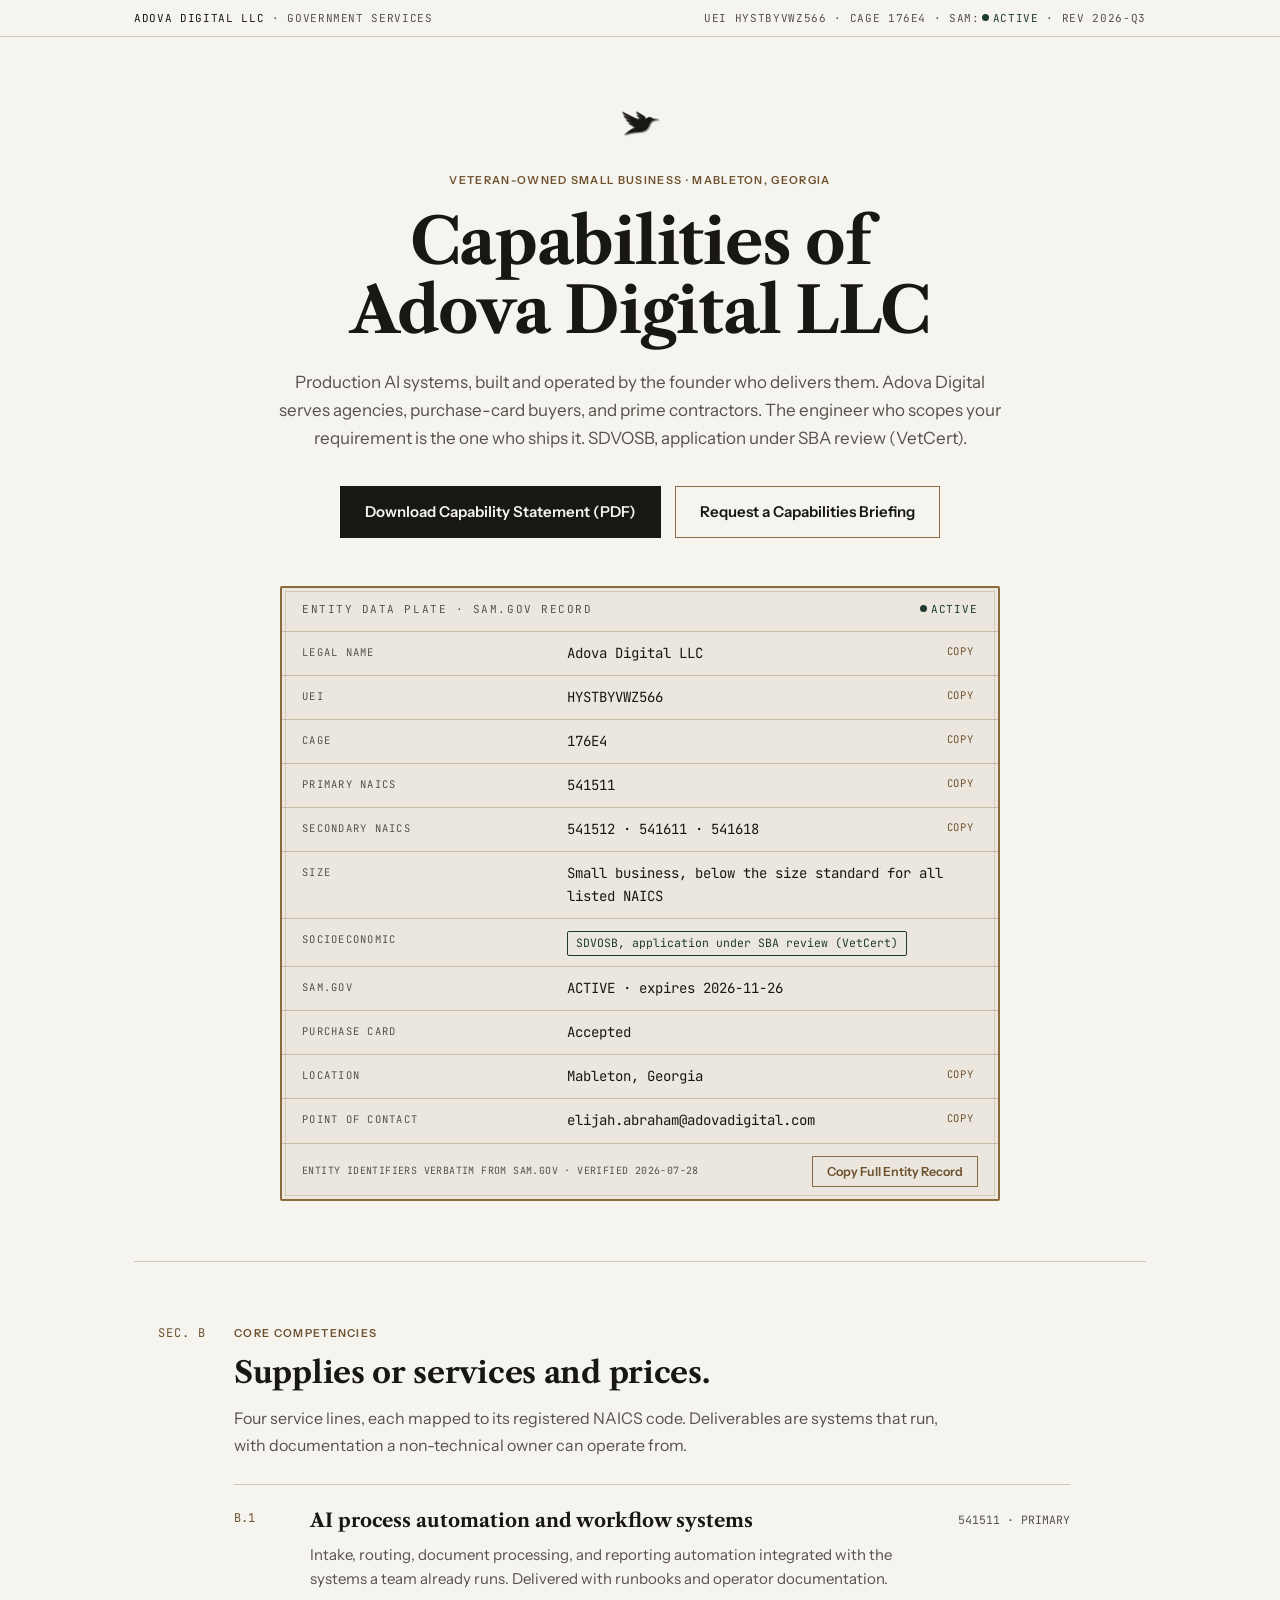
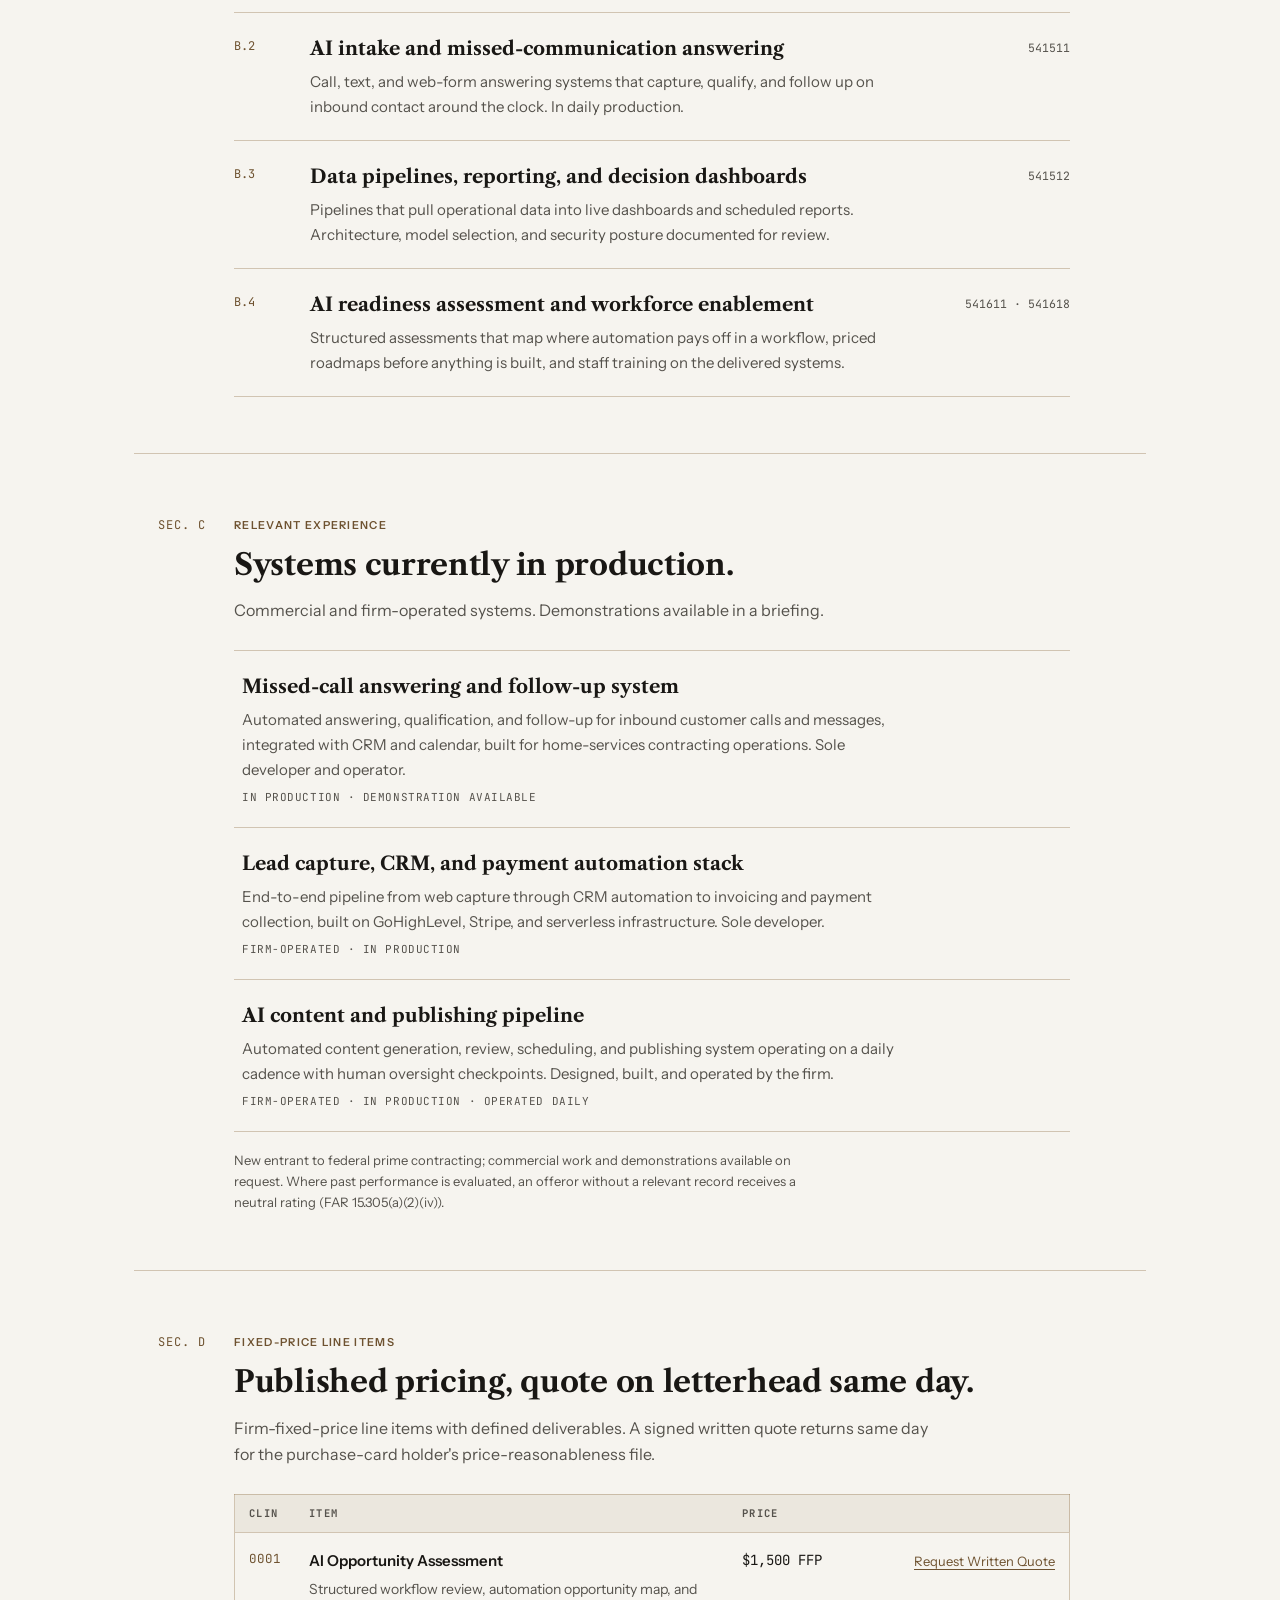
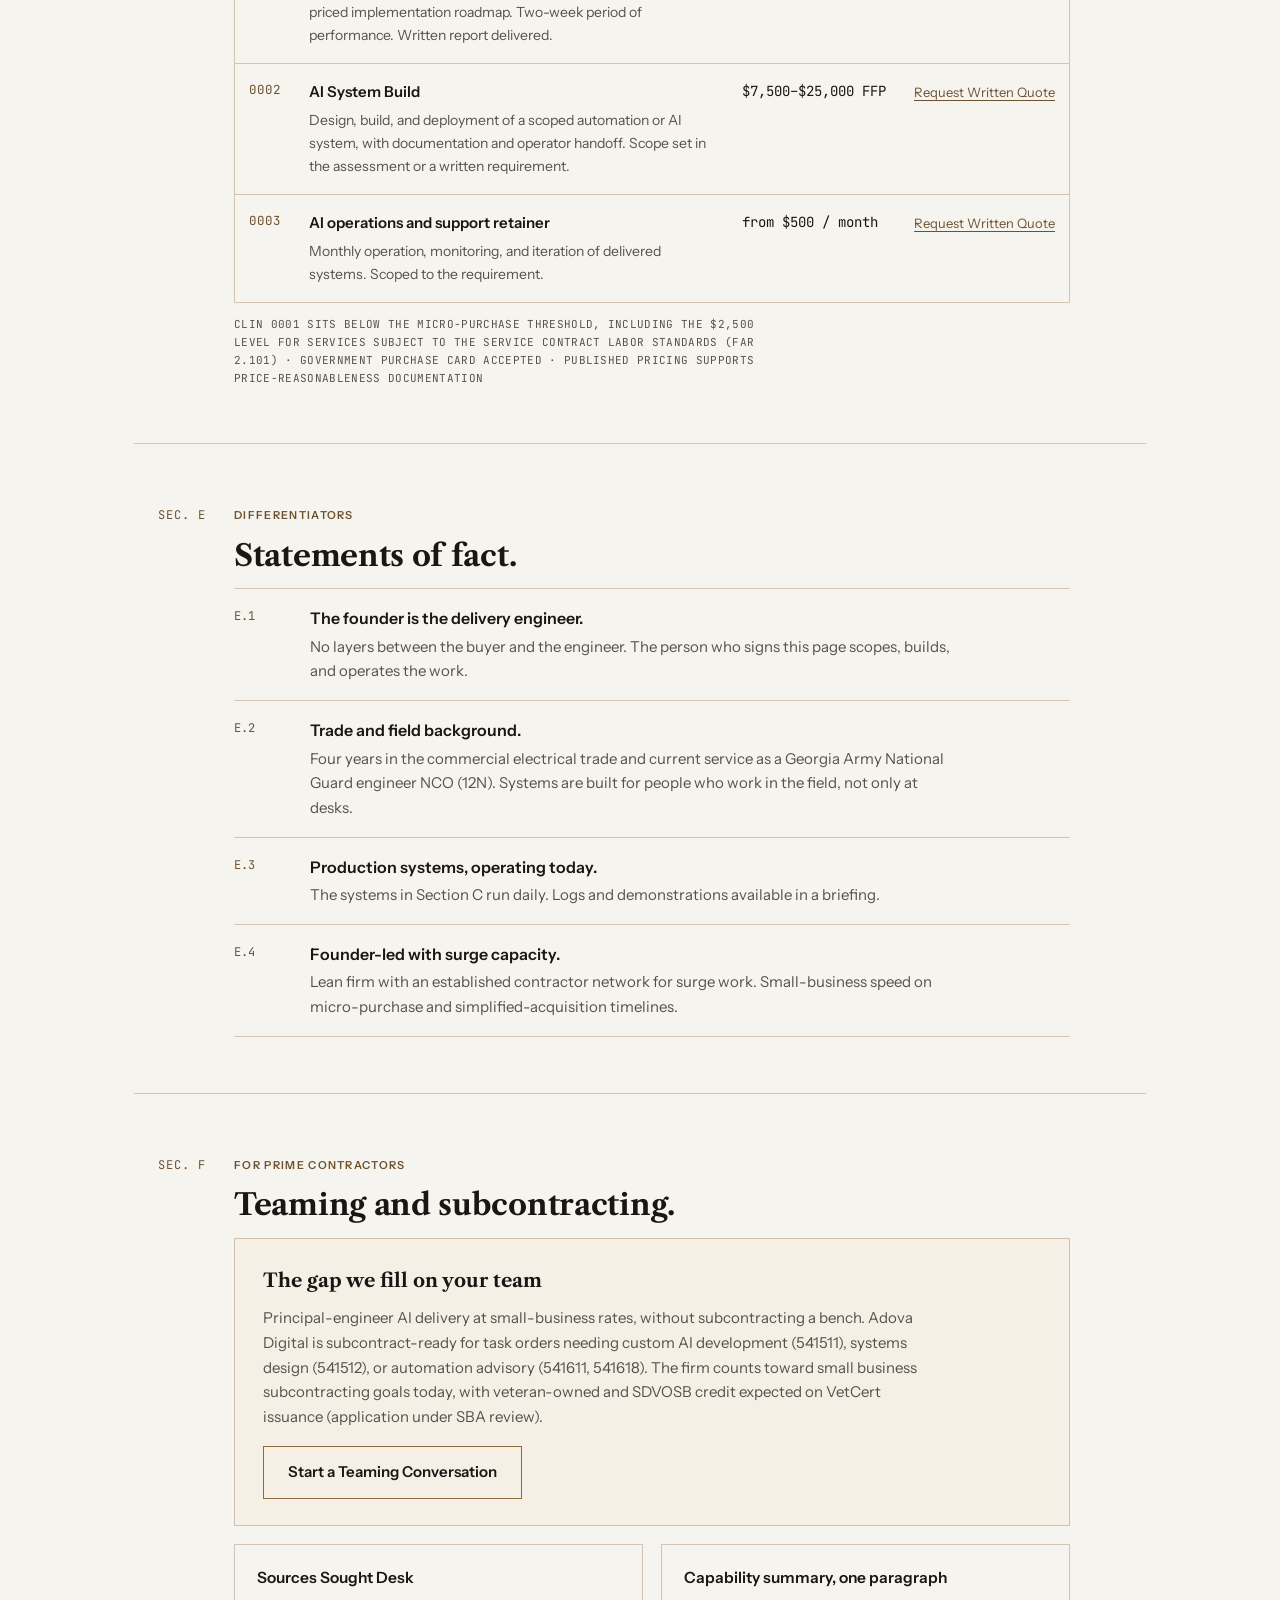
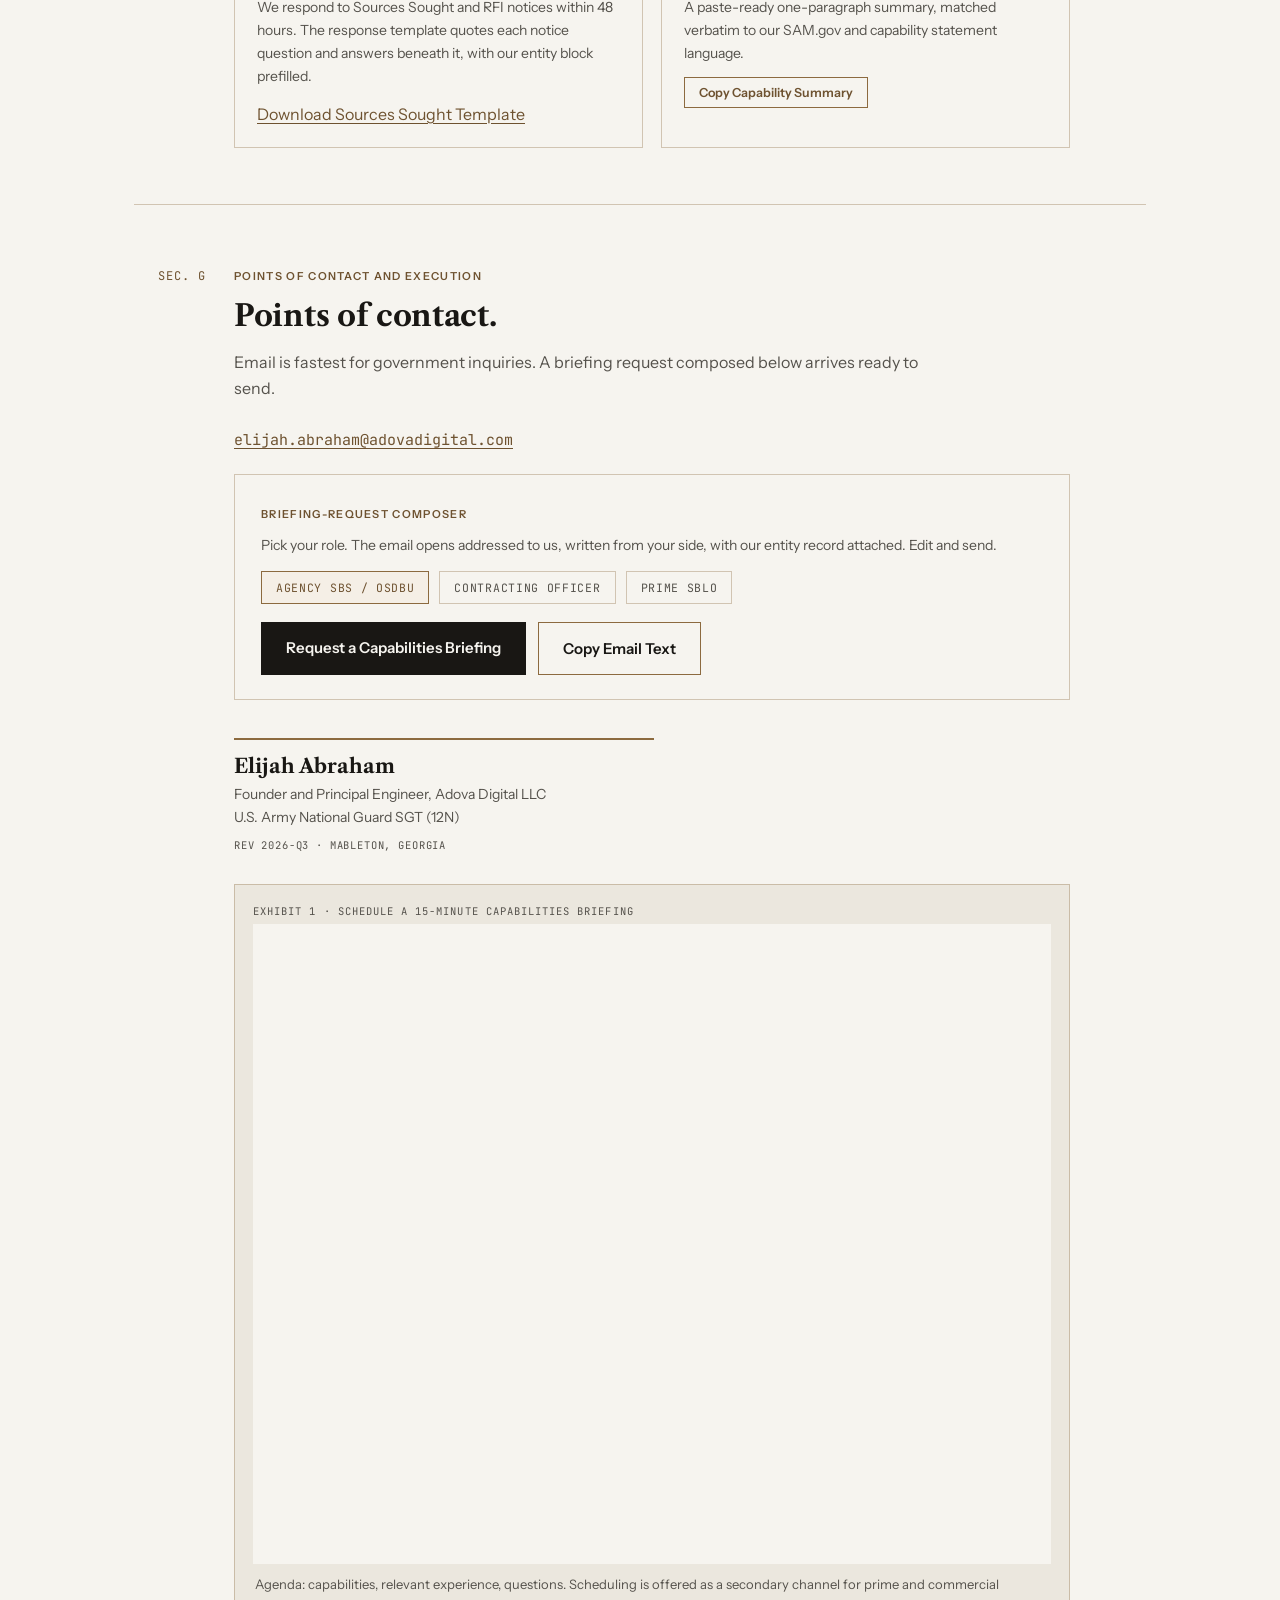
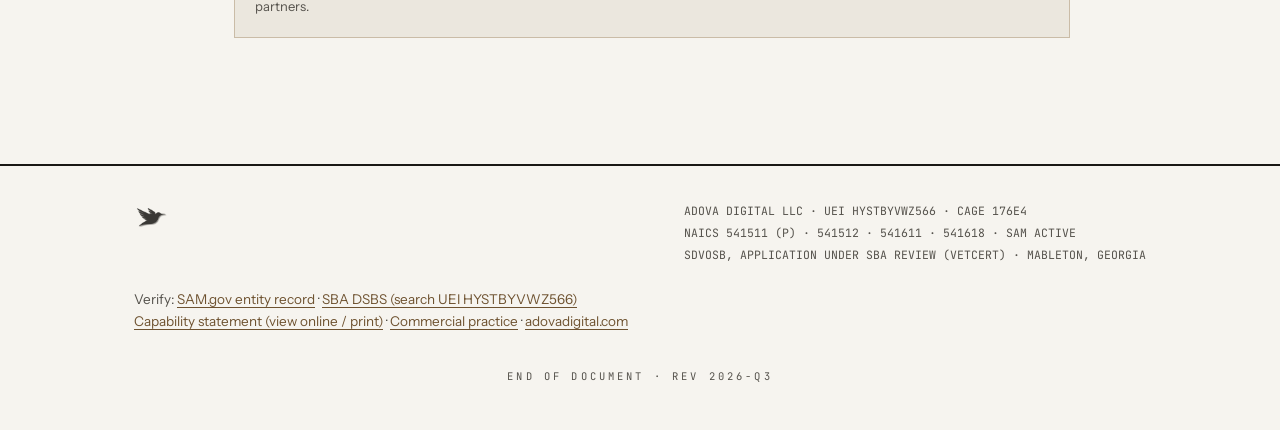
==== commit a8354e4f: "critique fixes: composer in visitor voice + recipient, honest experience labels, VOSB-goal claim cor" ====
--- a/index.html
+++ b/index.html
@@ -23,25 +23,28 @@
 *{margin:0;padding:0;box-sizing:border-box}
 html{scroll-behavior:smooth}
 body{background:var(--paper);color:var(--ink);font-family:"Instrument Sans",system-ui,sans-serif;font-size:16px;line-height:1.65;-webkit-font-smoothing:antialiased}
-a{color:var(--bronze);text-decoration:underline;text-underline-offset:3px;text-decoration-thickness:.5px}
-a:hover{color:var(--bronze-deep)}
-a:focus-visible,button:focus-visible{outline:2px solid var(--bronze);outline-offset:3px}
+a{color:var(--bronze-deep);text-decoration:underline;text-underline-offset:3px;text-decoration-thickness:.5px}
+a:hover{color:var(--ink)}
+a:focus-visible,button:focus-visible{outline:2px solid var(--bronze-deep);outline-offset:3px}
 .mono{font-family:"JetBrains Mono",ui-monospace,monospace}
 .serif{font-family:"Libre Caslon Text",Georgia,serif}
-.label{font-weight:600;font-size:.6875rem;letter-spacing:.12em;text-transform:uppercase;color:var(--bronze)}
+.label{font-weight:600;font-size:.6875rem;letter-spacing:.12em;text-transform:uppercase;color:var(--bronze-deep)}
+.skiplink{position:absolute;left:-9999px;top:0;background:var(--ink);color:var(--paper);padding:10px 16px;z-index:200}
+.skiplink:focus{left:0}
 
 /* ---- document-control bar ---- */
 .doccontrol{position:sticky;top:0;z-index:60;background:var(--paper);border-bottom:.5px solid var(--hairline)}
 .doccontrol .in{max-width:1060px;margin:0 auto;padding:9px 24px;display:flex;justify-content:space-between;gap:16px;flex-wrap:wrap;font-family:"JetBrains Mono",monospace;font-size:11px;letter-spacing:.06em;color:var(--ink)}
 .doccontrol .dim{color:var(--slate)}
 .samdot{display:inline-block;width:7px;height:7px;border-radius:50%;background:var(--green);vertical-align:1px;margin:0 4px 0 2px}
-@media (prefers-reduced-motion:no-preference){.samdot{animation:pulse 3s ease-in-out infinite}@keyframes pulse{0%,100%{opacity:1}50%{opacity:.35}}}
+@media (prefers-reduced-motion:no-preference){.samdot{animation:pulse 3s ease-in-out 3}@keyframes pulse{0%,100%{opacity:1}50%{opacity:.35}}}
+@media (max-width:600px){.doccontrol .m-hide{display:none}}
 
 /* ---- clause layout ---- */
 .sheet{max-width:1060px;margin:0 auto;padding:0 24px}
 .clause{display:grid;grid-template-columns:72px 1fr;gap:0 28px;padding:56px 0;border-top:.5px solid var(--hairline)}
 .clause:first-of-type{border-top:none}
-.cnum{font-family:"JetBrains Mono",monospace;font-size:12px;color:var(--bronze);letter-spacing:.08em;padding-top:6px;text-align:right}
+.cnum{font-family:"JetBrains Mono",monospace;font-size:12px;color:var(--bronze-deep);letter-spacing:.08em;padding-top:6px;text-align:right}
 .cbody{max-width:76ch}
 h2.sec{font-family:"Libre Caslon Text",serif;font-weight:700;font-size:clamp(22px,2.6vw,30px);letter-spacing:-.01em;margin:4px 0 8px}
 .secsub{color:var(--slate);margin-bottom:26px;max-width:64ch}
@@ -61,27 +64,36 @@
 
 /* ---- entity plate ---- */
 .plate{max-width:720px;margin:0 auto;background:var(--panel);border:2px solid var(--bronze);border-radius:2px;box-shadow:inset 0 0 0 3px var(--panel),inset 0 0 0 3.5px rgba(140,106,63,.5),0 1px 0 rgba(255,255,255,.6) inset}
-.plate-head{display:flex;justify-content:space-between;align-items:center;padding:12px 20px;border-bottom:.5px solid var(--hairline)}
+.plate-head{display:flex;justify-content:space-between;align-items:center;gap:10px;padding:12px 20px;border-bottom:.5px solid var(--hairline)}
 .plate-head .t{font-family:"JetBrains Mono",monospace;font-size:11px;letter-spacing:.14em;color:var(--slate)}
-.plate-head .status{font-family:"JetBrains Mono",monospace;font-size:11px;letter-spacing:.08em;color:var(--green)}
+.plate-head .t .m-hide2{display:inline}
+.plate-head .status{font-family:"JetBrains Mono",monospace;font-size:11px;letter-spacing:.08em;color:var(--green);white-space:nowrap}
 .plate table{width:100%;border-collapse:collapse}
 .plate td{padding:10px 20px;vertical-align:top;font-size:14px}
 .plate tr+tr td{border-top:.5px solid var(--hairline)}
 .plate td.k{font-family:"JetBrains Mono",monospace;font-size:10.5px;letter-spacing:.12em;color:var(--slate);text-transform:uppercase;width:37%;padding-top:12px}
-.plate td.v{font-family:"JetBrains Mono",monospace;color:var(--ink)}
+.plate td.v{font-family:"JetBrains Mono",monospace;color:var(--ink);overflow-wrap:anywhere}
 .plate td.v .chip{display:inline-block;border:1px solid var(--green);color:var(--green);font-size:11.5px;padding:2px 8px;border-radius:2px;margin-top:2px}
-.copybtn{float:right;background:none;border:none;cursor:pointer;font-family:"JetBrains Mono",monospace;font-size:10.5px;color:var(--bronze);letter-spacing:.08em;padding:2px 4px}
-.copybtn:hover{color:var(--bronze-deep)}
+.copybtn{float:right;background:none;border:none;cursor:pointer;font-family:"JetBrains Mono",monospace;font-size:10.5px;color:var(--bronze-deep);letter-spacing:.08em;padding:2px 4px}
+.copybtn:hover{color:var(--ink)}
 .copybtn.done{color:var(--green)}
 .plate-foot{display:flex;justify-content:space-between;align-items:center;gap:12px;flex-wrap:wrap;padding:12px 20px;border-top:.5px solid var(--hairline)}
 .plate-foot .note{font-family:"JetBrains Mono",monospace;font-size:10px;color:var(--slate);letter-spacing:.04em}
 .smallbtn{background:transparent;border:1px solid var(--bronze);color:var(--bronze-deep);font-family:"Instrument Sans",sans-serif;font-weight:600;font-size:12.5px;padding:7px 14px;cursor:pointer}
 .smallbtn:hover{background:var(--vellum)}
+@media (max-width:520px){
+  .plate td.k,.plate td.v{display:block;width:auto}
+  .plate td.k{padding:10px 16px 0}
+  .plate td.v{padding:2px 16px 10px;border-top:none !important}
+  .plate tr+tr td.k{border-top:.5px solid var(--hairline)}
+  .copybtn{float:none;margin-left:8px;vertical-align:baseline}
+  .plate-head .t .m-hide2{display:none}
+}
 
 /* ---- competencies ---- */
 .comp{border-top:.5px solid var(--hairline)}
 .comp .row{display:grid;grid-template-columns:56px 1fr auto;gap:0 20px;padding:20px 0;border-bottom:.5px solid var(--hairline)}
-.comp .n{font-family:"JetBrains Mono",monospace;font-size:12px;color:var(--bronze);padding-top:4px}
+.comp .n{font-family:"JetBrains Mono",monospace;font-size:12px;color:var(--bronze-deep);padding-top:4px}
 .comp h3{font-family:"Libre Caslon Text",serif;font-weight:700;font-size:19px;margin-bottom:6px}
 .comp p{color:var(--slate);font-size:15px;max-width:60ch}
 .comp .naics{font-family:"JetBrains Mono",monospace;font-size:11.5px;color:var(--slate);text-align:right;padding-top:6px;white-space:nowrap}
@@ -91,7 +103,7 @@
 .ledger .row{display:grid;grid-template-columns:1fr;gap:6px;padding:20px 8px;border-bottom:.5px solid var(--hairline);transition:background .2s}
 .ledger .row:first-child{border-top:.5px solid var(--hairline)}
 .ledger .row:hover{background:rgba(140,106,63,.04)}
-.ledger .name{font-family:"Libre Caslon Text",serif;font-weight:700;font-size:17px}
+.ledger .name{font-family:"Libre Caslon Text",serif;font-weight:700;font-size:19px}
 .ledger .scope{color:var(--slate);font-size:15px;max-width:66ch}
 .ledger .metaline{font-family:"JetBrains Mono",monospace;font-size:11px;color:var(--slate);letter-spacing:.05em}
 .footnote{color:var(--slate);font-size:13px;margin-top:18px;max-width:66ch}
@@ -100,7 +112,7 @@
 .clin{width:100%;border-collapse:collapse;border:.5px solid var(--hairline)}
 .clin thead th{background:var(--panel);font-family:"JetBrains Mono",monospace;font-size:10.5px;letter-spacing:.12em;color:var(--slate);text-transform:uppercase;text-align:left;padding:10px 14px;border-bottom:.5px solid var(--hairline)}
 .clin td{padding:16px 14px;vertical-align:top;border-bottom:.5px solid var(--hairline);font-size:15px}
-.clin td.num{font-family:"JetBrains Mono",monospace;font-size:12.5px;color:var(--bronze);white-space:nowrap}
+.clin td.num{font-family:"JetBrains Mono",monospace;font-size:12.5px;color:var(--bronze-deep);white-space:nowrap}
 .clin td.price{font-family:"JetBrains Mono",monospace;font-size:14px;white-space:nowrap}
 .clin .t{font-weight:600}
 .clin .d{color:var(--slate);font-size:14px;margin-top:4px;max-width:48ch}
@@ -111,7 +123,7 @@
 /* ---- diff list ---- */
 .diffs{list-style:none;border-top:.5px solid var(--hairline)}
 .diffs li{display:grid;grid-template-columns:56px 1fr;gap:0 20px;padding:16px 0;border-bottom:.5px solid var(--hairline)}
-.diffs .n{font-family:"JetBrains Mono",monospace;font-size:12px;color:var(--bronze);padding-top:2px}
+.diffs .n{font-family:"JetBrains Mono",monospace;font-size:12px;color:var(--bronze-deep);padding-top:2px}
 .diffs strong{display:block;font-weight:600;margin-bottom:3px}
 .diffs span{color:var(--slate);font-size:15px;max-width:64ch;display:block}
 
@@ -144,40 +156,37 @@
 .exhibit{border:.5px solid var(--hairline);background:var(--panel);padding:18px;margin-top:30px}
 .exhibit .cap{font-family:"JetBrains Mono",monospace;font-size:10.5px;letter-spacing:.1em;color:var(--slate);text-transform:uppercase;margin-bottom:4px}
 .exhibit .caption{font-size:13px;color:var(--slate);margin:10px 2px 2px}
-.exhibit iframe{width:100%;min-height:640px;border:none;background:var(--paper)}
-
-/* ---- footer ---- */
-footer{background:var(--ink);color:rgba(246,244,239,.85);margin-top:70px}
-footer .in{max-width:1060px;margin:0 auto;padding:52px 24px 40px}
-footer .cols{display:grid;grid-template-columns:1.2fr 1fr 1fr;gap:36px}
-footer .fmark{height:36px;opacity:.7;margin-bottom:14px;filter:invert(1) brightness(1.6)}
-footer .flabel{font-family:"JetBrains Mono",monospace;font-size:10px;letter-spacing:.14em;color:rgba(246,244,239,.45);text-transform:uppercase;margin-bottom:10px}
-footer p,footer li{font-size:13.5px;color:rgba(246,244,239,.55)}
-footer ul{list-style:none}
-footer li{padding:3px 0}
-footer a{color:rgba(246,244,239,.85)}
-footer a:hover{color:#fff}
-footer .entity{font-family:"JetBrains Mono",monospace;font-size:12px;line-height:1.9;color:rgba(246,244,239,.55);user-select:all}
-footer .end{font-family:"JetBrains Mono",monospace;text-align:center;font-size:10.5px;letter-spacing:.3em;color:rgba(246,244,239,.3);margin-top:44px}
-@media (max-width:760px){footer .cols{grid-template-columns:1fr}}
+.exhibit .placeholder{font-family:"JetBrains Mono",monospace;font-size:11px;letter-spacing:.06em;color:var(--slate);padding:34px 8px;text-align:center}
+.exhibit iframe{width:100%;min-height:640px;border:none;background:var(--paper);display:block}
+
+/* ---- colophon footer ---- */
+footer{border-top:2px solid var(--ink);margin-top:70px;background:var(--paper)}
+footer .in{max-width:1060px;margin:0 auto;padding:34px 24px 44px}
+footer .strip{display:flex;align-items:flex-start;gap:22px;flex-wrap:wrap;justify-content:space-between}
+footer .fmark{height:34px;opacity:.85}
+footer .entity{font-family:"JetBrains Mono",monospace;font-size:11.5px;line-height:1.9;color:var(--slate);user-select:all}
+footer .verify{font-size:13.5px;color:var(--slate)}
+footer .verify a{white-space:nowrap}
+footer .end{font-family:"JetBrains Mono",monospace;text-align:center;font-size:10.5px;letter-spacing:.3em;color:var(--slate);margin-top:36px}
 
 /* ---- toast ---- */
-#toast{position:fixed;bottom:24px;left:50%;transform:translateX(-50%) translateY(8px);background:var(--ink);color:var(--paper);font-family:"JetBrains Mono",monospace;font-size:11.5px;letter-spacing:.06em;padding:10px 18px;opacity:0;pointer-events:none;transition:opacity .25s,transform .25s;z-index:100}
+#toast{position:fixed;bottom:24px;left:50%;transform:translateX(-50%) translateY(8px);background:var(--ink);color:var(--paper);font-family:"JetBrains Mono",monospace;font-size:11.5px;letter-spacing:.06em;padding:10px 18px;opacity:0;pointer-events:none;transition:opacity .25s,transform .25s;z-index:100;max-width:90vw;text-align:center}
 #toast.show{opacity:1;transform:translateX(-50%) translateY(0)}
 
-/* ---- reveals ---- */
+/* ---- reveals (armed only when JS is confirmed running; .on restores) ---- */
 @media (prefers-reduced-motion:no-preference){
-  .reveal{opacity:0;transform:translateY(6px);transition:opacity .55s ease,transform .55s ease}
-  .reveal.on{opacity:1;transform:none}
+  html.js .reveal{opacity:0;transform:translateY(6px);transition:opacity .55s ease,transform .55s ease}
+  html.js .reveal.on{opacity:1;transform:none}
 }
 </style>
 </head>
 <body>
+<a class="skiplink" href="#cover">Skip to content</a>
 
 <div class="doccontrol">
   <div class="in">
-    <span>ADOVA DIGITAL LLC <span class="dim">&middot; GOVERNMENT SERVICES</span></span>
-    <span class="dim">UEI HYSTBYVWZ566 &middot; CAGE 176E4 &middot; SAM:<span class="samdot" aria-hidden="true"></span><span style="color:var(--green)">ACTIVE</span> &middot; REV 2026-Q3</span>
+    <span>ADOVA DIGITAL LLC <span class="dim m-hide">&middot; GOVERNMENT SERVICES</span></span>
+    <span class="dim">UEI HYSTBYVWZ566 <span class="m-hide">&middot; CAGE 176E4</span> &middot; SAM:<span class="samdot" aria-hidden="true"></span><span style="color:var(--green)">ACTIVE</span><span class="m-hide"> &middot; REV 2026-Q3</span></span>
   </div>
 </div>
 
@@ -185,33 +194,35 @@
 
 <!-- SECTION A · COVER -->
 <section class="cover reveal" id="cover" aria-label="Cover">
-  <img class="mark" src="/logo-hummingbird.png" alt="Adova Digital hummingbird mark" />
+  <img class="mark" src="/logo-ink.png" alt="Adova Digital hummingbird mark" />
   <span class="label kicker">Veteran-owned small business &middot; Mableton, Georgia</span>
   <h1>Capabilities of Adova&nbsp;Digital&nbsp;LLC</h1>
   <p class="sub">Production AI systems, built and operated by the founder who delivers them. Adova Digital serves agencies, purchase-card buyers, and prime contractors. The engineer who scopes your requirement is the one who ships it. SDVOSB, application under SBA review (VetCert).</p>
   <div class="cta-row">
-    <a class="btn" href="/capability-statement.html">Download Capability Statement (PDF)</a>
+    <a class="btn" href="/downloads/adova-digital-capability-statement-UEI-HYSTBYVWZ566.pdf" download>Download Capability Statement (PDF)</a>
     <a class="btn ghost" href="#contact">Request a Capabilities Briefing</a>
   </div>
 
-  <aside class="plate reveal" aria-label="Entity data plate, values verbatim from SAM.gov">
+  <aside class="plate reveal" aria-label="Entity data plate">
     <div class="plate-head">
-      <span class="t">ENTITY DATA PLATE &middot; SAM.GOV RECORD</span>
+      <span class="t">ENTITY DATA PLATE<span class="m-hide2"> &middot; SAM.GOV RECORD</span></span>
       <span class="status"><span class="samdot" aria-hidden="true"></span>ACTIVE</span>
     </div>
     <table>
-      <tr><td class="k">Legal name</td><td class="v">Adova Digital LLC <button class="copybtn" data-copy="legalName" aria-label="Copy legal name">COPY</button></td></tr>
-      <tr><td class="k">UEI</td><td class="v">HYSTBYVWZ566 <button class="copybtn" data-copy="uei" aria-label="Copy UEI">COPY</button></td></tr>
-      <tr><td class="k">CAGE</td><td class="v">176E4 <button class="copybtn" data-copy="cage" aria-label="Copy CAGE">COPY</button></td></tr>
-      <tr><td class="k">Primary NAICS</td><td class="v">541511 <button class="copybtn" data-copy="naicsPrimary" aria-label="Copy primary NAICS">COPY</button></td></tr>
-      <tr><td class="k">Secondary NAICS</td><td class="v">541512 &middot; 541611 &middot; 541618 <button class="copybtn" data-copy="naicsSecondary" aria-label="Copy secondary NAICS">COPY</button></td></tr>
+      <tr><td class="k">Legal name</td><td class="v">Adova Digital LLC <button class="copybtn" data-copy="legalName" data-sam="1" aria-label="Copy legal name">COPY</button></td></tr>
+      <tr><td class="k">UEI</td><td class="v">HYSTBYVWZ566 <button class="copybtn" data-copy="uei" data-sam="1" aria-label="Copy UEI">COPY</button></td></tr>
+      <tr><td class="k">CAGE</td><td class="v">176E4 <button class="copybtn" data-copy="cage" data-sam="1" aria-label="Copy CAGE">COPY</button></td></tr>
+      <tr><td class="k">Primary NAICS</td><td class="v">541511 <button class="copybtn" data-copy="naicsPrimary" data-sam="1" aria-label="Copy primary NAICS">COPY</button></td></tr>
+      <tr><td class="k">Secondary NAICS</td><td class="v">541512 &middot; 541611 &middot; 541618 <button class="copybtn" data-copy="naicsSecondary" data-sam="1" aria-label="Copy secondary NAICS">COPY</button></td></tr>
+      <tr><td class="k">Size</td><td class="v">Small business, below the size standard for all listed NAICS</td></tr>
       <tr><td class="k">Socioeconomic</td><td class="v"><span class="chip">SDVOSB, application under SBA review (VetCert)</span></td></tr>
-      <tr><td class="k">SAM.gov</td><td class="v">ACTIVE &middot; renewal 2026-11-26</td></tr>
-      <tr><td class="k">Location</td><td class="v">Mableton, Georgia <button class="copybtn" data-copy="location" aria-label="Copy location">COPY</button></td></tr>
+      <tr><td class="k">SAM.gov</td><td class="v">ACTIVE &middot; expires 2026-11-26</td></tr>
+      <tr><td class="k">Purchase card</td><td class="v">Accepted</td></tr>
+      <tr><td class="k">Location</td><td class="v">Mableton, Georgia <button class="copybtn" data-copy="location" data-sam="1" aria-label="Copy location">COPY</button></td></tr>
       <tr><td class="k">Point of contact</td><td class="v">elijah.abraham@adovadigital.com <button class="copybtn" data-copy="email" aria-label="Copy email">COPY</button></td></tr>
     </table>
     <div class="plate-foot">
-      <span class="note">VALUES VERBATIM FROM SAM.GOV &middot; VERIFIED 2026-07-28</span>
+      <span class="note">ENTITY IDENTIFIERS VERBATIM FROM SAM.GOV &middot; VERIFIED 2026-07-28</span>
       <button class="smallbtn" id="copyRecord">Copy Full Entity Record</button>
     </div>
   </aside>
@@ -221,7 +232,7 @@
 <section class="clause reveal" id="capabilities" aria-labelledby="secB">
   <div class="cnum">SEC. B</div>
   <div class="cbody">
-    <span class="label">Section B &middot; Core competencies</span>
+    <span class="label">Core competencies</span>
     <h2 class="sec" id="secB">Supplies or services and prices.</h2>
     <p class="secsub">Four service lines, each mapped to its registered NAICS code. Deliverables are systems that run, with documentation a non-technical owner can operate from.</p>
     <div class="comp">
@@ -232,7 +243,7 @@
       </div>
       <div class="row">
         <span class="n">B.2</span>
-        <div><h3>AI intake and missed-communication answering</h3><p>Call, text, and web-form answering systems that capture, qualify, and follow up on inbound contact around the clock. In production for commercial clients today.</p></div>
+        <div><h3>AI intake and missed-communication answering</h3><p>Call, text, and web-form answering systems that capture, qualify, and follow up on inbound contact around the clock. In daily production.</p></div>
         <span class="naics">541511</span>
       </div>
       <div class="row">
@@ -253,27 +264,27 @@
 <section class="clause reveal" id="experience" aria-labelledby="secC">
   <div class="cnum">SEC. C</div>
   <div class="cbody">
-    <span class="label">Section C &middot; Relevant experience</span>
+    <span class="label">Relevant experience</span>
     <h2 class="sec" id="secC">Systems currently in production.</h2>
-    <p class="secsub">Commercial engagements. Client references available on request.</p>
+    <p class="secsub">Commercial and firm-operated systems. Demonstrations available in a briefing.</p>
     <div class="ledger">
       <div class="row">
         <div class="name">Missed-call answering and follow-up system</div>
-        <p class="scope">Home-services contracting firm. Automated answering, qualification, and follow-up for inbound customer calls and messages, integrated with the firm's CRM and calendar. Sole developer and operator.</p>
-        <span class="metaline">COMMERCIAL &middot; IN PRODUCTION &middot; REFERENCE ON REQUEST</span>
+        <p class="scope">Automated answering, qualification, and follow-up for inbound customer calls and messages, integrated with CRM and calendar, built for home-services contracting operations. Sole developer and operator.</p>
+        <span class="metaline">IN PRODUCTION &middot; DEMONSTRATION AVAILABLE</span>
       </div>
       <div class="row">
         <div class="name">Lead capture, CRM, and payment automation stack</div>
-        <p class="scope">Small-business services firm. End-to-end pipeline from web capture through CRM automation to invoicing and payment collection, built on GoHighLevel, Stripe, and serverless infrastructure. Sole developer.</p>
-        <span class="metaline">COMMERCIAL &middot; IN PRODUCTION &middot; REFERENCE ON REQUEST</span>
+        <p class="scope">End-to-end pipeline from web capture through CRM automation to invoicing and payment collection, built on GoHighLevel, Stripe, and serverless infrastructure. Sole developer.</p>
+        <span class="metaline">FIRM-OPERATED &middot; IN PRODUCTION</span>
       </div>
       <div class="row">
         <div class="name">AI content and publishing pipeline</div>
         <p class="scope">Automated content generation, review, scheduling, and publishing system operating on a daily cadence with human oversight checkpoints. Designed, built, and operated by the firm.</p>
-        <span class="metaline">COMMERCIAL &middot; IN PRODUCTION &middot; OPERATED DAILY</span>
-      </div>
-    </div>
-    <p class="footnote">Note on federal past performance: Adova Digital has not yet held a federal prime contract. Under FAR 15.305(a)(2)(iv), an offeror without a record of relevant past performance may not be evaluated favorably or unfavorably on past performance.</p>
+        <span class="metaline">FIRM-OPERATED &middot; IN PRODUCTION &middot; OPERATED DAILY</span>
+      </div>
+    </div>
+    <p class="footnote">New entrant to federal prime contracting; commercial work and demonstrations available on request. Where past performance is evaluated, an offeror without a relevant record receives a neutral rating (FAR 15.305(a)(2)(iv)).</p>
   </div>
 </section>
 
@@ -281,7 +292,7 @@
 <section class="clause reveal" id="pricing" aria-labelledby="secD">
   <div class="cnum">SEC. D</div>
   <div class="cbody">
-    <span class="label">Section D &middot; Fixed-price line items</span>
+    <span class="label">Fixed-price line items</span>
     <h2 class="sec" id="secD">Published pricing, quote on letterhead same day.</h2>
     <p class="secsub">Firm-fixed-price line items with defined deliverables. A signed written quote returns same day for the purchase-card holder's price-reasonableness file.</p>
     <table class="clin">
@@ -297,17 +308,17 @@
           <td class="num">0002</td>
           <td><span class="t">AI System Build</span><p class="d">Design, build, and deployment of a scoped automation or AI system, with documentation and operator handoff. Scope set in the assessment or a written requirement.</p></td>
           <td class="price">$7,500&ndash;$25,000 FFP</td>
-          <td><a class="quote" href="mailto:elijah.abraham@adovadigital.com?subject=Written%20Quote%20Request%2C%20CLIN%200002%2C%20AI%20System%20Build%2C%20Adova%20Digital%20LLC">Request Written Quote</a></td>
+          <td><a class="quote" href="mailto:elijah.abraham@adovadigital.com?subject=Written%20Quote%20Request%2C%20CLIN%200002%2C%20AI%20System%20Build%2C%20Adova%20Digital%20LLC&body=Requesting%20a%20written%20quote%20for%20CLIN%200002%2C%20AI%20System%20Build%20(%247%2C500%20to%20%2425%2C000%20firm-fixed-price%2C%20scope-dependent).%0A%0ARequirement%20summary%3A%20%0A%0AEntity%3A%20Adova%20Digital%20LLC%20%C2%B7%20UEI%20HYSTBYVWZ566%20%C2%B7%20CAGE%20176E4">Request Written Quote</a></td>
         </tr>
         <tr>
           <td class="num">0003</td>
           <td><span class="t">AI operations and support retainer</span><p class="d">Monthly operation, monitoring, and iteration of delivered systems. Scoped to the requirement.</p></td>
           <td class="price">from $500 / month</td>
-          <td><a class="quote" href="mailto:elijah.abraham@adovadigital.com?subject=Written%20Quote%20Request%2C%20CLIN%200003%2C%20AI%20Operations%20Retainer%2C%20Adova%20Digital%20LLC">Request Written Quote</a></td>
+          <td><a class="quote" href="mailto:elijah.abraham@adovadigital.com?subject=Written%20Quote%20Request%2C%20CLIN%200003%2C%20AI%20Operations%20Retainer%2C%20Adova%20Digital%20LLC&body=Requesting%20a%20written%20quote%20for%20CLIN%200003%2C%20AI%20operations%20and%20support%20retainer%20(from%20%24500%20per%20month%2C%20scoped%20to%20requirement).%0A%0ASystems%20in%20scope%3A%20%0A%0AEntity%3A%20Adova%20Digital%20LLC%20%C2%B7%20UEI%20HYSTBYVWZ566%20%C2%B7%20CAGE%20176E4">Request Written Quote</a></td>
         </tr>
       </tbody>
     </table>
-    <p class="clin-note">CLIN 0001 SITS BELOW THE $2,500 SERVICES MICRO-PURCHASE THRESHOLD &middot; GOVERNMENT PURCHASE CARD ACCEPTED &middot; PUBLISHED PRICING SUPPORTS PRICE-REASONABLENESS DOCUMENTATION</p>
+    <p class="clin-note">CLIN 0001 SITS BELOW THE MICRO-PURCHASE THRESHOLD, INCLUDING THE $2,500 LEVEL FOR SERVICES SUBJECT TO THE SERVICE CONTRACT LABOR STANDARDS (FAR 2.101) &middot; GOVERNMENT PURCHASE CARD ACCEPTED &middot; PUBLISHED PRICING SUPPORTS PRICE-REASONABLENESS DOCUMENTATION</p>
   </div>
 </section>
 
@@ -315,12 +326,12 @@
 <section class="clause reveal" id="differentiators" aria-labelledby="secE">
   <div class="cnum">SEC. E</div>
   <div class="cbody">
-    <span class="label">Section E &middot; Differentiators</span>
+    <span class="label">Differentiators</span>
     <h2 class="sec" id="secE">Statements of fact.</h2>
     <ul class="diffs">
-      <li><span class="n">E.1</span><div><strong>The founder is the delivery engineer.</strong><span>No bench, no markup on subcontracted labor. The person who signs this page scopes, builds, and operates the work.</span></div></li>
+      <li><span class="n">E.1</span><div><strong>The founder is the delivery engineer.</strong><span>No layers between the buyer and the engineer. The person who signs this page scopes, builds, and operates the work.</span></div></li>
       <li><span class="n">E.2</span><div><strong>Trade and field background.</strong><span>Four years in the commercial electrical trade and current service as a Georgia Army National Guard engineer NCO (12N). Systems are built for people who work in the field, not only at desks.</span></div></li>
-      <li><span class="n">E.3</span><div><strong>Production systems, operating today.</strong><span>The systems in Section C run daily for commercial clients. This is delivery experience, not a services brochure.</span></div></li>
+      <li><span class="n">E.3</span><div><strong>Production systems, operating today.</strong><span>The systems in Section C run daily. Logs and demonstrations available in a briefing.</span></div></li>
       <li><span class="n">E.4</span><div><strong>Founder-led with surge capacity.</strong><span>Lean firm with an established contractor network for surge work. Small-business speed on micro-purchase and simplified-acquisition timelines.</span></div></li>
     </ul>
   </div>
@@ -330,12 +341,12 @@
 <section class="clause reveal" id="teaming" aria-labelledby="secF">
   <div class="cnum">SEC. F</div>
   <div class="cbody">
-    <span class="label">Section F &middot; For prime contractors</span>
+    <span class="label">For prime contractors</span>
     <h2 class="sec" id="secF">Teaming and subcontracting.</h2>
     <div class="tint">
       <h3>The gap we fill on your team</h3>
-      <p>Senior-level AI engineering at small-business rates, without subcontracting a bench. Adova Digital is subcontract-ready for task orders needing custom AI development (541511), systems design (541512), or automation advisory (541611, 541618), and counts toward veteran-owned goals today, with SDVOSB credit expected on VetCert issuance (application under SBA review).</p>
-      <div style="margin-top:16px"><a class="btn ghost" href="mailto:elijah.abraham@adovadigital.com?subject=Teaming%20Inquiry%2C%20Adova%20Digital%20LLC%2C%20SDVOSB%20(under%20SBA%20review)%2C%20UEI%20HYSTBYVWZ566&body=We%20are%20evaluating%20Adova%20Digital%20LLC%20for%20a%20teaming%20or%20subcontract%20role.%0A%0APrime%20contract%20or%20pursuit%3A%20%0ANAICS%20%2F%20scope%3A%20%0ATimeline%3A%20">Start a Teaming Conversation</a></div>
+      <p>Principal-engineer AI delivery at small-business rates, without subcontracting a bench. Adova Digital is subcontract-ready for task orders needing custom AI development (541511), systems design (541512), or automation advisory (541611, 541618). The firm counts toward small business subcontracting goals today, with veteran-owned and SDVOSB credit expected on VetCert issuance (application under SBA review).</p>
+      <div style="margin-top:16px"><a class="btn ghost" href="mailto:elijah.abraham@adovadigital.com?subject=Teaming%20Inquiry%2C%20Adova%20Digital%20LLC%2C%20UEI%20HYSTBYVWZ566&body=We%20are%20evaluating%20Adova%20Digital%20LLC%20for%20a%20teaming%20or%20subcontract%20role.%0A%0APrime%20contract%20or%20pursuit%3A%20%0ANAICS%20%2F%20scope%3A%20%0ATimeline%3A%20">Start a Teaming Conversation</a></div>
     </div>
     <div class="tools">
       <div class="toolcard">
@@ -345,7 +356,7 @@
       </div>
       <div class="toolcard">
         <h4>Capability summary, one paragraph</h4>
-        <p>The paste-ready summary reviewers actually use, matched verbatim to our SAM.gov and capability statement language.</p>
+        <p>A paste-ready one-paragraph summary, matched verbatim to our SAM.gov and capability statement language.</p>
         <button class="smallbtn" id="copySummary">Copy Capability Summary</button>
       </div>
     </div>
@@ -356,16 +367,15 @@
 <section class="clause reveal" id="contact" aria-labelledby="secG">
   <div class="cnum">SEC. G</div>
   <div class="cbody">
-    <span class="label">Section G &middot; Points of contact and execution</span>
-    <h2 class="sec" id="secG">Start the conversation.</h2>
+    <span class="label">Points of contact and execution</span>
+    <h2 class="sec" id="secG">Points of contact.</h2>
     <p class="secsub">Email is fastest for government inquiries. A briefing request composed below arrives ready to send.</p>
 
     <p class="pocline"><a href="mailto:elijah.abraham@adovadigital.com">elijah.abraham@adovadigital.com</a></p>
-    <p class="pocline"><a href="tel:+14044451257">(404) 445-1257</a></p>
 
     <div class="composer">
       <span class="label">Briefing-request composer</span>
-      <p style="color:var(--slate);font-size:14px;margin-top:8px">Pick your role. The email is assembled with our entity record, a two-sentence capability summary, and a fifteen-minute ask.</p>
+      <p style="color:var(--slate);font-size:14px;margin-top:8px">Pick your role. The email opens addressed to us, written from your side, with our entity record attached. Edit and send.</p>
       <div class="opts" role="group" aria-label="Select your role">
         <button class="opt" data-aud="sbs" aria-pressed="true">AGENCY SBS / OSDBU</button>
         <button class="opt" data-aud="co" aria-pressed="false">CONTRACTING OFFICER</button>
@@ -385,9 +395,9 @@
     </div>
 
     <div class="exhibit" id="bookingExhibit">
-      <div class="cap">Exhibit 1 &middot; Schedule: 15-minute capabilities briefing (agenda: capabilities, relevant experience, questions)</div>
-      <div id="bookingSlot" style="min-height:640px"></div>
-      <p class="caption">Email is fastest for government inquiries; scheduling is offered for prime and commercial partners.</p>
+      <div class="cap">Exhibit 1 &middot; Schedule a 15-minute capabilities briefing</div>
+      <div id="bookingSlot"><p class="placeholder">EXHIBIT LOADING &middot; IF THIS PANEL DOES NOT RENDER ON YOUR NETWORK, <a href="mailto:elijah.abraham@adovadigital.com">EMAIL</a> IS THE PRIMARY CHANNEL</p></div>
+      <p class="caption">Agenda: capabilities, relevant experience, questions. Scheduling is offered as a secondary channel for prime and commercial partners.</p>
     </div>
   </div>
 </section>
@@ -396,23 +406,10 @@
 
 <footer>
   <div class="in">
-    <div class="cols">
-      <div>
-        <img class="fmark" src="/logo-hummingbird.png" alt="" aria-hidden="true" />
-        <p>Adova Digital LLC is a veteran-owned AI systems firm. Commercial practice: <a href="https://synapse.adovadigital.com">Adova Synapse</a>. Parent: <a href="https://www.adovadigital.com">adovadigital.com</a>.</p>
-      </div>
-      <div>
-        <div class="flabel">Verify this record</div>
-        <ul>
-          <li><a href="https://sam.gov/search/?keywords=HYSTBYVWZ566" target="_blank" rel="noopener noreferrer">SAM.gov entity record</a></li>
-          <li><a href="https://dsbs.sba.gov" target="_blank" rel="noopener noreferrer">SBA Dynamic Small Business Search</a></li>
-          <li><a href="/capability-statement.html">Capability statement (print / PDF)</a></li>
-        </ul>
-      </div>
-      <div>
-        <div class="flabel">Entity record</div>
-        <p class="entity">ADOVA DIGITAL LLC<br/>UEI HYSTBYVWZ566 &middot; CAGE 176E4<br/>NAICS 541511 (P) &middot; 541512 &middot; 541611 &middot; 541618<br/>MABLETON, GEORGIA &middot; SAM ACTIVE<br/>SDVOSB, APPLICATION UNDER SBA REVIEW</p>
-      </div>
+    <div class="strip">
+      <img class="fmark" src="/logo-ink.png" alt="" aria-hidden="true" />
+      <p class="entity">ADOVA DIGITAL LLC &middot; UEI HYSTBYVWZ566 &middot; CAGE 176E4<br/>NAICS 541511 (P) &middot; 541512 &middot; 541611 &middot; 541618 &middot; SAM ACTIVE<br/>SDVOSB, APPLICATION UNDER SBA REVIEW (VETCERT) &middot; MABLETON, GEORGIA</p>
+      <p class="verify">Verify: <a href="https://sam.gov/search/?keywords=HYSTBYVWZ566" target="_blank" rel="noopener noreferrer">SAM.gov entity record</a> &middot; <a href="https://dsbs.sba.gov" target="_blank" rel="noopener noreferrer">SBA DSBS (search UEI HYSTBYVWZ566)</a><br/><a href="/capability-statement.html">Capability statement (view online / print)</a> &middot; <a href="https://synapse.adovadigital.com">Commercial practice</a> &middot; <a href="https://www.adovadigital.com">adovadigital.com</a></p>
     </div>
     <div class="end">END OF DOCUMENT &middot; REV 2026-Q3</div>
   </div>
@@ -428,11 +425,11 @@
   cage: "176E4",
   naicsPrimary: "541511",
   naicsSecondary: "541512, 541611, 541618",
+  size: "Small business, below the size standard for all listed NAICS",
   status: "SDVOSB, application under SBA review (VetCert)",
-  sam: "Active, renewal 2026-11-26",
+  sam: "Active, expires 2026-11-26",
   location: "Mableton, Georgia",
   email: "elijah.abraham@adovadigital.com",
-  phone: "(404) 445-1257",
   poc: "Elijah Abraham, Founder and Principal Engineer",
   verified: "2026-07-28",
   site: "https://edu.adovadigital.com",
@@ -465,7 +462,8 @@
 }
 
 document.querySelectorAll('.copybtn').forEach(b=>{
-  b.addEventListener('click', ()=>copyText(ENTITY[b.dataset.copy], 'COPIED, MATCHES SAM.GOV RECORD', b));
+  const msg = b.dataset.sam ? 'COPIED, MATCHES SAM.GOV RECORD' : 'COPIED';
+  b.addEventListener('click', ()=>copyText(ENTITY[b.dataset.copy], msg, b));
 });
 
 document.getElementById('copyRecord').addEventListener('click', ()=>{
@@ -475,31 +473,31 @@
     'CAGE: ' + ENTITY.cage,
     'PRIMARY NAICS: ' + ENTITY.naicsPrimary,
     'SECONDARY NAICS: ' + ENTITY.naicsSecondary,
+    'SIZE: ' + ENTITY.size,
     'SOCIOECONOMIC: ' + ENTITY.status,
     'SAM.GOV: ' + ENTITY.sam,
     'LOCATION: ' + ENTITY.location,
     'POC: ' + ENTITY.poc,
     'EMAIL: ' + ENTITY.email,
-    'PHONE: ' + ENTITY.phone,
     'CAPABILITY STATEMENT: ' + ENTITY.capstate
   ].join('\n');
-  copyText(rec, 'COPIED, MATCHES SAM.GOV RECORD, VERIFIED ' + ENTITY.verified);
+  copyText(rec, 'ENTITY RECORD COPIED, IDENTIFIERS VERIFIED ' + ENTITY.verified);
 });
 
-const SUMMARY = "Adova Digital LLC (UEI HYSTBYVWZ566, CAGE 176E4) is a veteran-owned AI systems firm in Mableton, Georgia. SDVOSB, application under SBA review (VetCert). Under primary NAICS 541511 (with 541512, 541611, 541618) the firm designs, builds, and operates AI process automation, intake and missed-communication answering systems, data pipelines and dashboards, and AI readiness assessments. Systems are in daily commercial production; the founder is the delivery engineer. Firm-fixed-price line items start at $1,500, below the services micro-purchase threshold, and a signed quote returns same day. Capability statement: https://edu.adovadigital.com/capability-statement.html";
+const SUMMARY = "Adova Digital LLC (UEI HYSTBYVWZ566, CAGE 176E4) is a veteran-owned AI systems firm in Mableton, Georgia. SDVOSB, application under SBA review (VetCert). Under primary NAICS 541511 (with 541512, 541611, 541618) the firm designs, builds, and operates AI process automation, intake and missed-communication answering systems, data pipelines and dashboards, and AI readiness assessments. Systems are in daily production; the founder is the delivery engineer. Firm-fixed-price line items start at $1,500, below the micro-purchase threshold, and a signed quote returns same day. Capability statement: https://edu.adovadigital.com/capability-statement.html";
 document.getElementById('copySummary').addEventListener('click', ()=>copyText(SUMMARY, 'CAPABILITY SUMMARY COPIED'));
 
-/* briefing composer */
+/* briefing composer: written in the VISITOR'S voice, addressed to Adova */
 const BODIES = {
-  sbs: "Good morning,\n\nAdova Digital LLC is a veteran-owned AI systems firm in Mableton, Georgia (UEI HYSTBYVWZ566, CAGE 176E4, primary NAICS 541511). Our SDVOSB application is under SBA review (VetCert). We build and operate AI process automation, intake answering systems, and data dashboards, currently in daily production for commercial clients.\n\nI would welcome 15 minutes to brief your small business office on our capabilities and learn how your agency prefers to engage new vendors. Our capability statement: https://edu.adovadigital.com/capability-statement.html\n\nRespectfully,\nElijah Abraham\nFounder and Principal Engineer, Adova Digital LLC\nU.S. Army National Guard SGT\nelijah.abraham@adovadigital.com · (404) 445-1257",
-  co: "Good morning,\n\nAdova Digital LLC is a veteran-owned AI systems firm (UEI HYSTBYVWZ566, CAGE 176E4, primary NAICS 541511, SAM active). Our SDVOSB application is under SBA review (VetCert). We deliver firm-fixed-price AI automation work: our AI Opportunity Assessment is published at $1,500 FFP, below the services micro-purchase threshold, government purchase card accepted, signed quote same day.\n\nIf you have requirements in AI automation, intake answering, or reporting dashboards, I would welcome 15 minutes to brief you. Capability statement: https://edu.adovadigital.com/capability-statement.html\n\nRespectfully,\nElijah Abraham\nFounder and Principal Engineer, Adova Digital LLC\nelijah.abraham@adovadigital.com · (404) 445-1257",
-  prime: "Good morning,\n\nAdova Digital LLC is a veteran-owned AI systems firm (UEI HYSTBYVWZ566, CAGE 176E4, NAICS 541511/541512/541611/541618). Our SDVOSB application is under SBA review (VetCert); we count toward veteran-owned goals today. We provide senior-level AI engineering at small-business rates: process automation, intake answering systems, and data dashboards, in daily commercial production.\n\nIf you have task orders or pursuits needing an AI subcontractor, I would welcome 15 minutes with your small business liaison or capture team. Capability statement: https://edu.adovadigital.com/capability-statement.html\n\nRespectfully,\nElijah Abraham\nFounder and Principal Engineer, Adova Digital LLC\nelijah.abraham@adovadigital.com · (404) 445-1257"
+  sbs: "Adova Digital LLC,\n\nOur small business office is reviewing your capabilities (UEI HYSTBYVWZ566, CAGE 176E4, primary NAICS 541511; SDVOSB application under SBA review). Please propose times for a 15-minute capabilities briefing covering your AI automation, intake answering, and dashboard work, and send your current capability statement.\n\n[Name]\n[Agency / Office]",
+  co: "Adova Digital LLC,\n\nWe have a potential requirement in AI automation and are conducting market research (your record: UEI HYSTBYVWZ566, CAGE 176E4, primary NAICS 541511). Please propose times for a 15-minute capabilities briefing, and include a signed written quote for CLIN 0001, AI Opportunity Assessment, $1,500 firm-fixed-price, if applicable to our requirement.\n\n[Name]\n[Contracting Office]",
+  prime: "Adova Digital LLC,\n\nWe are evaluating your firm for a teaming or subcontract role (UEI HYSTBYVWZ566, CAGE 176E4, NAICS 541511/541512/541611/541618). Please propose times for a 15-minute capabilities briefing with our small business liaison or capture team.\n\nPrime contract or pursuit: \nScope: \n\n[Name]\n[Company]"
 };
-const SUBJECT = "Capabilities Briefing Request, Adova Digital LLC, SDVOSB (under SBA review), UEI HYSTBYVWZ566";
+const SUBJECT = "Capabilities Briefing Request, Adova Digital LLC (UEI HYSTBYVWZ566)";
 let audience = 'sbs';
 const composeMail = document.getElementById('composeMail');
 function setMailHref(){
-  composeMail.href = 'mailto:?subject=' + encodeURIComponent(SUBJECT) + '&body=' + encodeURIComponent(BODIES[audience]);
+  composeMail.href = 'mailto:elijah.abraham@adovadigital.com?subject=' + encodeURIComponent(SUBJECT) + '&body=' + encodeURIComponent(BODIES[audience]);
 }
 setMailHref();
 document.querySelectorAll('.opt').forEach(b=>{
@@ -509,10 +507,11 @@
     setMailHref();
   });
 });
-document.getElementById('copyMail').addEventListener('click', ()=>copyText('Subject: ' + SUBJECT + '\n\n' + BODIES[audience], 'EMAIL TEXT COPIED'));
-
-/* lazy-load the GHL booking embed when scrolled near; fail silently to email path */
+document.getElementById('copyMail').addEventListener('click', ()=>copyText('To: elijah.abraham@adovadigital.com\nSubject: ' + SUBJECT + '\n\n' + BODIES[audience], 'EMAIL TEXT COPIED'));
+
+/* lazy-load the GHL booking embed; degrade to the email path if blocked */
 const slot = document.getElementById('bookingSlot');
+const exhibit = document.getElementById('bookingExhibit');
 let embedLoaded = false;
 function loadEmbed(){
   if(embedLoaded) return; embedLoaded = true;
@@ -520,25 +519,34 @@
     const f = document.createElement('iframe');
     f.src = 'https://api.leadconnectorhq.com/widget/booking/oG38qwVH51aT6XxIsNL4';
     f.title = 'Schedule a 15-minute capabilities briefing';
-    f.loading = 'lazy';
     f.id = 'oG38qwVH51aT6XxIsNL4_booking';
+    f.style.minHeight = '120px';
+    let loaded = false;
+    f.addEventListener('load', ()=>{ loaded = true; f.style.minHeight = '640px'; const ph = slot.querySelector('.placeholder'); if(ph) ph.remove(); });
+    setTimeout(()=>{
+      if(!loaded){
+        slot.innerHTML = '<p class="placeholder">EXHIBIT 1 UNAVAILABLE ON THIS NETWORK &middot; <a href="mailto:elijah.abraham@adovadigital.com">EMAIL</a> TO SCHEDULE, A BRIEFING INVITE RETURNS SAME DAY</p>';
+      }
+    }, 8000);
     slot.appendChild(f);
     const s = document.createElement('script');
     s.src = 'https://api.leadconnectorhq.com/js/form_embed.js';
     document.body.appendChild(s);
-  }catch(e){ document.getElementById('bookingExhibit').style.display = 'none'; }
+  }catch(e){
+    slot.innerHTML = '<p class="placeholder">EXHIBIT 1 UNAVAILABLE &middot; <a href="mailto:elijah.abraham@adovadigital.com">EMAIL</a> TO SCHEDULE</p>';
+  }
 }
 if('IntersectionObserver' in window){
   const io = new IntersectionObserver(es=>{ es.forEach(e=>{ if(e.isIntersecting){ loadEmbed(); io.disconnect(); } }); },{rootMargin:'600px'});
-  io.observe(document.getElementById('bookingExhibit'));
+  io.observe(exhibit);
 }else{ loadEmbed(); }
 
-/* scroll reveals */
+/* scroll reveals: arm only when JS is live, with a hard fallback so content can never stay hidden */
 if(matchMedia('(prefers-reduced-motion: no-preference)').matches && 'IntersectionObserver' in window){
-  const ro = new IntersectionObserver(es=>{ es.forEach(e=>{ if(e.isIntersecting){ e.target.classList.add('on'); ro.unobserve(e.target); } }); },{rootMargin:'-40px'});
+  document.documentElement.classList.add('js');
+  const ro = new IntersectionObserver(es=>{ es.forEach(e=>{ if(e.isIntersecting){ e.target.classList.add('on'); ro.unobserve(e.target); } }); },{rootMargin:'60px'});
   document.querySelectorAll('.reveal').forEach(el=>ro.observe(el));
-}else{
-  document.querySelectorAll('.reveal').forEach(el=>el.classList.add('on'));
+  setTimeout(()=>document.querySelectorAll('.reveal:not(.on)').forEach(el=>el.classList.add('on')), 1800);
 }
 </script>
 </body>
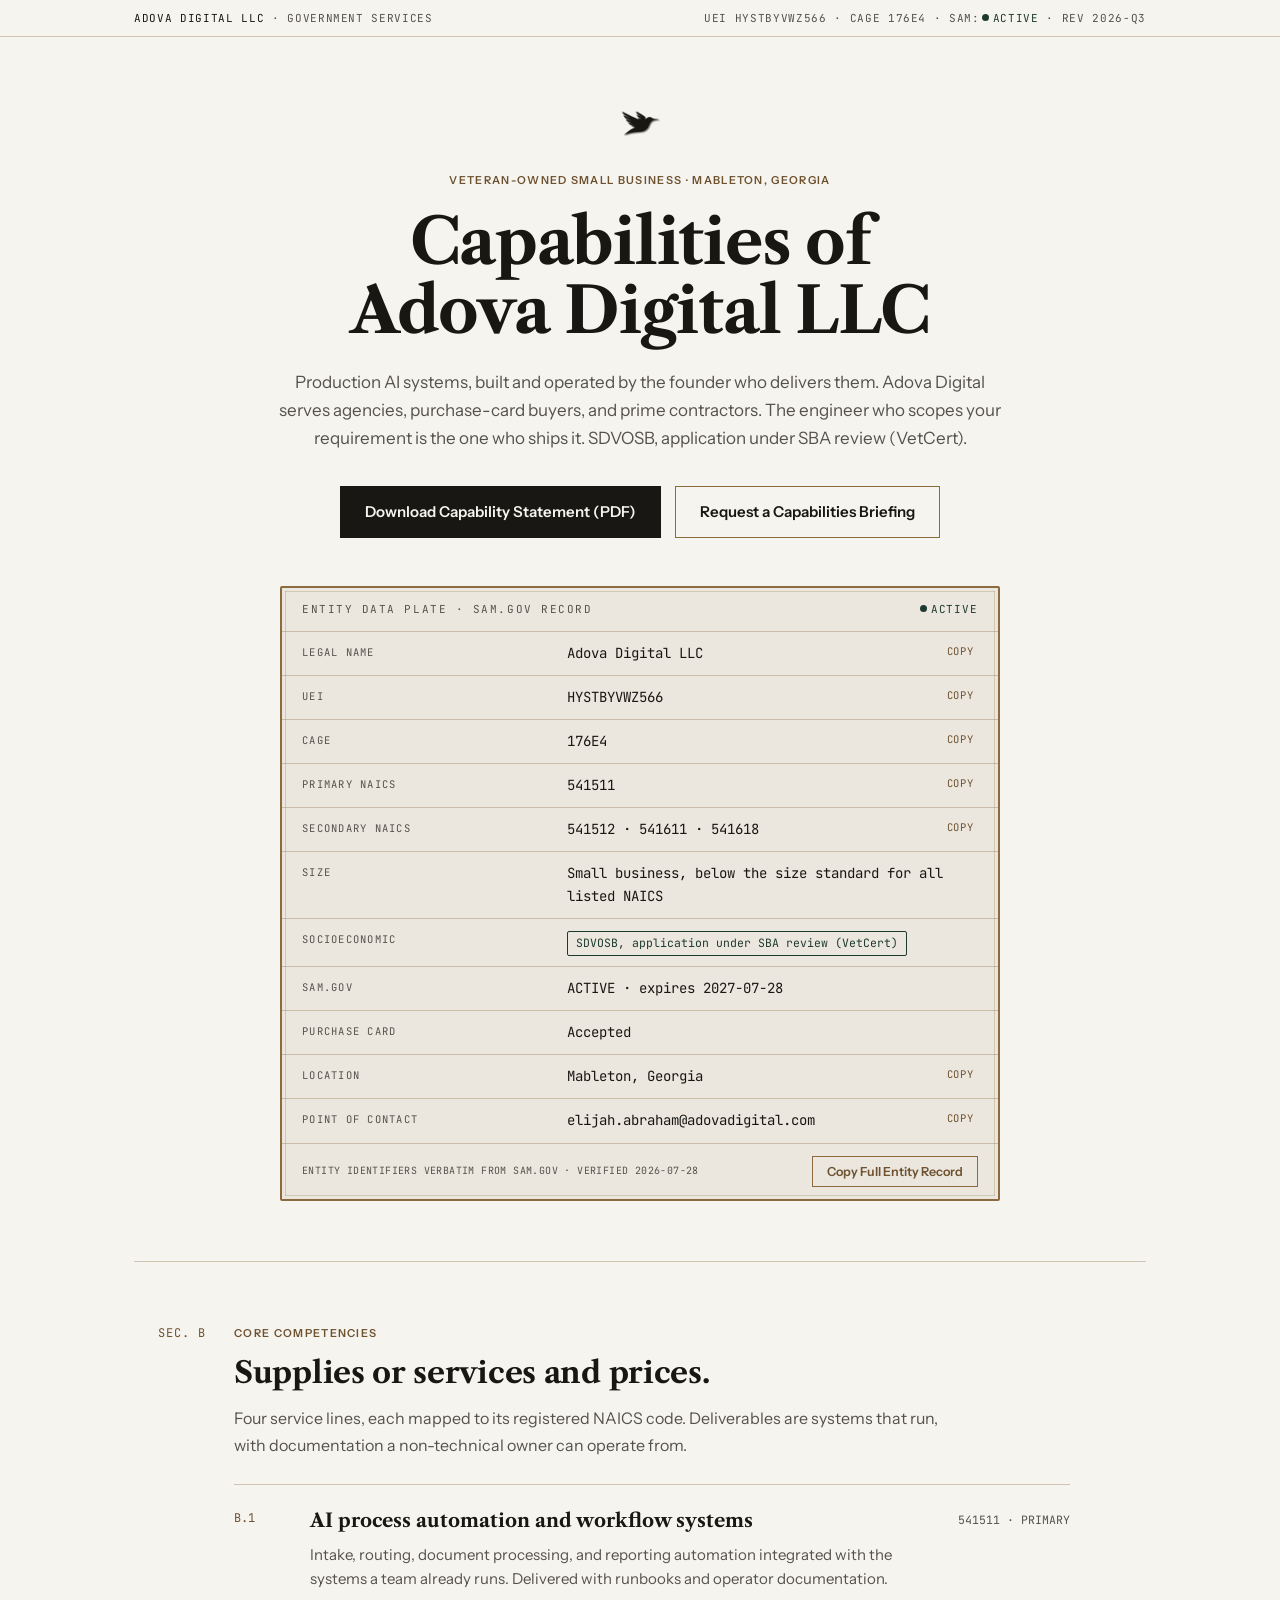
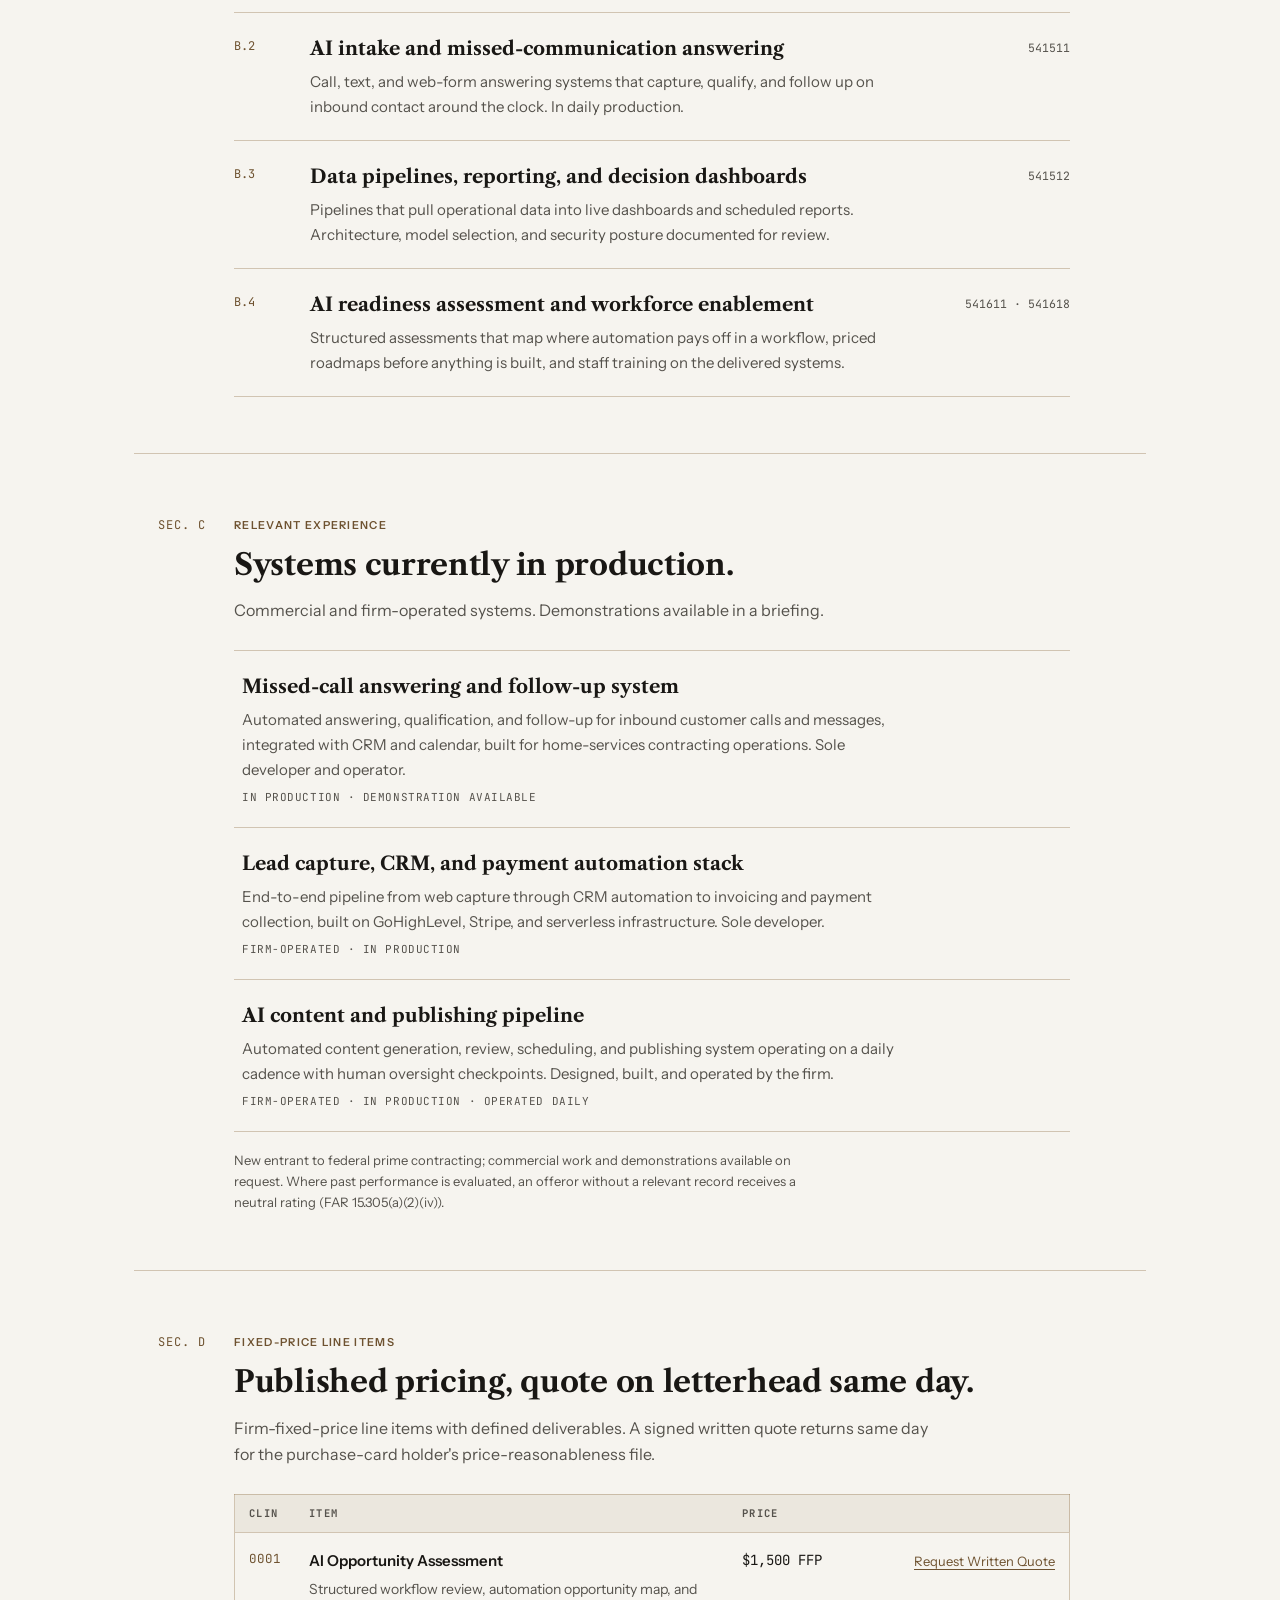
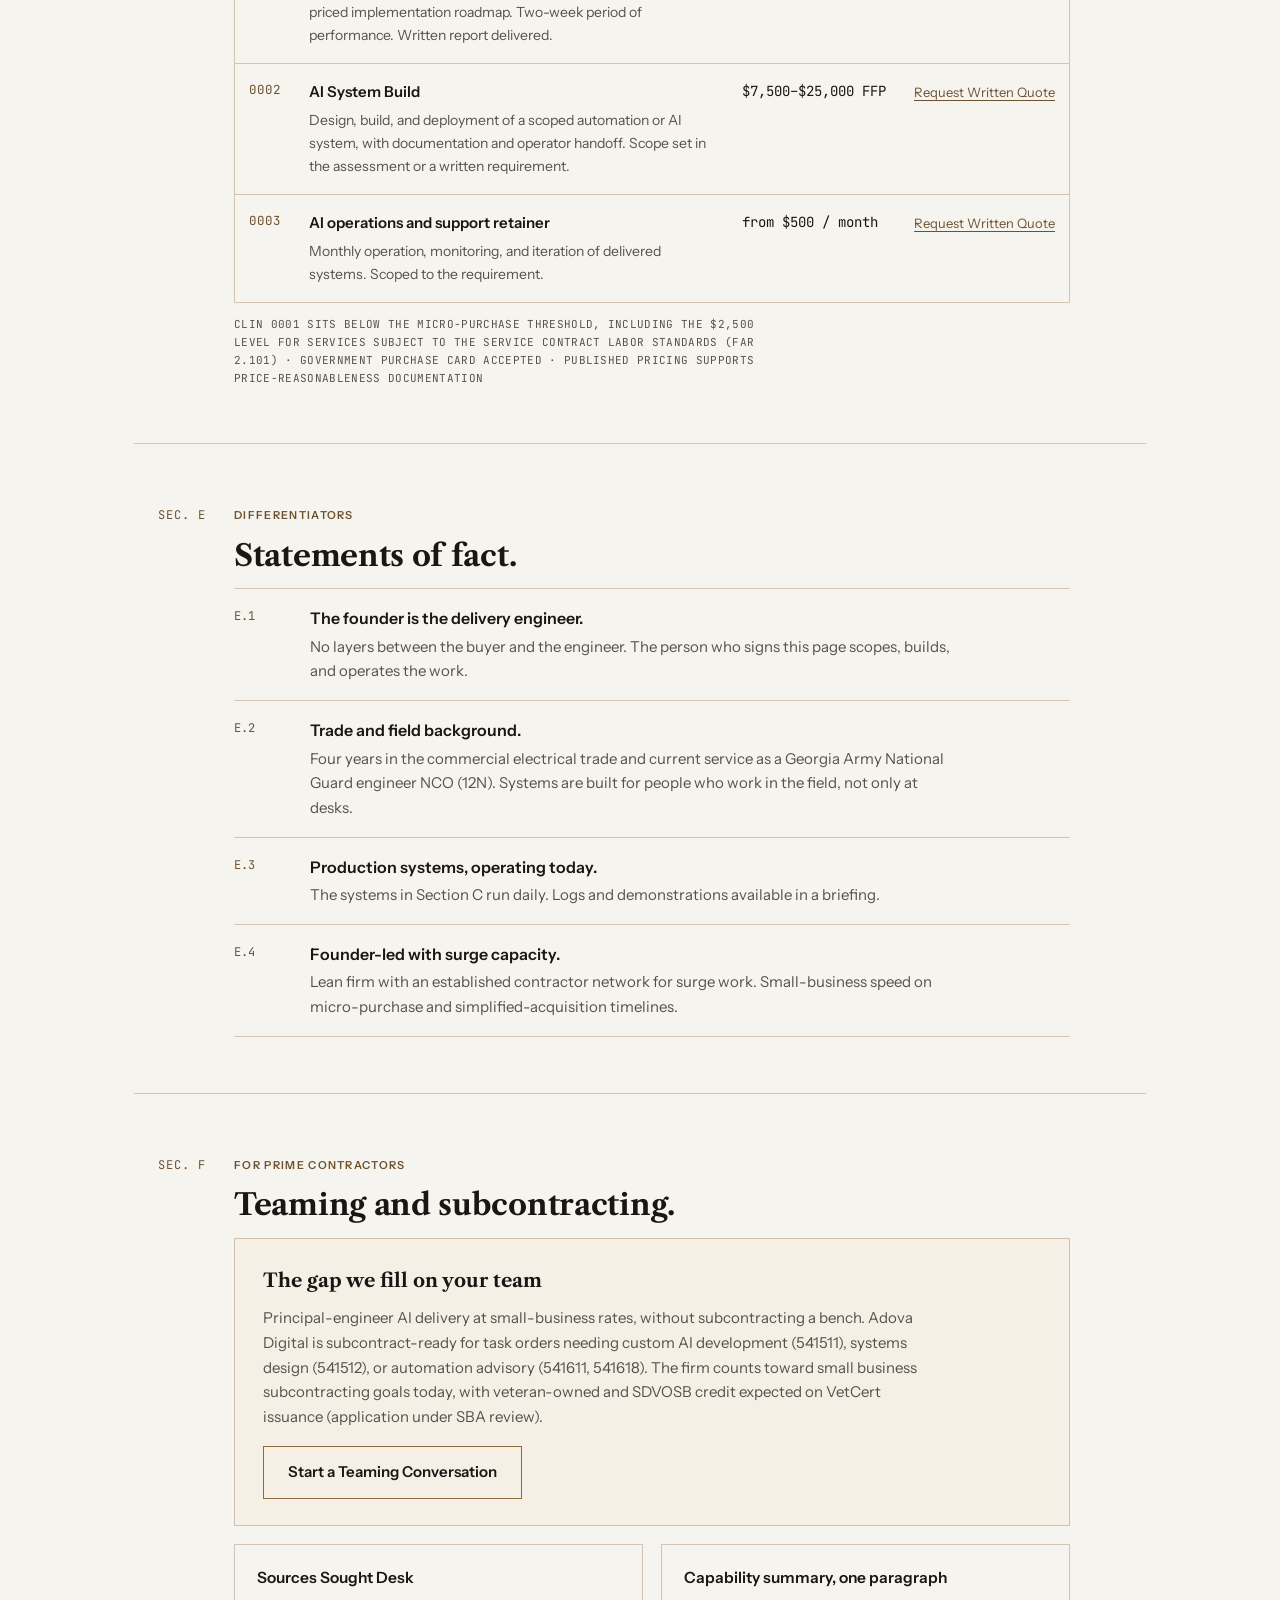
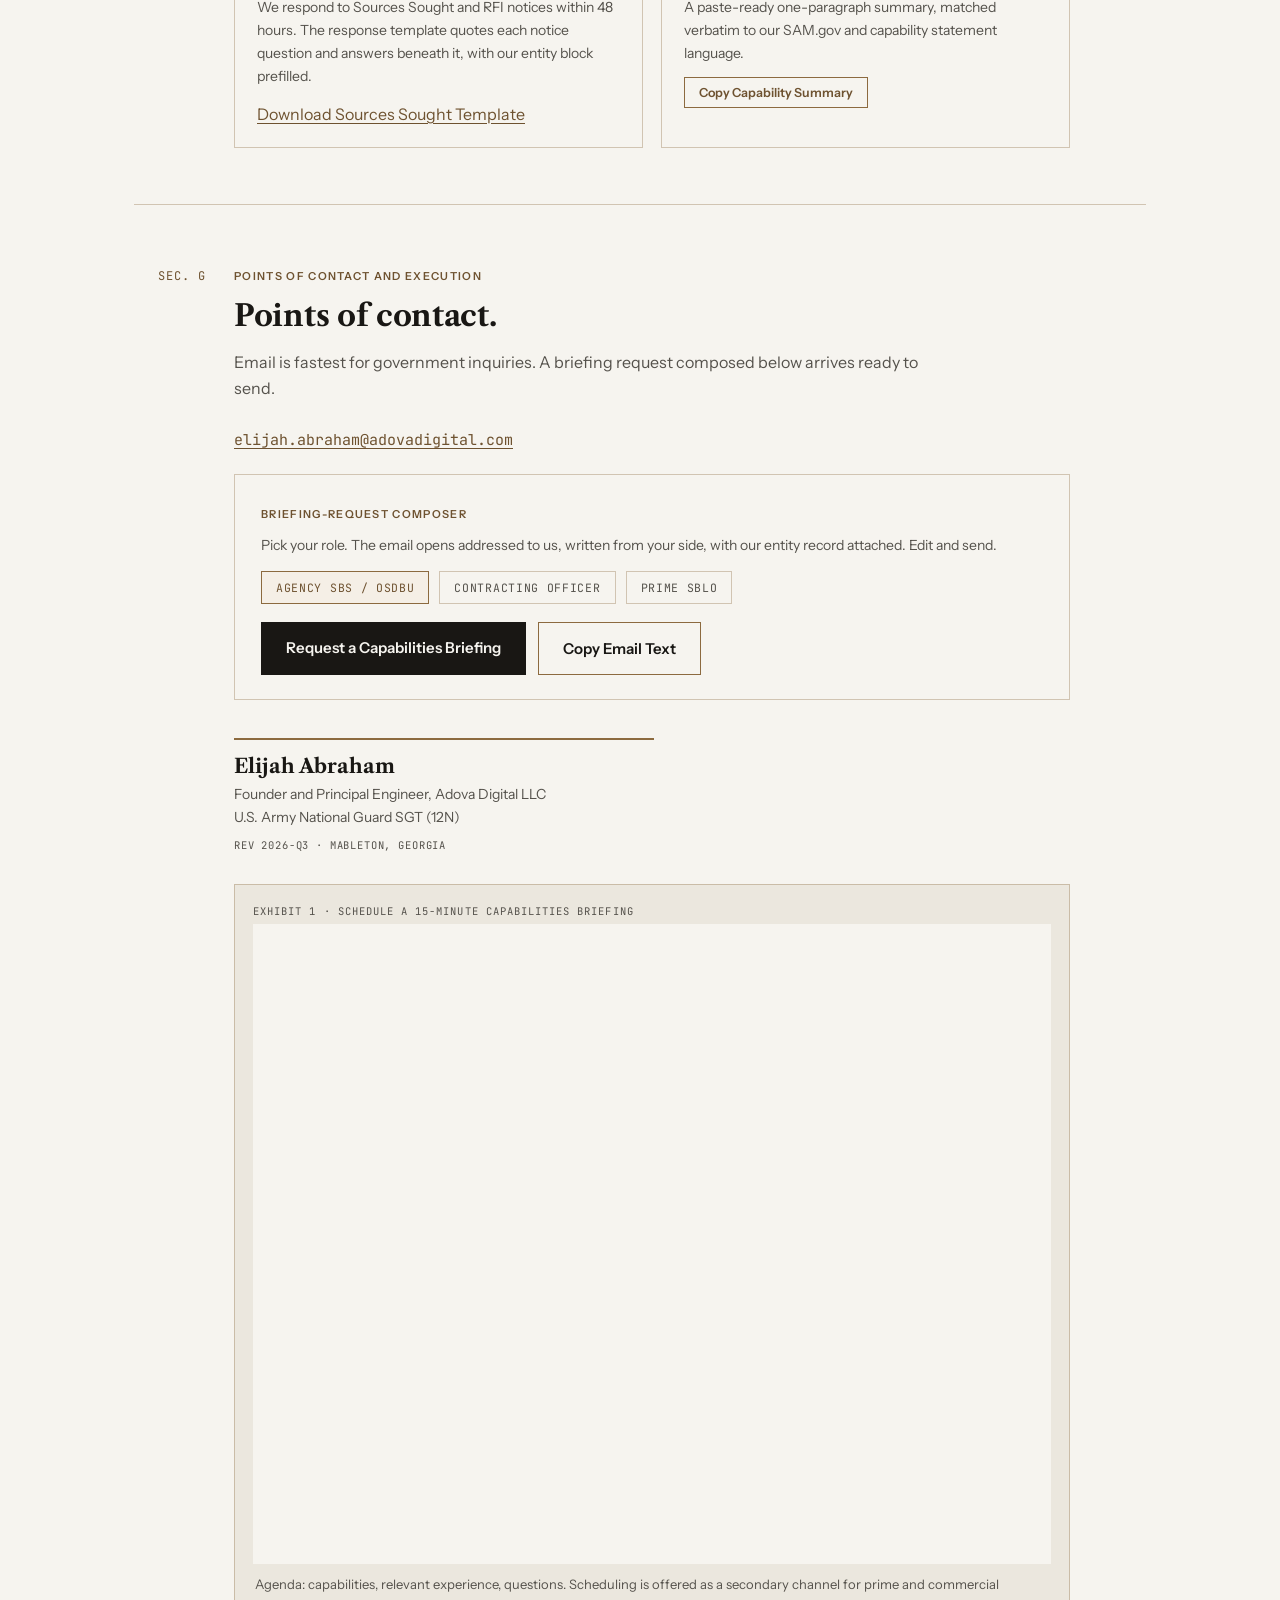
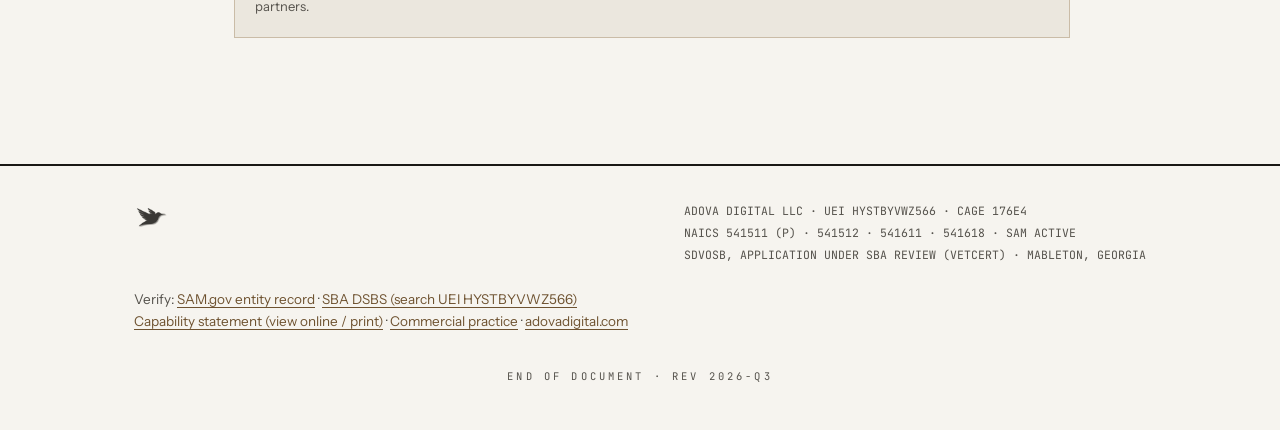
==== commit 09364334: "data plate: SAM renewal date 2027-07-28 (7/29 update-activation reset)" ====
--- a/index.html
+++ b/index.html
@@ -216,7 +216,7 @@
       <tr><td class="k">Secondary NAICS</td><td class="v">541512 &middot; 541611 &middot; 541618 <button class="copybtn" data-copy="naicsSecondary" data-sam="1" aria-label="Copy secondary NAICS">COPY</button></td></tr>
       <tr><td class="k">Size</td><td class="v">Small business, below the size standard for all listed NAICS</td></tr>
       <tr><td class="k">Socioeconomic</td><td class="v"><span class="chip">SDVOSB, application under SBA review (VetCert)</span></td></tr>
-      <tr><td class="k">SAM.gov</td><td class="v">ACTIVE &middot; expires 2026-11-26</td></tr>
+      <tr><td class="k">SAM.gov</td><td class="v">ACTIVE &middot; expires 2027-07-28</td></tr>
       <tr><td class="k">Purchase card</td><td class="v">Accepted</td></tr>
       <tr><td class="k">Location</td><td class="v">Mableton, Georgia <button class="copybtn" data-copy="location" data-sam="1" aria-label="Copy location">COPY</button></td></tr>
       <tr><td class="k">Point of contact</td><td class="v">elijah.abraham@adovadigital.com <button class="copybtn" data-copy="email" aria-label="Copy email">COPY</button></td></tr>
@@ -427,7 +427,7 @@
   naicsSecondary: "541512, 541611, 541618",
   size: "Small business, below the size standard for all listed NAICS",
   status: "SDVOSB, application under SBA review (VetCert)",
-  sam: "Active, expires 2026-11-26",
+  sam: "Active, expires 2027-07-28",
   location: "Mableton, Georgia",
   email: "elijah.abraham@adovadigital.com",
   poc: "Elijah Abraham, Founder and Principal Engineer",
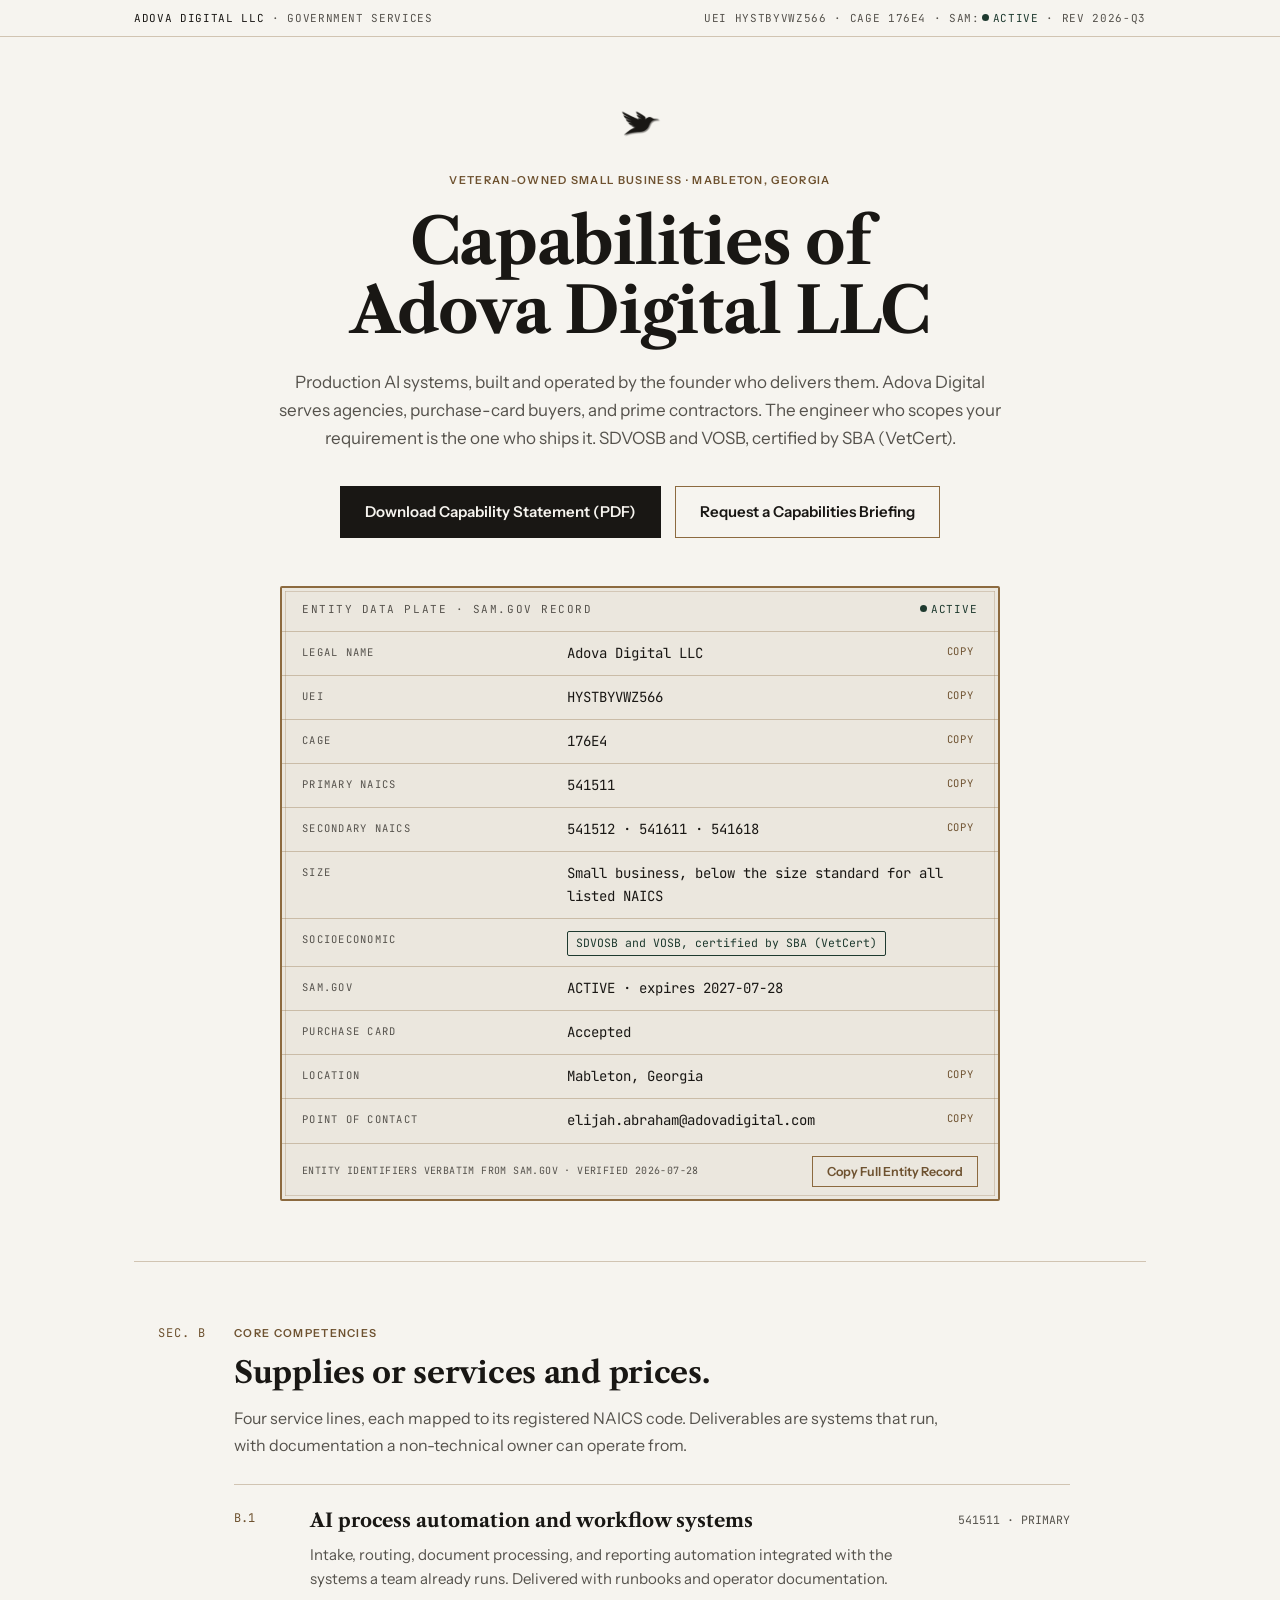
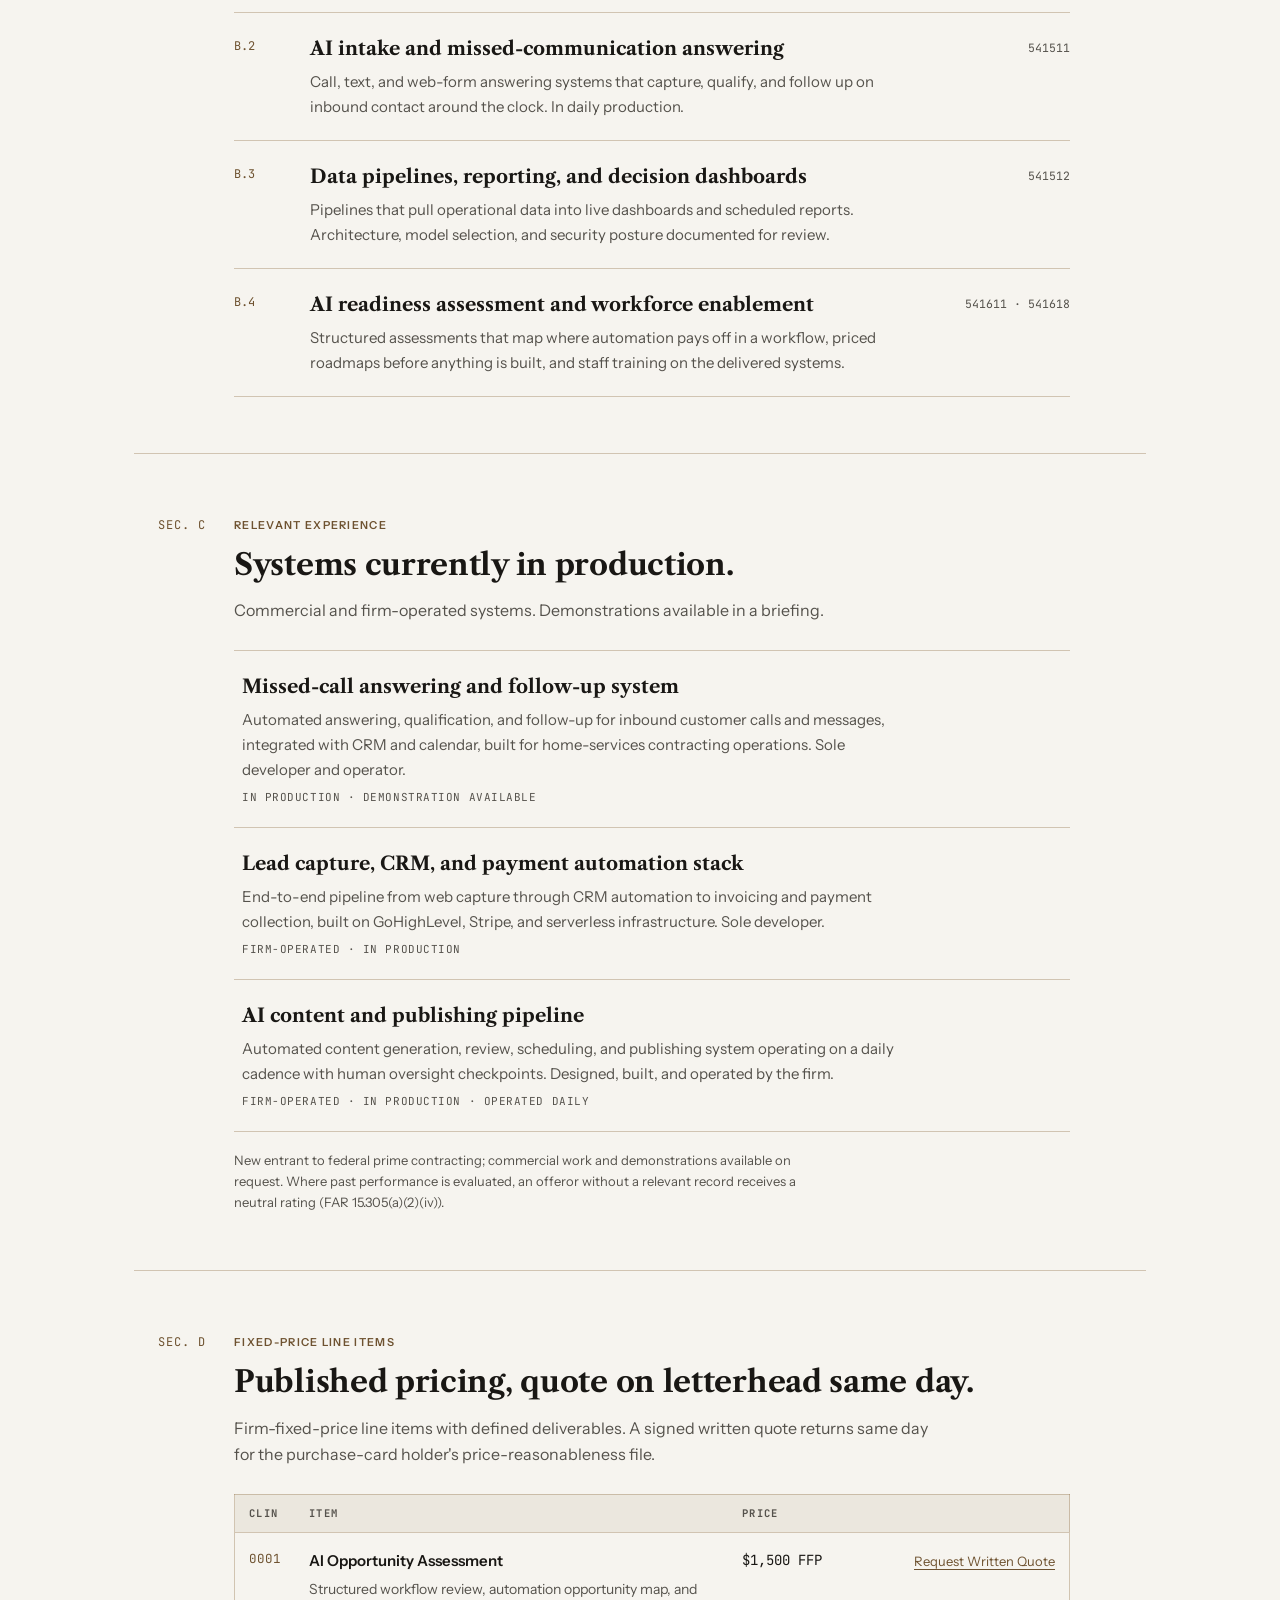
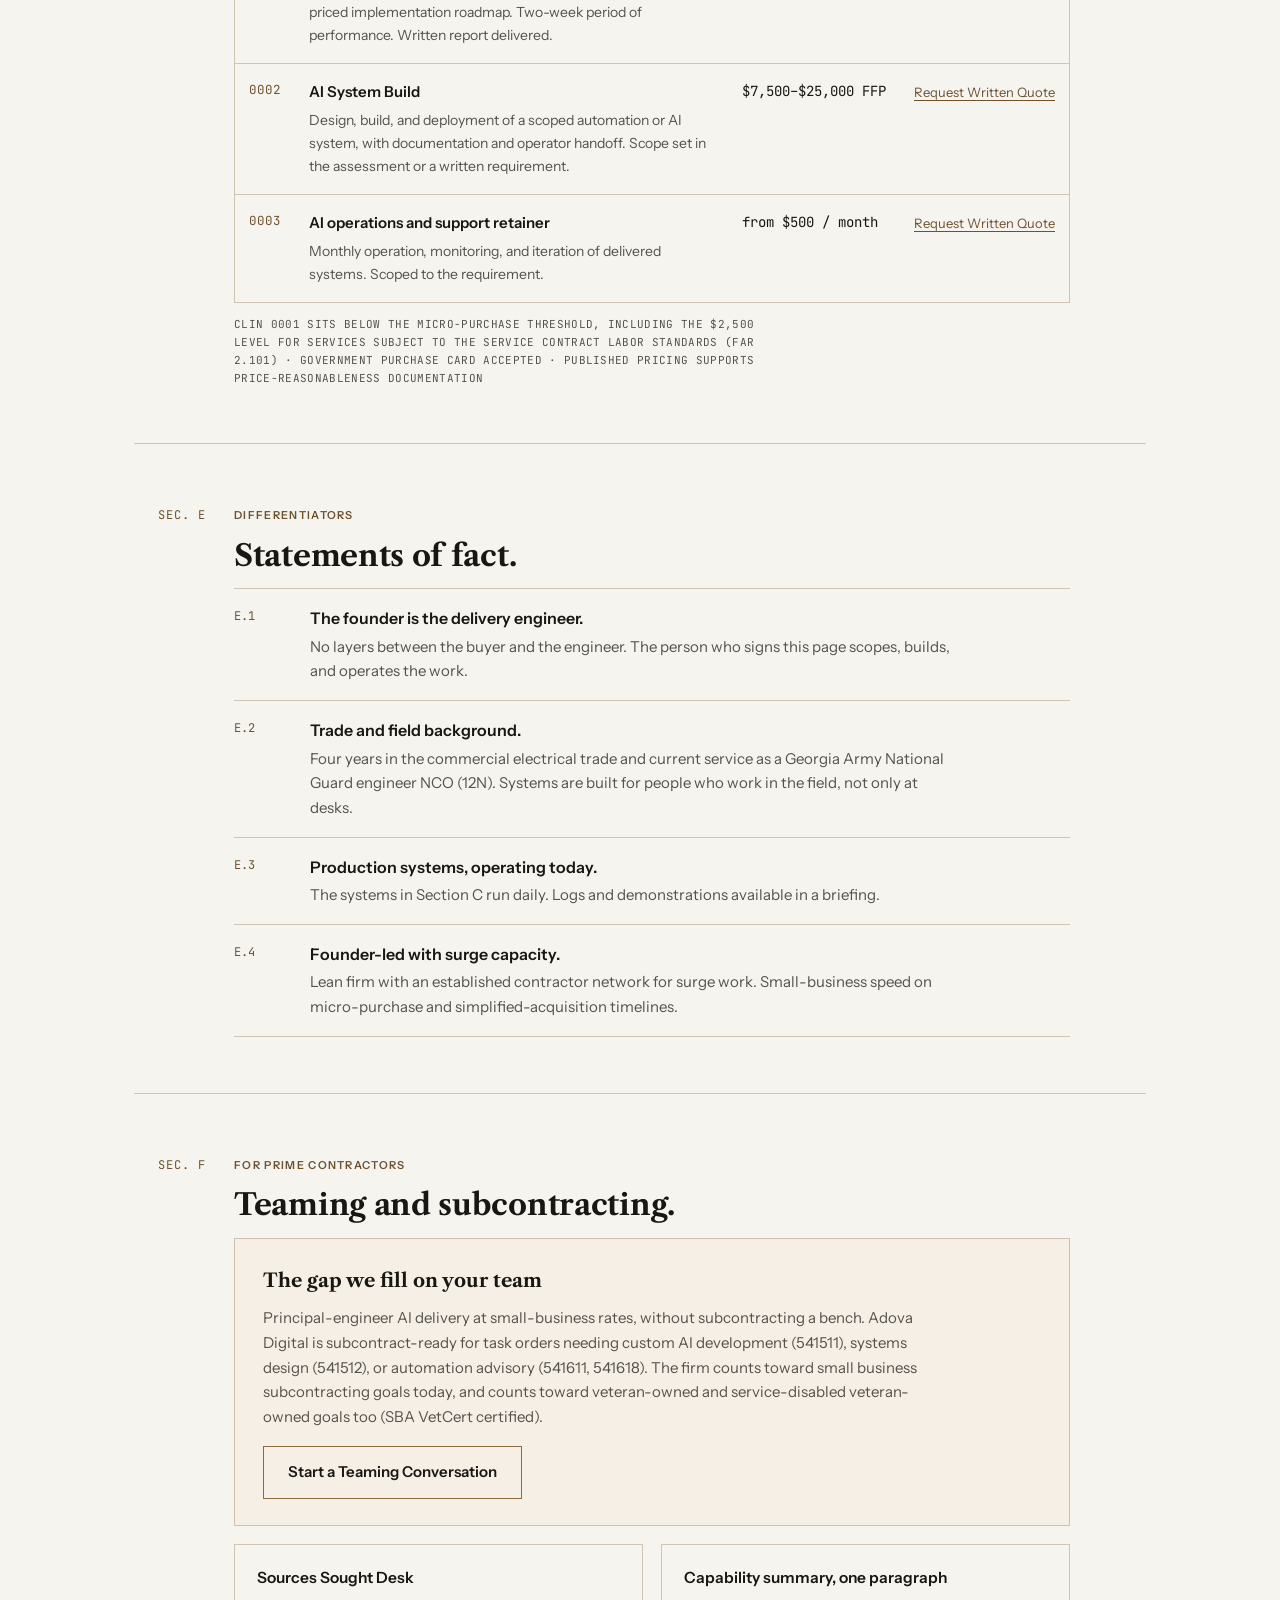
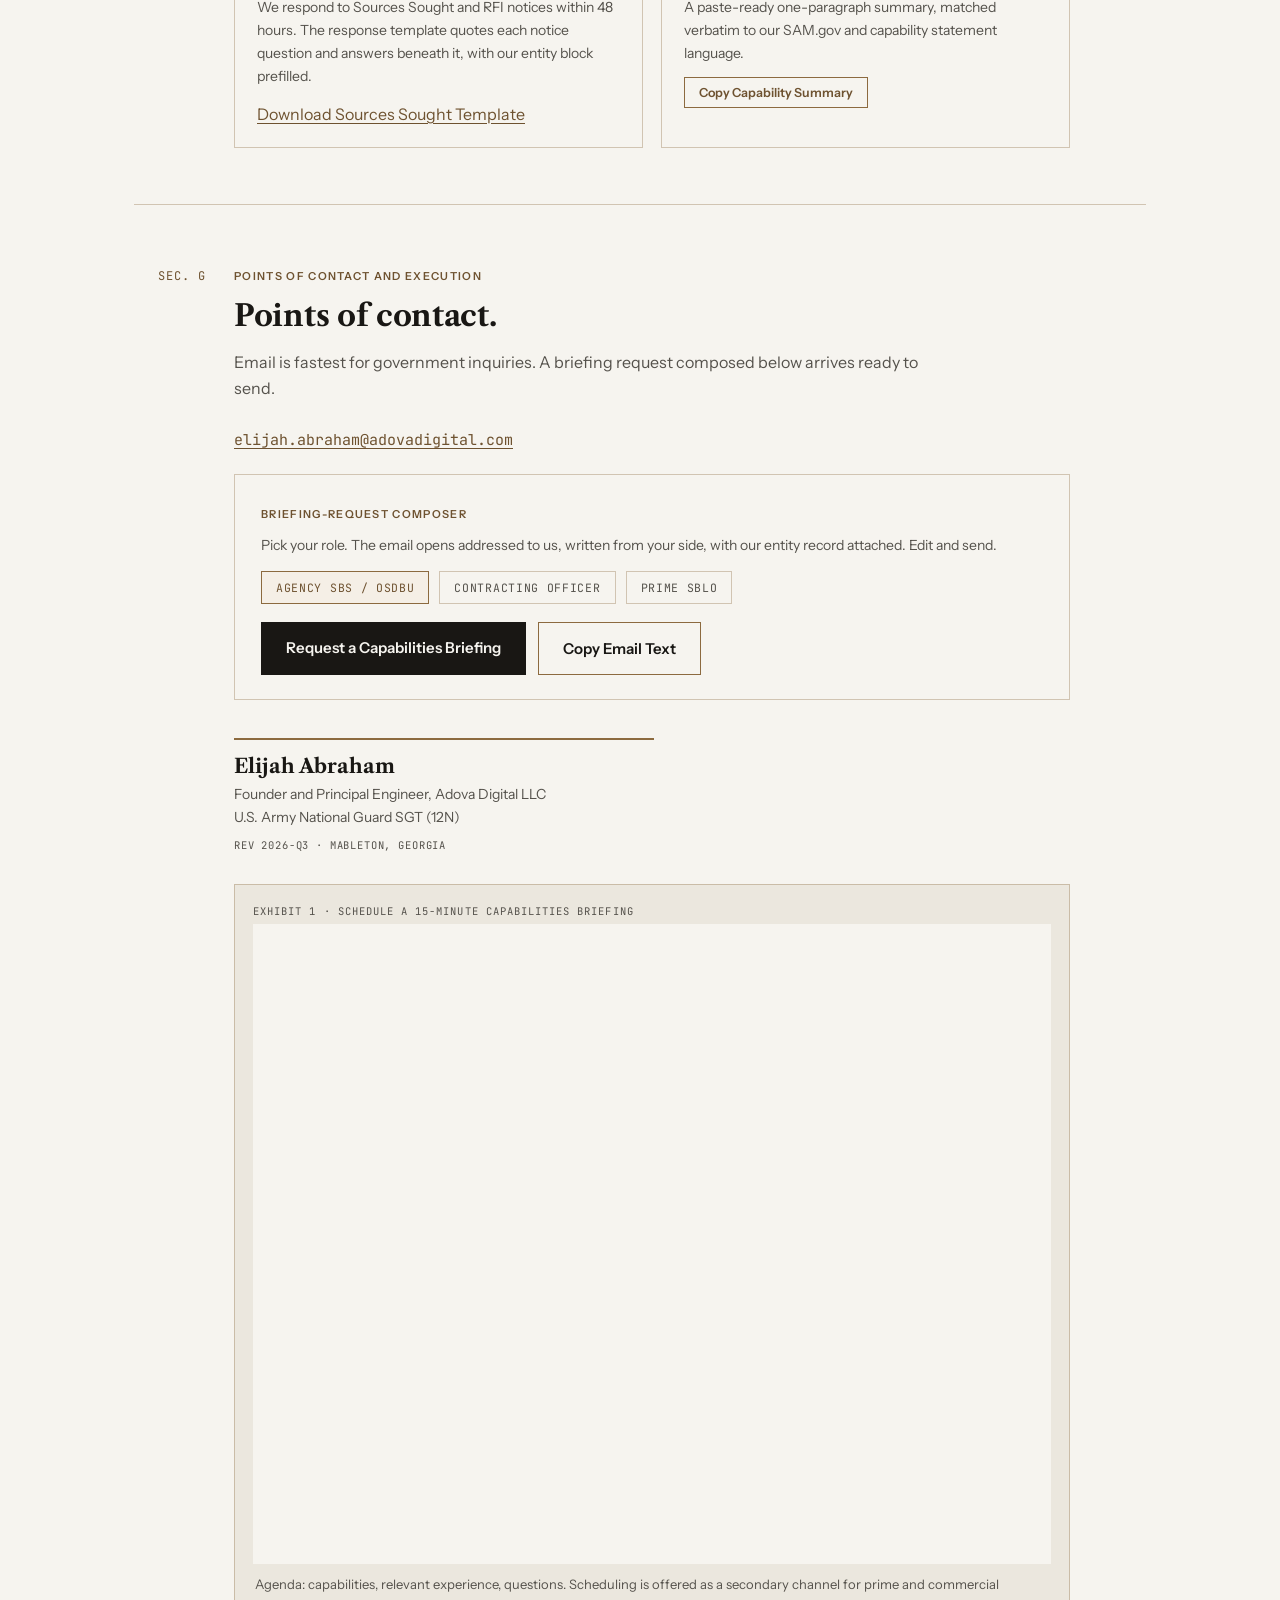
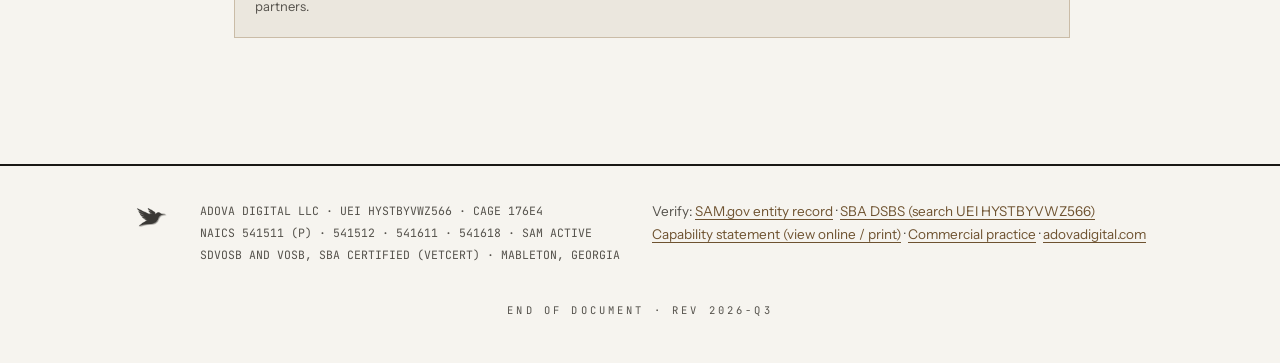
==== commit 39850205: "SDVOSB + VOSB certified by SBA (VetCert, 2026-08-19): site copy, data plate, outreach templates, cap" ====
--- a/index.html
+++ b/index.html
@@ -197,7 +197,7 @@
   <img class="mark" src="/logo-ink.png" alt="Adova Digital hummingbird mark" />
   <span class="label kicker">Veteran-owned small business &middot; Mableton, Georgia</span>
   <h1>Capabilities of Adova&nbsp;Digital&nbsp;LLC</h1>
-  <p class="sub">Production AI systems, built and operated by the founder who delivers them. Adova Digital serves agencies, purchase-card buyers, and prime contractors. The engineer who scopes your requirement is the one who ships it. SDVOSB, application under SBA review (VetCert).</p>
+  <p class="sub">Production AI systems, built and operated by the founder who delivers them. Adova Digital serves agencies, purchase-card buyers, and prime contractors. The engineer who scopes your requirement is the one who ships it. SDVOSB and VOSB, certified by SBA (VetCert).</p>
   <div class="cta-row">
     <a class="btn" href="/downloads/adova-digital-capability-statement-UEI-HYSTBYVWZ566.pdf" download>Download Capability Statement (PDF)</a>
     <a class="btn ghost" href="#contact">Request a Capabilities Briefing</a>
@@ -215,7 +215,7 @@
       <tr><td class="k">Primary NAICS</td><td class="v">541511 <button class="copybtn" data-copy="naicsPrimary" data-sam="1" aria-label="Copy primary NAICS">COPY</button></td></tr>
       <tr><td class="k">Secondary NAICS</td><td class="v">541512 &middot; 541611 &middot; 541618 <button class="copybtn" data-copy="naicsSecondary" data-sam="1" aria-label="Copy secondary NAICS">COPY</button></td></tr>
       <tr><td class="k">Size</td><td class="v">Small business, below the size standard for all listed NAICS</td></tr>
-      <tr><td class="k">Socioeconomic</td><td class="v"><span class="chip">SDVOSB, application under SBA review (VetCert)</span></td></tr>
+      <tr><td class="k">Socioeconomic</td><td class="v"><span class="chip">SDVOSB and VOSB, certified by SBA (VetCert)</span></td></tr>
       <tr><td class="k">SAM.gov</td><td class="v">ACTIVE &middot; expires 2027-07-28</td></tr>
       <tr><td class="k">Purchase card</td><td class="v">Accepted</td></tr>
       <tr><td class="k">Location</td><td class="v">Mableton, Georgia <button class="copybtn" data-copy="location" data-sam="1" aria-label="Copy location">COPY</button></td></tr>
@@ -345,7 +345,7 @@
     <h2 class="sec" id="secF">Teaming and subcontracting.</h2>
     <div class="tint">
       <h3>The gap we fill on your team</h3>
-      <p>Principal-engineer AI delivery at small-business rates, without subcontracting a bench. Adova Digital is subcontract-ready for task orders needing custom AI development (541511), systems design (541512), or automation advisory (541611, 541618). The firm counts toward small business subcontracting goals today, with veteran-owned and SDVOSB credit expected on VetCert issuance (application under SBA review).</p>
+      <p>Principal-engineer AI delivery at small-business rates, without subcontracting a bench. Adova Digital is subcontract-ready for task orders needing custom AI development (541511), systems design (541512), or automation advisory (541611, 541618). The firm counts toward small business subcontracting goals today, and counts toward veteran-owned and service-disabled veteran-owned goals too (SBA VetCert certified).</p>
       <div style="margin-top:16px"><a class="btn ghost" href="mailto:elijah.abraham@adovadigital.com?subject=Teaming%20Inquiry%2C%20Adova%20Digital%20LLC%2C%20UEI%20HYSTBYVWZ566&body=We%20are%20evaluating%20Adova%20Digital%20LLC%20for%20a%20teaming%20or%20subcontract%20role.%0A%0APrime%20contract%20or%20pursuit%3A%20%0ANAICS%20%2F%20scope%3A%20%0ATimeline%3A%20">Start a Teaming Conversation</a></div>
     </div>
     <div class="tools">
@@ -408,7 +408,7 @@
   <div class="in">
     <div class="strip">
       <img class="fmark" src="/logo-ink.png" alt="" aria-hidden="true" />
-      <p class="entity">ADOVA DIGITAL LLC &middot; UEI HYSTBYVWZ566 &middot; CAGE 176E4<br/>NAICS 541511 (P) &middot; 541512 &middot; 541611 &middot; 541618 &middot; SAM ACTIVE<br/>SDVOSB, APPLICATION UNDER SBA REVIEW (VETCERT) &middot; MABLETON, GEORGIA</p>
+      <p class="entity">ADOVA DIGITAL LLC &middot; UEI HYSTBYVWZ566 &middot; CAGE 176E4<br/>NAICS 541511 (P) &middot; 541512 &middot; 541611 &middot; 541618 &middot; SAM ACTIVE<br/>SDVOSB AND VOSB, SBA CERTIFIED (VETCERT) &middot; MABLETON, GEORGIA</p>
       <p class="verify">Verify: <a href="https://sam.gov/search/?keywords=HYSTBYVWZ566" target="_blank" rel="noopener noreferrer">SAM.gov entity record</a> &middot; <a href="https://dsbs.sba.gov" target="_blank" rel="noopener noreferrer">SBA DSBS (search UEI HYSTBYVWZ566)</a><br/><a href="/capability-statement.html">Capability statement (view online / print)</a> &middot; <a href="https://synapse.adovadigital.com">Commercial practice</a> &middot; <a href="https://www.adovadigital.com">adovadigital.com</a></p>
     </div>
     <div class="end">END OF DOCUMENT &middot; REV 2026-Q3</div>
@@ -426,7 +426,7 @@
   naicsPrimary: "541511",
   naicsSecondary: "541512, 541611, 541618",
   size: "Small business, below the size standard for all listed NAICS",
-  status: "SDVOSB, application under SBA review (VetCert)",
+  status: "SDVOSB and VOSB, certified by SBA (VetCert)",
   sam: "Active, expires 2027-07-28",
   location: "Mableton, Georgia",
   email: "elijah.abraham@adovadigital.com",
@@ -484,12 +484,12 @@
   copyText(rec, 'ENTITY RECORD COPIED, IDENTIFIERS VERIFIED ' + ENTITY.verified);
 });
 
-const SUMMARY = "Adova Digital LLC (UEI HYSTBYVWZ566, CAGE 176E4) is a veteran-owned AI systems firm in Mableton, Georgia. SDVOSB, application under SBA review (VetCert). Under primary NAICS 541511 (with 541512, 541611, 541618) the firm designs, builds, and operates AI process automation, intake and missed-communication answering systems, data pipelines and dashboards, and AI readiness assessments. Systems are in daily production; the founder is the delivery engineer. Firm-fixed-price line items start at $1,500, below the micro-purchase threshold, and a signed quote returns same day. Capability statement: https://edu.adovadigital.com/capability-statement.html";
+const SUMMARY = "Adova Digital LLC (UEI HYSTBYVWZ566, CAGE 176E4) is a veteran-owned AI systems firm in Mableton, Georgia. SDVOSB and VOSB, certified by SBA (VetCert). Under primary NAICS 541511 (with 541512, 541611, 541618) the firm designs, builds, and operates AI process automation, intake and missed-communication answering systems, data pipelines and dashboards, and AI readiness assessments. Systems are in daily production; the founder is the delivery engineer. Firm-fixed-price line items start at $1,500, below the micro-purchase threshold, and a signed quote returns same day. Capability statement: https://edu.adovadigital.com/capability-statement.html";
 document.getElementById('copySummary').addEventListener('click', ()=>copyText(SUMMARY, 'CAPABILITY SUMMARY COPIED'));
 
 /* briefing composer: written in the VISITOR'S voice, addressed to Adova */
 const BODIES = {
-  sbs: "Adova Digital LLC,\n\nOur small business office is reviewing your capabilities (UEI HYSTBYVWZ566, CAGE 176E4, primary NAICS 541511; SDVOSB application under SBA review). Please propose times for a 15-minute capabilities briefing covering your AI automation, intake answering, and dashboard work, and send your current capability statement.\n\n[Name]\n[Agency / Office]",
+  sbs: "Adova Digital LLC,\n\nOur small business office is reviewing your capabilities (UEI HYSTBYVWZ566, CAGE 176E4, primary NAICS 541511; SDVOSB and VOSB certified). Please propose times for a 15-minute capabilities briefing covering your AI automation, intake answering, and dashboard work, and send your current capability statement.\n\n[Name]\n[Agency / Office]",
   co: "Adova Digital LLC,\n\nWe have a potential requirement in AI automation and are conducting market research (your record: UEI HYSTBYVWZ566, CAGE 176E4, primary NAICS 541511). Please propose times for a 15-minute capabilities briefing, and include a signed written quote for CLIN 0001, AI Opportunity Assessment, $1,500 firm-fixed-price, if applicable to our requirement.\n\n[Name]\n[Contracting Office]",
   prime: "Adova Digital LLC,\n\nWe are evaluating your firm for a teaming or subcontract role (UEI HYSTBYVWZ566, CAGE 176E4, NAICS 541511/541512/541611/541618). Please propose times for a 15-minute capabilities briefing with our small business liaison or capture team.\n\nPrime contract or pursuit: \nScope: \n\n[Name]\n[Company]"
 };
